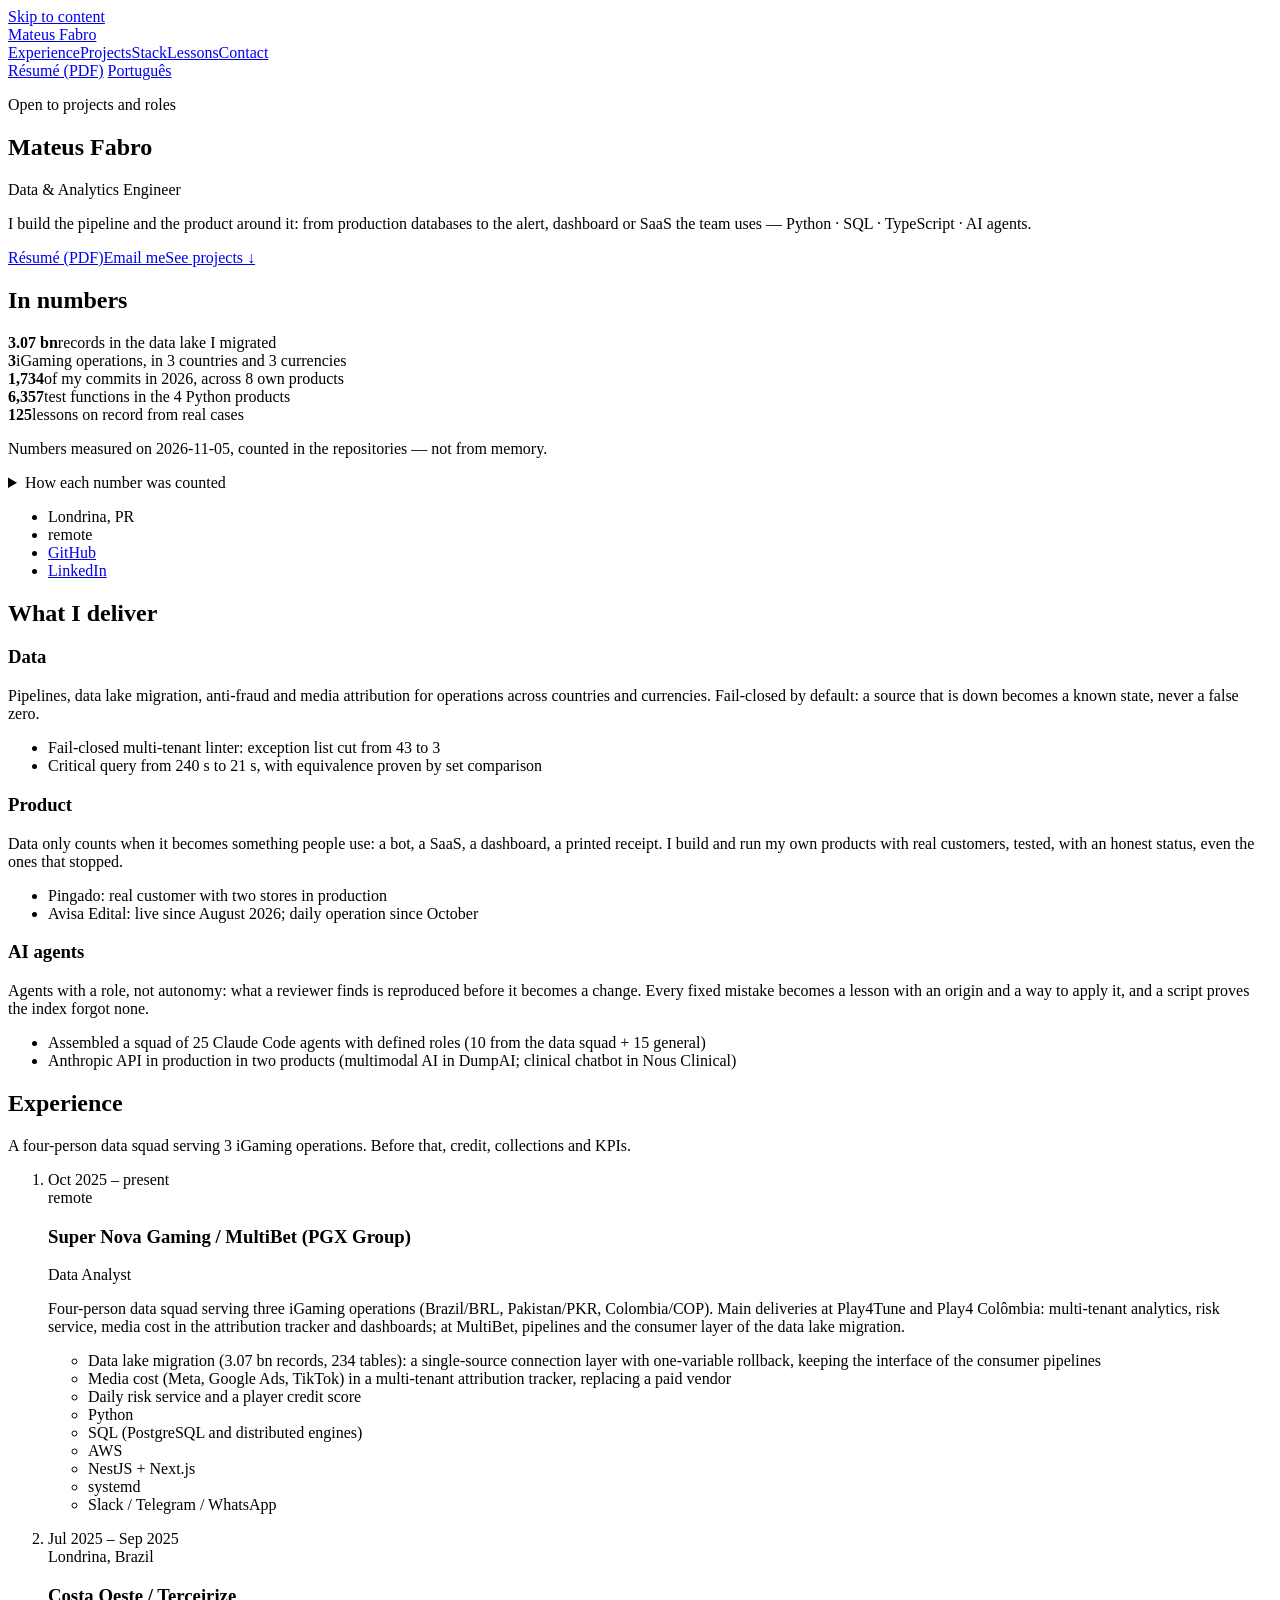
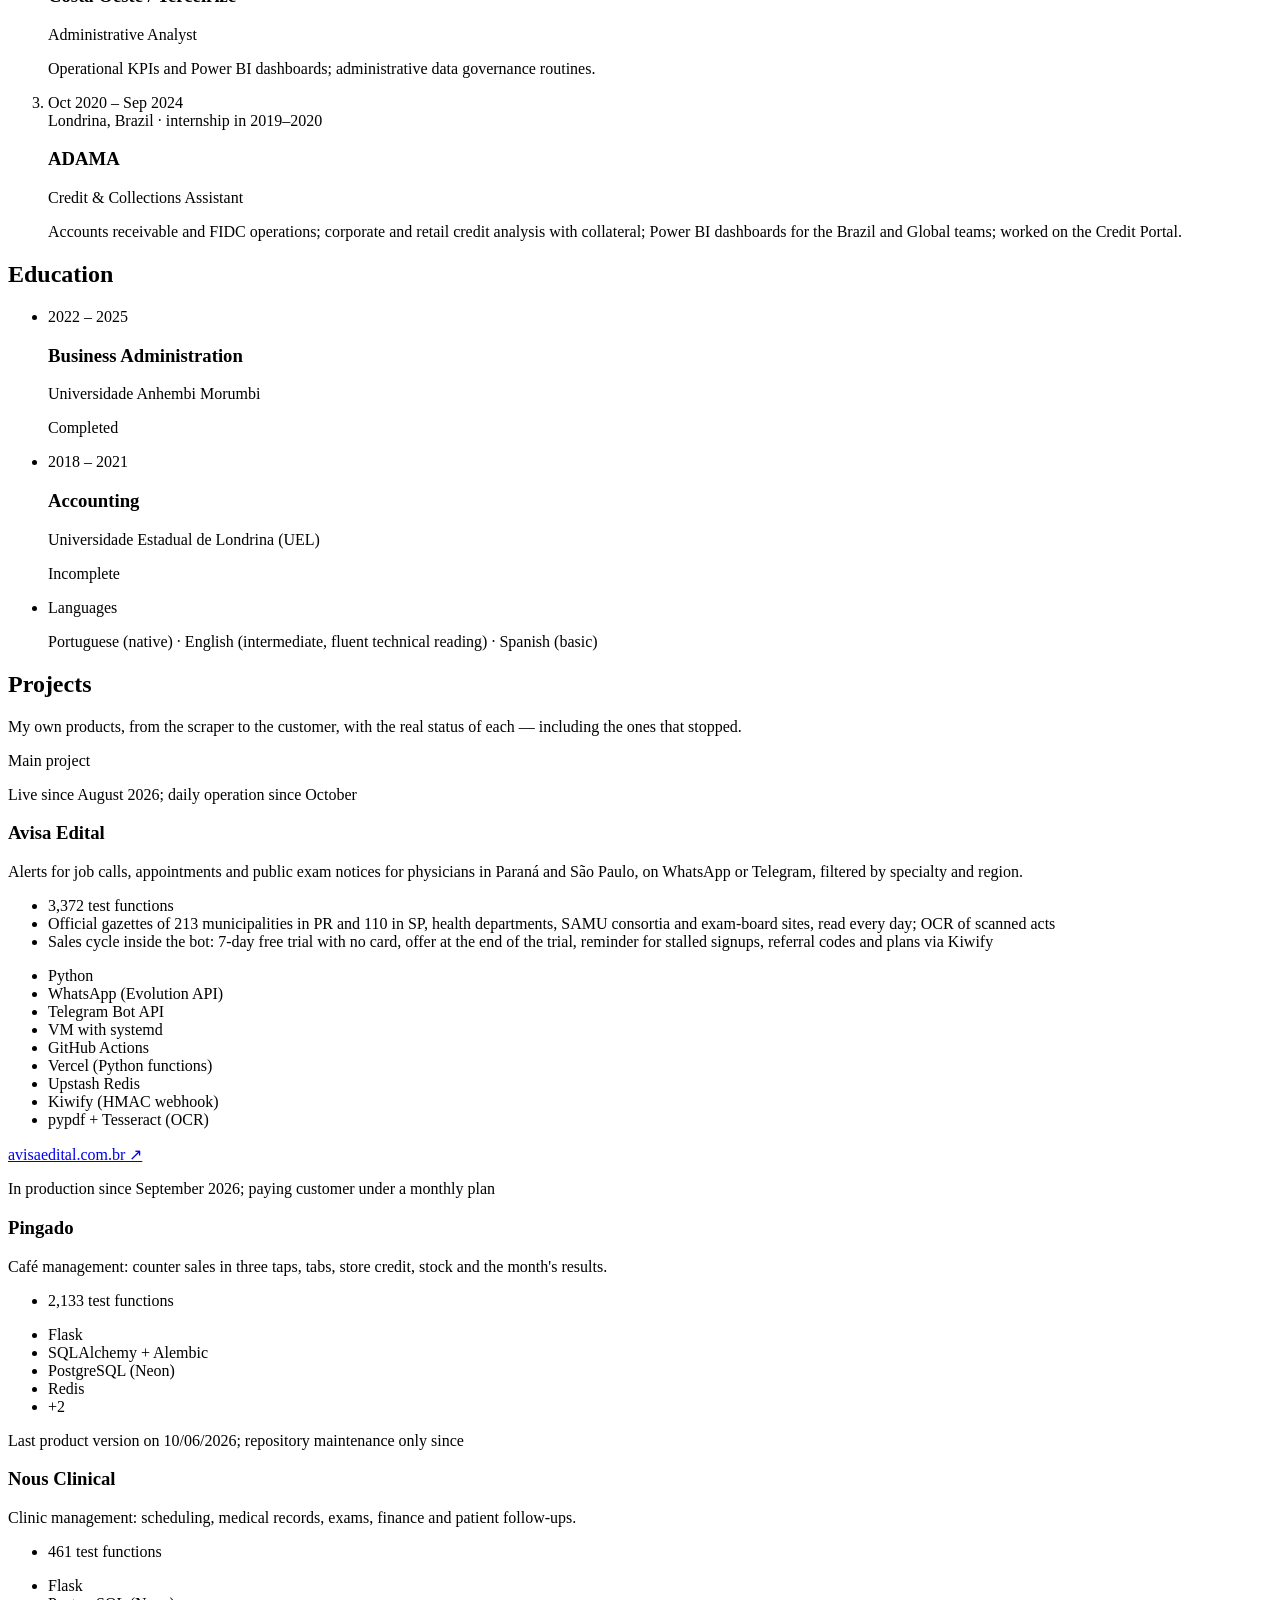
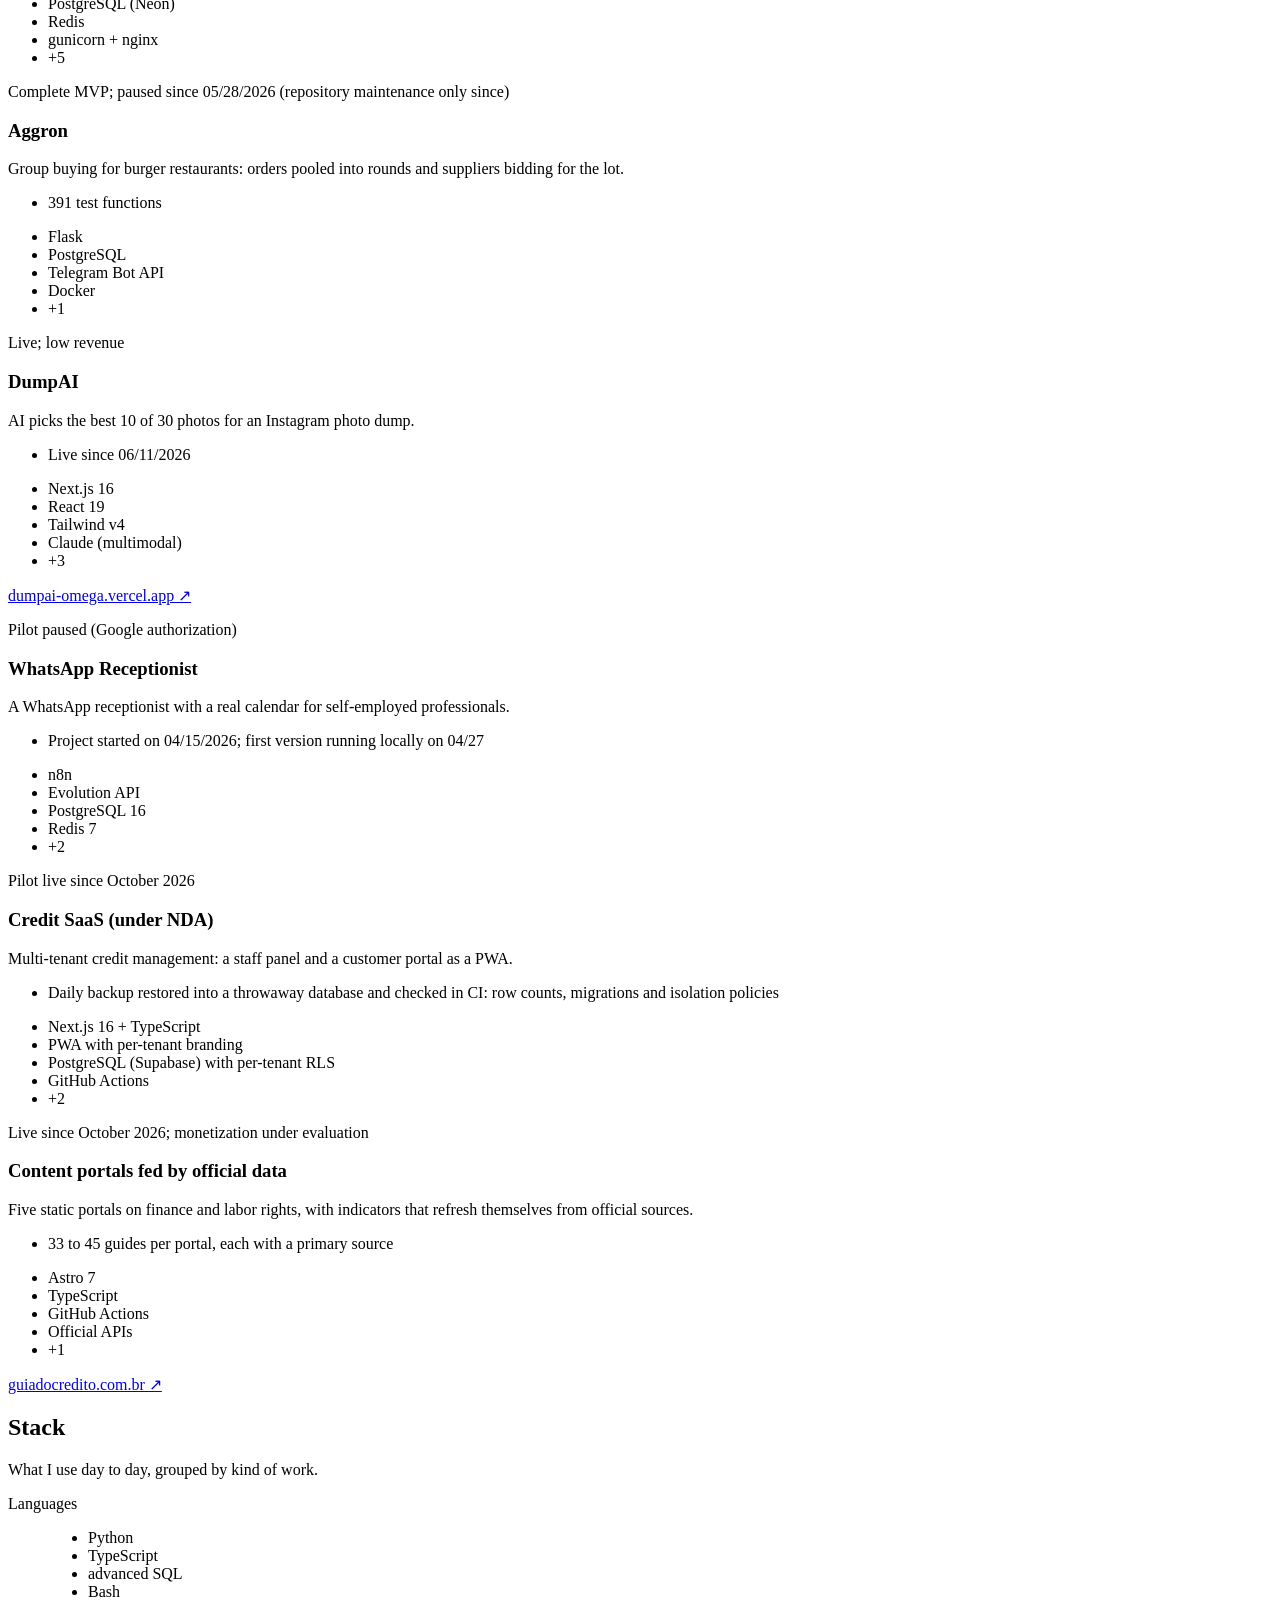
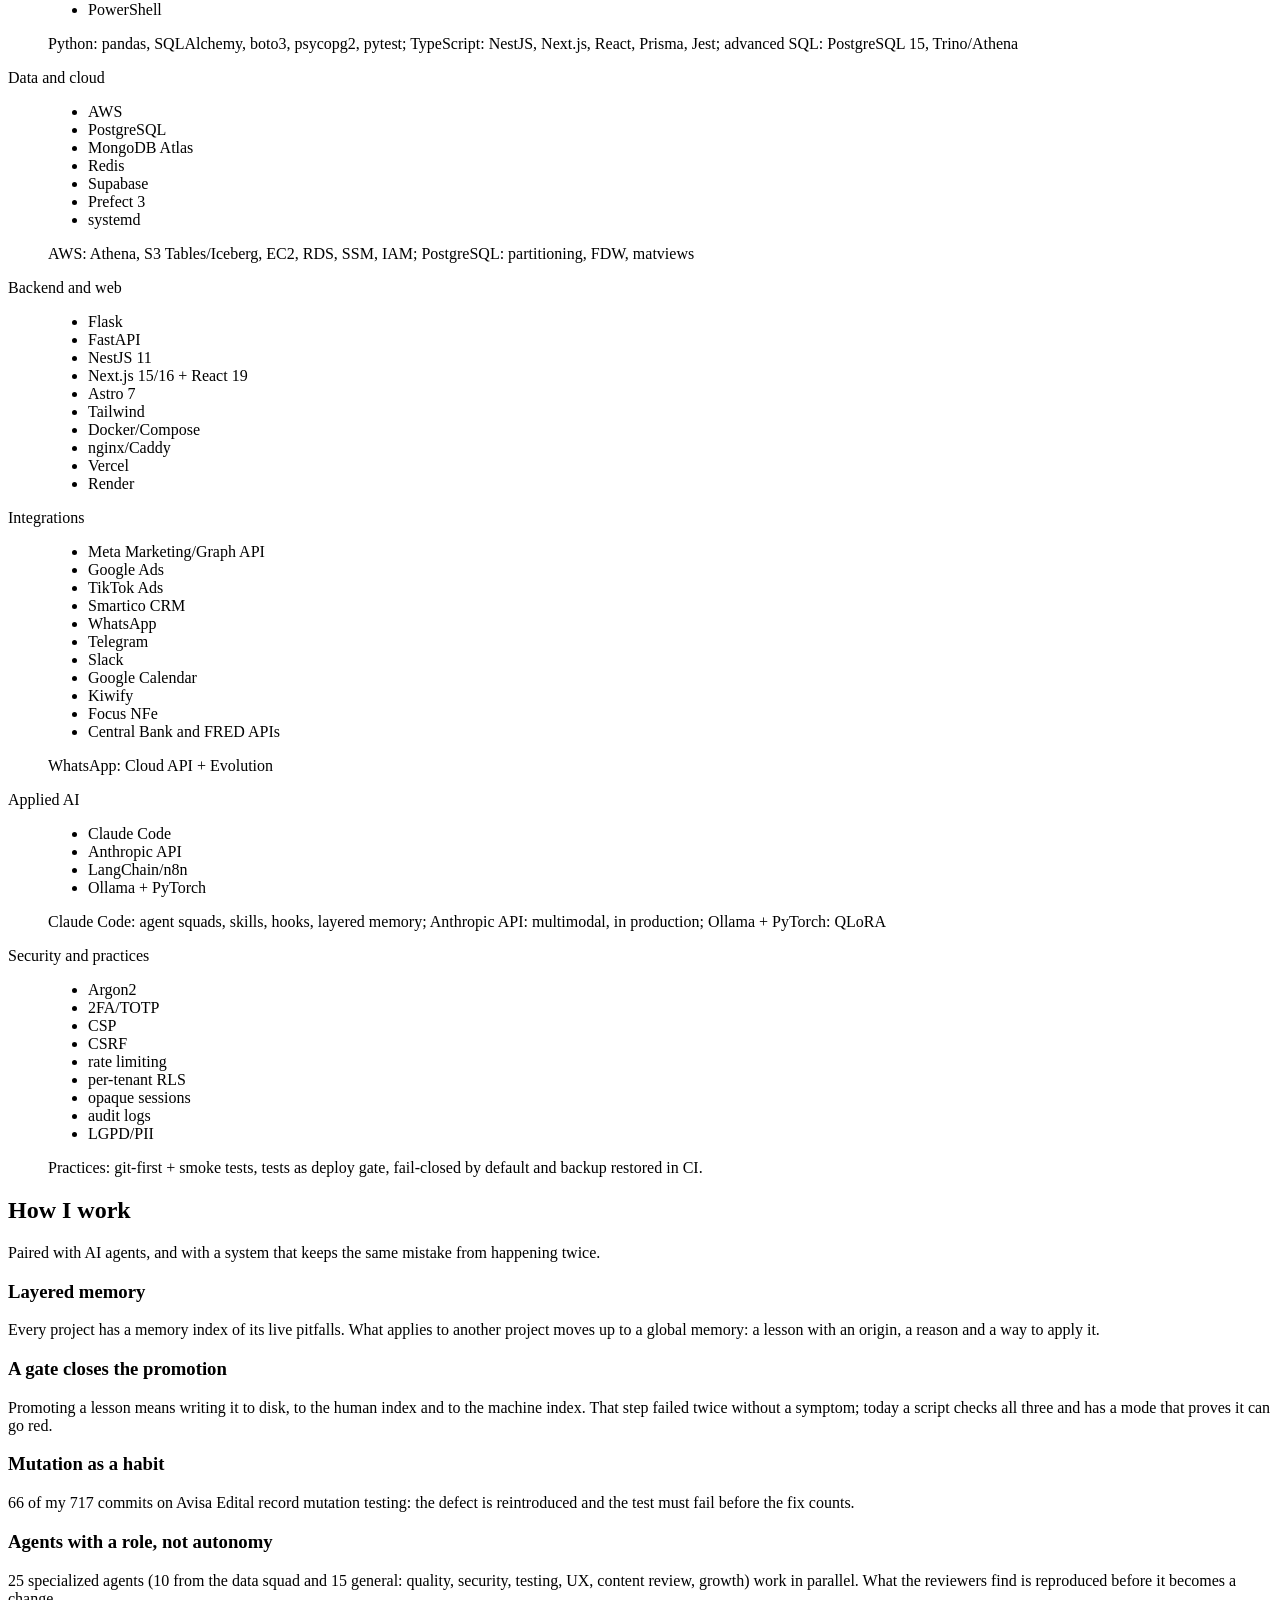
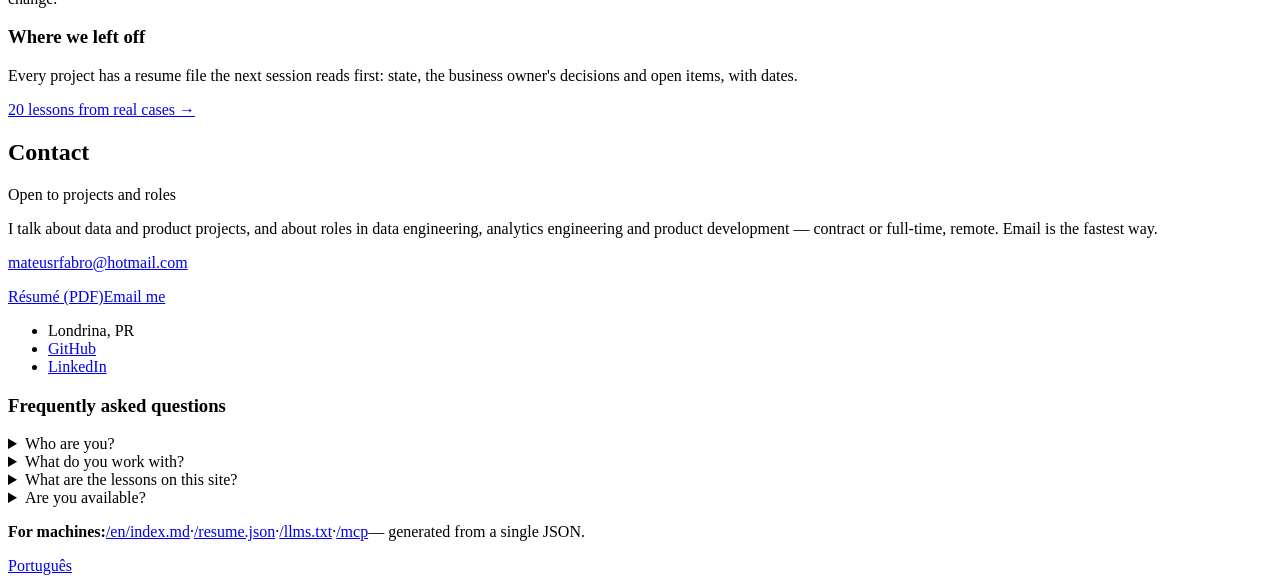
==== public/en/index.html @ 76f212fd "conteudo: sem claim de lideranca (membro do squad); Pingado com cliente pagante e NFC-e implementada" ====
<!doctype html>
<html lang="en">
<head>
<meta charset="utf-8">
<meta name="viewport" content="width=device-width, initial-scale=1">
<title>Mateus Fabro — Data &amp; Analytics Engineer</title>
<meta name="description" content="Mateus Fabro, data &amp; analytics engineer in Londrina, Brazil: pipelines, anti-fraud, media attribution and his own products in Python, SQL and TypeScript.">
<link rel="canonical" href="https://mateusfabro.vercel.app/en/">
<link rel="alternate" hreflang="pt-BR" href="https://mateusfabro.vercel.app/">
<link rel="alternate" hreflang="en" href="https://mateusfabro.vercel.app/en/">
<link rel="alternate" hreflang="x-default" href="https://mateusfabro.vercel.app/">
<link rel="alternate" type="text/markdown" href="/en/index.md" title="Markdown">
<link rel="alternate" type="application/json" href="/resume.json" title="JSON Resume">
<meta property="og:type" content="profile">
<meta property="og:title" content="Mateus Fabro — Data &amp; Analytics Engineer">
<meta property="og:description" content="Mateus Fabro, data &amp; analytics engineer in Londrina, Brazil: pipelines, anti-fraud, media attribution and his own products in Python, SQL and TypeScript.">
<meta property="og:url" content="https://mateusfabro.vercel.app/en/">
<meta property="og:locale" content="en_US">
<meta property="profile:first_name" content="Mateus">
<meta property="profile:last_name" content="Fabro">
<meta name="twitter:card" content="summary_large_image">
<meta name="twitter:title" content="Mateus Fabro — Data &amp; Analytics Engineer">
<meta name="twitter:description" content="Mateus Fabro, data &amp; analytics engineer in Londrina, Brazil: pipelines, anti-fraud, media attribution and his own products in Python, SQL and TypeScript.">
<meta name="theme-color" content="#0E5A63">
<link rel="icon" href="/favicon.svg" type="image/svg+xml">
<meta property="og:image" content="https://mateusfabro.vercel.app/og.png">
<meta property="og:image:width" content="1200">
<meta property="og:image:height" content="630">
<meta property="og:image:alt" content="Mateus Fabro — Data &amp; Analytics Engineer">
<meta name="twitter:image" content="https://mateusfabro.vercel.app/og.png">
<link rel="stylesheet" href="/estilo.css">
<script type="application/ld+json">{"@context": "https://schema.org", "@graph": [{"@type": "Person", "@id": "https://mateusfabro.vercel.app/#pessoa", "name": "Mateus Fabro", "jobTitle": "Data \u0026 Analytics Engineer", "email": "mailto:mateusrfabro@hotmail.com", "url": "https://mateusfabro.vercel.app", "sameAs": ["https://github.com/mateusrfabro", "https://www.linkedin.com/in/mateusrfabro"], "address": {"@type": "PostalAddress", "addressLocality": "Londrina", "addressRegion": "PR", "addressCountry": "BR"}, "knowsAbout": ["Engenharia de dados", "Analytics engineering", "Python", "SQL", "PostgreSQL", "AWS", "TypeScript", "Antifraude", "Agentes de IA", "Next.js", "Flask"], "description": "I build systems that read public sources and production databases and turn them into alerts people can trust. When I get something wrong, I publish the correction — and the mistake becomes a written rule and, whenever possible, a test that enforces it."}, {"@type": "WebSite", "@id": "https://mateusfabro.vercel.app/#site", "url": "https://mateusfabro.vercel.app", "name": "Mateus Fabro — Data \u0026 Analytics Engineer", "inLanguage": "en", "author": {"@id": "https://mateusfabro.vercel.app/#pessoa"}}, {"@type": "ProfilePage", "@id": "https://mateusfabro.vercel.app/en/#pagina", "url": "https://mateusfabro.vercel.app/en/", "name": "Mateus Fabro — Data \u0026 Analytics Engineer", "dateModified": "2026-11-05", "mainEntity": {"@id": "https://mateusfabro.vercel.app/#pessoa"}, "isPartOf": {"@id": "https://mateusfabro.vercel.app/#site"}}, {"@type": "ItemList", "name": "Projetos", "itemListElement": [{"@type": "ListItem", "position": 1, "item": {"@type": "CreativeWork", "name": "Avisa Edital", "description": "Alerts for job calls, appointments and public exam notices for physicians in Paraná and São Paulo, on WhatsApp or Telegram, filtered by specialty and region.", "url": "https://avisaedital.com.br"}}, {"@type": "ListItem", "position": 2, "item": {"@type": "CreativeWork", "name": "Pingado", "description": "Café management: counter sales in three taps, tabs, store credit, stock and the month's results."}}, {"@type": "ListItem", "position": 3, "item": {"@type": "CreativeWork", "name": "Nous Clinical", "description": "Clinic management: scheduling, medical records, exams, finance and patient follow-ups."}}, {"@type": "ListItem", "position": 4, "item": {"@type": "CreativeWork", "name": "Aggron", "description": "Group buying for burger restaurants: orders pooled into rounds and suppliers bidding for the lot."}}, {"@type": "ListItem", "position": 5, "item": {"@type": "CreativeWork", "name": "DumpAI", "description": "AI picks the best 10 of 30 photos for an Instagram photo dump.", "url": "https://dumpai-omega.vercel.app"}}, {"@type": "ListItem", "position": 6, "item": {"@type": "CreativeWork", "name": "WhatsApp Receptionist", "description": "A WhatsApp receptionist with a real calendar for self-employed professionals."}}, {"@type": "ListItem", "position": 7, "item": {"@type": "CreativeWork", "name": "Credit SaaS (under NDA)", "description": "Multi-tenant credit management: a staff panel and a customer portal as a PWA."}}, {"@type": "ListItem", "position": 8, "item": {"@type": "CreativeWork", "name": "Content portals fed by official data", "description": "Five static portals on finance and labor rights, with indicators that refresh themselves from official sources.", "url": "https://guiadocredito.com.br"}}, {"@type": "ListItem", "position": 9, "item": {"@type": "CreativeWork", "name": "Super Nova Gaming / MultiBet (PGX Group)", "description": "Pipelines, data lake migration, anti-fraud, media attribution and dashboards for three operations in three countries."}}]}, {"@type": "FAQPage", "mainEntity": [{"@type": "Question", "name": "Who are you?", "acceptedAnswer": {"@type": "Answer", "text": "A data and analytics engineer in Londrina, Brazil. I work with data for three iGaming operations and I build my own products: Avisa Edital, Pingado, Nous Clinical, Aggron, DumpAI, WhatsApp Receptionist, five content portals and a credit SaaS under NDA."}}, {"@type": "Question", "name": "What do you work with?", "acceptedAnswer": {"@type": "Answer", "text": "I work with Python, SQL and TypeScript: pipelines, data lake migration, anti-fraud, media attribution, Telegram bots and SaaS in Flask and Next.js, with AI agents (Claude Code) as a multiplier."}}, {"@type": "Question", "name": "What are the lessons on this site?", "acceptedAnswer": {"@type": "Answer", "text": "Mistakes I made in real cases, with dates, in the format “for … read …”, and the rule that stayed from each one."}}, {"@type": "Question", "name": "Are you available?", "acceptedAnswer": {"@type": "Answer", "text": "Yes, for projects and roles. Contact me by email: mateusrfabro@hotmail.com."}}]}]}</script>
</head>
<body>
<a class="pular" href="#conteudo">Skip to content</a>
<header class="topo"><div class="wrap topo-in">
  <a class="marca" href="/en/">Mateus Fabro</a>
  <nav aria-label="Sections"><a href="#experiencia">Experience</a><a href="#projetos">Projects</a><a href="#stack">Stack</a><a href="/en/licoes/">Lessons</a><a href="#contato">Contact</a></nav>
  <a class="btn btn-pri btn-topo" href="/curriculo/mateus-fabro-en.pdf">Résumé (PDF)</a>
  <a class="idioma" href="/" hreflang="pt" lang="pt">Português</a>
</div></header>
<main id="conteudo">
<section class="hero"><div class="wrap hero-grid">
  <div class="hero-texto">
    <p class="disp"><span class="dot vivo" aria-hidden="true"></span>Open to projects and roles</p>
    <h1>Mateus Fabro</h1>
    <p class="cargo">Data &amp; Analytics Engineer</p>
    <p class="frase">I build the pipeline and the product around it: from production databases to the alert, dashboard or SaaS the team uses — Python · SQL · TypeScript · AI agents.</p>
    <div class="ctas"><a class="btn btn-pri" href="/curriculo/mateus-fabro-en.pdf">Résumé (PDF)</a><a class="btn btn-sec" href="mailto:mateusrfabro@hotmail.com?subject=Role%20-%20via%20site">Email me</a><a class="btn-ter" href="#projetos">See projects ↓</a></div>
  </div>
  <aside class="prova" id="numeros" aria-labelledby="h-numeros">
    <h2 id="h-numeros">In numbers</h2>
    <div class="numeros"><div class="numero"><b>3.07 bn</b><span>records in the data lake I migrated</span></div><div class="numero"><b>3</b><span>iGaming operations, in 3 countries and 3 currencies</span></div><div class="numero"><b>1,734</b><span>of my commits in 2026, across 8 own products</span></div><div class="numero"><b>6,357</b><span>test functions in the 4 Python products</span></div><div class="numero"><b>125</b><span>lessons on record from real cases</span></div></div>
    <p class="medido">Numbers measured on 2026-11-05, counted in the repositories — not from memory.</p>
    <details class="fontes"><summary>How each number was counted</summary><ul><li><b>3.07 bn</b>: Iceberg catalog inventory of 07/23/2026: 234 tables</li><li><b>3</b>: Super Nova Gaming, since Oct 2025</li><li><b>1,734</b>: git log of the product repositories, my commits only, excluding automated bot commits</li><li><b>6,357</b>: count of def test_ under tests/ in the products with a pytest suite</li><li><b>125</b>: global memory, global_index.json (107 general + 18 data)</li></ul></details>
  </aside>
  <ul class="meta hero-meta"><li>Londrina, PR</li><li>remote</li><li><a href="https://github.com/mateusrfabro" rel="me noopener">GitHub</a></li><li><a href="https://www.linkedin.com/in/mateusrfabro" rel="me noopener">LinkedIn</a></li></ul>
</div></section>

<section class="secao" id="entrega"><div class="wrap">
  <header class="secao-cab"><h2>What I deliver</h2></header>
  <div class="pilares"><article class="pilar"><h3>Data</h3><p>Pipelines, data lake migration, anti-fraud and media attribution for operations across countries and currencies. Fail-closed by default: a source that is down becomes a known state, never a false zero.</p><ul class="marcas"><li>Fail-closed multi-tenant linter: exception list cut from 43 to 3</li><li>Critical query from 240 s to 21 s, with equivalence proven by set comparison</li></ul></article><article class="pilar"><h3>Product</h3><p>Data only counts when it becomes something people use: a bot, a SaaS, a dashboard, a printed receipt. I build and run my own products with real customers, tested, with an honest status, even the ones that stopped.</p><ul class="marcas"><li>Pingado: real customer with two stores in production</li><li>Avisa Edital: live since August 2026; daily operation since October</li></ul></article><article class="pilar"><h3>AI agents</h3><p>Agents with a role, not autonomy: what a reviewer finds is reproduced before it becomes a change. Every fixed mistake becomes a lesson with an origin and a way to apply it, and a script proves the index forgot none.</p><ul class="marcas"><li>Assembled a squad of 25 Claude Code agents with defined roles (10 from the data squad + 15 general)</li><li>Anthropic API in production in two products (multimodal AI in DumpAI; clinical chatbot in Nous Clinical)</li></ul></article></div>
</div></section>

<section class="secao" id="experiencia"><div class="wrap">
  <header class="secao-cab"><h2>Experience</h2><p class="lead">A four-person data squad serving 3 iGaming operations. Before that, credit, collections and KPIs.</p></header>
  <ol class="linhas"><li class="linha-item">
  <p class="quando">Oct 2025 – present<br>remote</p>
  <div><h3>Super Nova Gaming / MultiBet (PGX Group)</h3><p class="funcao">Data Analyst</p><p class="resumo">Four-person data squad serving three iGaming operations (Brazil/BRL, Pakistan/PKR, Colombia/COP). Main deliveries at Play4Tune and Play4 Colômbia: multi-tenant analytics, risk service, media cost in the attribution tracker and dashboards; at MultiBet, pipelines and the consumer layer of the data lake migration.</p><ul class="marcas"><li>Data lake migration (3.07 bn records, 234 tables): a single-source connection layer with one-variable rollback, keeping the interface of the consumer pipelines</li><li>Media cost (Meta, Google Ads, TikTok) in a multi-tenant attribution tracker, replacing a paid vendor</li><li>Daily risk service and a player credit score</li></ul><ul class="chips" aria-label="Technologies"><li>Python</li><li>SQL (PostgreSQL and distributed engines)</li><li>AWS</li><li>NestJS + Next.js</li><li>systemd</li><li>Slack / Telegram / WhatsApp</li></ul></div>
</li><li class="linha-item">
  <p class="quando">Jul 2025 – Sep 2025<br>Londrina, Brazil</p>
  <div><h3>Costa Oeste / Terceirize</h3><p class="funcao">Administrative Analyst</p><p class="resumo">Operational KPIs and Power BI dashboards; administrative data governance routines.</p></div>
</li><li class="linha-item">
  <p class="quando">Oct 2020 – Sep 2024<br>Londrina, Brazil · internship in 2019–2020</p>
  <div><h3>ADAMA</h3><p class="funcao">Credit &amp; Collections Assistant</p><p class="resumo">Accounts receivable and FIDC operations; corporate and retail credit analysis with collateral; Power BI dashboards for the Brazil and Global teams; worked on the Credit Portal.</p></div>
</li></ol>
</div></section>

<section class="secao" id="formacao"><div class="wrap">
  <header class="secao-cab"><h2>Education</h2></header>
  <ul class="linhas"><li class="linha-item">
  <p class="quando">2022 – 2025</p>
  <div><h3>Business Administration</h3><p class="funcao">Universidade Anhembi Morumbi</p><p class="resumo">Completed</p></div>
</li><li class="linha-item">
  <p class="quando">2018 – 2021</p>
  <div><h3>Accounting</h3><p class="funcao">Universidade Estadual de Londrina (UEL)</p><p class="resumo">Incomplete</p></div>
</li><li class="linha-item"><p class="quando">Languages</p><div><p class="idiomas">Portuguese (native) · English (intermediate, fluent technical reading) · Spanish (basic)</p></div></li></ul>
</div></section>

<section class="secao" id="projetos"><div class="wrap">
  <header class="secao-cab"><h2>Projects</h2><p class="lead">My own products, from the scraper to the customer, with the real status of each — including the ones that stopped.</p></header>
  <div class="cards">
<article class="card destaque" id="avisa-edital">
  <p class="rotulo-card">Main project</p>
  <p class="status"><span class="dot vivo" aria-hidden="true"></span>Live since August 2026; daily operation since October</p>
  <h3>Avisa Edital</h3>
  <p class="linha">Alerts for job calls, appointments and public exam notices for physicians in Paraná and São Paulo, on WhatsApp or Telegram, filtered by specialty and region.</p>
  <ul class="marcas"><li>3,372 test functions</li><li>Official gazettes of 213 municipalities in PR and 110 in SP, health departments, SAMU consortia and exam-board sites, read every day; OCR of scanned acts</li><li>Sales cycle inside the bot: 7-day free trial with no card, offer at the end of the trial, reminder for stalled signups, referral codes and plans via Kiwify</li></ul>
  <ul class="chips" aria-label="Technologies"><li>Python</li><li>WhatsApp (Evolution API)</li><li>Telegram Bot API</li><li>VM with systemd</li><li>GitHub Actions</li><li>Vercel (Python functions)</li><li>Upstash Redis</li><li>Kiwify (HMAC webhook)</li><li>pypdf + Tesseract (OCR)</li></ul>
  <p class="ir"><a href="https://avisaedital.com.br" rel="noopener">avisaedital.com.br ↗</a></p>
</article>
<article class="card" id="pingado">
  
  <p class="status"><span class="dot vivo" aria-hidden="true"></span>In production since September 2026; paying customer under a monthly plan</p>
  <h3>Pingado</h3>
  <p class="linha">Café management: counter sales in three taps, tabs, store credit, stock and the month&#x27;s results.</p>
  <ul class="marcas"><li>2,133 test functions</li></ul>
  <ul class="chips" aria-label="Technologies"><li>Flask</li><li>SQLAlchemy + Alembic</li><li>PostgreSQL (Neon)</li><li>Redis</li><li class="mais" title="Docker, Render">+2</li></ul>
  
</article>
<article class="card" id="nous-clinical">
  
  <p class="status"><span class="dot" aria-hidden="true"></span>Last product version on 10/06/2026; repository maintenance only since</p>
  <h3>Nous Clinical</h3>
  <p class="linha">Clinic management: scheduling, medical records, exams, finance and patient follow-ups.</p>
  <ul class="marcas"><li>461 test functions</li></ul>
  <ul class="chips" aria-label="Technologies"><li>Flask</li><li>PostgreSQL (Neon)</li><li>Redis</li><li>gunicorn + nginx</li><li class="mais" title="Docker, 2FA/TOTP, NFS-e (service invoices), Anthropic API (chatbot), encrypted backup (age → R2)">+5</li></ul>
  
</article>
<article class="card" id="aggron">
  
  <p class="status"><span class="dot" aria-hidden="true"></span>Complete MVP; paused since 05/28/2026 (repository maintenance only since)</p>
  <h3>Aggron</h3>
  <p class="linha">Group buying for burger restaurants: orders pooled into rounds and suppliers bidding for the lot.</p>
  <ul class="marcas"><li>391 test functions</li></ul>
  <ul class="chips" aria-label="Technologies"><li>Flask</li><li>PostgreSQL</li><li>Telegram Bot API</li><li>Docker</li><li class="mais" title="contract PDF">+1</li></ul>
  
</article>
<article class="card" id="dumpai">
  
  <p class="status"><span class="dot vivo" aria-hidden="true"></span>Live; low revenue</p>
  <h3>DumpAI</h3>
  <p class="linha">AI picks the best 10 of 30 photos for an Instagram photo dump.</p>
  <ul class="marcas"><li>Live since 06/11/2026</li></ul>
  <ul class="chips" aria-label="Technologies"><li>Next.js 16</li><li>React 19</li><li>Tailwind v4</li><li>Claude (multimodal)</li><li class="mais" title="Kiwify, Upstash (rate limit), Vercel">+3</li></ul>
  <p class="ir"><a href="https://dumpai-omega.vercel.app" rel="noopener">dumpai-omega.vercel.app ↗</a></p>
</article>
<article class="card" id="atendimento-whatsapp">
  
  <p class="status"><span class="dot" aria-hidden="true"></span>Pilot paused (Google authorization)</p>
  <h3>WhatsApp Receptionist</h3>
  <p class="linha">A WhatsApp receptionist with a real calendar for self-employed professionals.</p>
  <ul class="marcas"><li>Project started on 04/15/2026; first version running locally on 04/27</li></ul>
  <ul class="chips" aria-label="Technologies"><li>n8n</li><li>Evolution API</li><li>PostgreSQL 16</li><li>Redis 7</li><li class="mais" title="LangChain, Google Calendar">+2</li></ul>
  
</article>
<article class="card" id="credito-nda">
  
  <p class="status"><span class="dot vivo" aria-hidden="true"></span>Pilot live since October 2026</p>
  <h3>Credit SaaS (under NDA)</h3>
  <p class="linha">Multi-tenant credit management: a staff panel and a customer portal as a PWA.</p>
  <ul class="marcas"><li>Daily backup restored into a throwaway database and checked in CI: row counts, migrations and isolation policies</li></ul>
  <ul class="chips" aria-label="Technologies"><li>Next.js 16 + TypeScript</li><li>PWA with per-tenant branding</li><li>PostgreSQL (Supabase) with per-tenant RLS</li><li>GitHub Actions</li><li class="mais" title="Docker (e2e in a container), Vercel">+2</li></ul>
  
</article>
<article class="card" id="portais-conteudo">
  
  <p class="status"><span class="dot vivo" aria-hidden="true"></span>Live since October 2026; monetization under evaluation</p>
  <h3>Content portals fed by official data</h3>
  <p class="linha">Five static portals on finance and labor rights, with indicators that refresh themselves from official sources.</p>
  <ul class="marcas"><li>33 to 45 guides per portal, each with a primary source</li></ul>
  <ul class="chips" aria-label="Technologies"><li>Astro 7</li><li>TypeScript</li><li>GitHub Actions</li><li>Official APIs</li><li class="mais" title="Vercel">+1</li></ul>
  <p class="ir"><a href="https://guiadocredito.com.br" rel="noopener">guiadocredito.com.br ↗</a></p>
</article></div>
</div></section>

<section class="secao" id="stack"><div class="wrap">
  <header class="secao-cab"><h2>Stack</h2><p class="lead">What I use day to day, grouped by kind of work.</p></header>
  <dl class="stack"><div><dt>Languages</dt><dd><ul class="chips" aria-label="Languages"><li>Python</li><li>TypeScript</li><li>advanced SQL</li><li>Bash</li><li>PowerShell</li></ul><p class="chips-nota">Python: pandas, SQLAlchemy, boto3, psycopg2, pytest; TypeScript: NestJS, Next.js, React, Prisma, Jest; advanced SQL: PostgreSQL 15, Trino/Athena</p></dd></div><div><dt>Data and cloud</dt><dd><ul class="chips" aria-label="Data and cloud"><li>AWS</li><li>PostgreSQL</li><li>MongoDB Atlas</li><li>Redis</li><li>Supabase</li><li>Prefect 3</li><li>systemd</li></ul><p class="chips-nota">AWS: Athena, S3 Tables/Iceberg, EC2, RDS, SSM, IAM; PostgreSQL: partitioning, FDW, matviews</p></dd></div><div><dt>Backend and web</dt><dd><ul class="chips" aria-label="Backend and web"><li>Flask</li><li>FastAPI</li><li>NestJS 11</li><li>Next.js 15/16 + React 19</li><li>Astro 7</li><li>Tailwind</li><li>Docker/Compose</li><li>nginx/Caddy</li><li>Vercel</li><li>Render</li></ul></dd></div><div><dt>Integrations</dt><dd><ul class="chips" aria-label="Integrations"><li>Meta Marketing/Graph API</li><li>Google Ads</li><li>TikTok Ads</li><li>Smartico CRM</li><li>WhatsApp</li><li>Telegram</li><li>Slack</li><li>Google Calendar</li><li>Kiwify</li><li>Focus NFe</li><li>Central Bank and FRED APIs</li></ul><p class="chips-nota">WhatsApp: Cloud API + Evolution</p></dd></div><div><dt>Applied AI</dt><dd><ul class="chips" aria-label="Applied AI"><li>Claude Code</li><li>Anthropic API</li><li>LangChain/n8n</li><li>Ollama + PyTorch</li></ul><p class="chips-nota">Claude Code: agent squads, skills, hooks, layered memory; Anthropic API: multimodal, in production; Ollama + PyTorch: QLoRA</p></dd></div><div><dt>Security and practices</dt><dd><ul class="chips" aria-label="Security and practices"><li>Argon2</li><li>2FA/TOTP</li><li>CSP</li><li>CSRF</li><li>rate limiting</li><li>per-tenant RLS</li><li>opaque sessions</li><li>audit logs</li><li>LGPD/PII</li></ul><p class="chips-nota">Practices: git-first + smoke tests, tests as deploy gate, fail-closed by default and backup restored in CI.</p></dd></div></dl>
</div></section>

<section class="secao" id="metodo"><div class="wrap">
  <header class="secao-cab"><h2>How I work</h2><p class="lead">Paired with AI agents, and with a system that keeps the same mistake from happening twice.</p></header>
  <div class="metodo"><div><h3>Layered memory</h3><p>Every project has a memory index of its live pitfalls. What applies to another project moves up to a global memory: a lesson with an origin, a reason and a way to apply it.</p></div><div><h3>A gate closes the promotion</h3><p>Promoting a lesson means writing it to disk, to the human index and to the machine index. That step failed twice without a symptom; today a script checks all three and has a mode that proves it can go red.</p></div><div><h3>Mutation as a habit</h3><p>66 of my 717 commits on Avisa Edital record mutation testing: the defect is reintroduced and the test must fail before the fix counts.</p></div><div><h3>Agents with a role, not autonomy</h3><p>25 specialized agents (10 from the data squad and 15 general: quality, security, testing, UX, content review, growth) work in parallel. What the reviewers find is reproduced before it becomes a change.</p></div><div><h3>Where we left off</h3><p>Every project has a resume file the next session reads first: state, the business owner&#x27;s decisions and open items, with dates.</p></div></div>
  <p class="para-licoes"><a class="btn btn-sec" href="/en/licoes/">20 lessons from real cases →</a></p>
</div></section>

<section class="secao contato" id="contato"><div class="wrap contato-grid">
  <div>
    <header class="secao-cab"><h2>Contact</h2></header>
    <p class="disp"><span class="dot vivo" aria-hidden="true"></span>Open to projects and roles</p>
    <p class="texto">I talk about data and product projects, and about roles in data engineering, analytics engineering and product development — contract or full-time, remote. Email is the fastest way.</p>
    <p><a class="email-grande" href="mailto:mateusrfabro@hotmail.com?subject=Role%20-%20via%20site">mateusrfabro@hotmail.com</a></p>
    <div class="ctas"><a class="btn btn-pri" href="/curriculo/mateus-fabro-en.pdf">Résumé (PDF)</a><a class="btn btn-sec" href="mailto:mateusrfabro@hotmail.com?subject=Role%20-%20via%20site">Email me</a></div>
    <ul class="meta"><li>Londrina, PR</li><li><a href="https://github.com/mateusrfabro" rel="me noopener">GitHub</a></li><li><a href="https://www.linkedin.com/in/mateusrfabro" rel="me noopener">LinkedIn</a></li></ul>
  </div>
  <div class="faq"><h3>Frequently asked questions</h3><details><summary>Who are you?</summary><p>A data and analytics engineer in Londrina, Brazil. I work with data for three iGaming operations and I build my own products: Avisa Edital, Pingado, Nous Clinical, Aggron, DumpAI, WhatsApp Receptionist, five content portals and a credit SaaS under NDA.</p></details><details><summary>What do you work with?</summary><p>I work with Python, SQL and TypeScript: pipelines, data lake migration, anti-fraud, media attribution, Telegram bots and SaaS in Flask and Next.js, with AI agents (Claude Code) as a multiplier.</p></details><details><summary>What are the lessons on this site?</summary><p>Mistakes I made in real cases, with dates, in the format “for … read …”, and the rule that stayed from each one.</p></details><details><summary>Are you available?</summary><p>Yes, for projects and roles. Contact me by email: mateusrfabro@hotmail.com.</p></details></div>
</div></section>
</main>

<footer class="rodape"><div class="wrap rodape-in">
  <p class="maq"><b>For machines:</b><a href="/en/index.md">/en/index.md</a><span aria-hidden="true">·</span><a href="/resume.json">/resume.json</a><span aria-hidden="true">·</span><a href="/llms.txt">/llms.txt</a><span aria-hidden="true">·</span><a href="/mcp">/mcp</a><span class="gerado">— generated from a single JSON.</span></p>
  <a class="idioma" href="/" hreflang="pt" lang="pt">Português</a>
</div></footer>
<script type="application/json" id="dados">{"perfil": {"nome": "Mateus Fabro", "cargo": "Data \u0026 Analytics Engineer", "subtitulo": "I build the pipeline and the product around it — Python · SQL · TypeScript · AI agents", "cidade": "Londrina", "estado": "PR", "pais": "Brazil", "email": "mateusrfabro@hotmail.com", "github": "https://github.com/mateusrfabro", "linkedin": "https://www.linkedin.com/in/mateusrfabro", "tese": "I build systems that read public sources and production databases and turn them into alerts people can trust. When I get something wrong, I publish the correction — and the mistake becomes a written rule and, whenever possible, a test that enforces it.", "frase_hero": "I build the pipeline and the product around it: from production databases to the alert, dashboard or SaaS the team uses — Python · SQL · TypeScript · AI agents.", "resumo": ["I have worked with data in iGaming since October 2025 — three operations, three countries and three currencies, in a four-person squad: pipelines, the consumer layer of a data lake migration, anti-fraud, media attribution and dashboards.", "Outside work, I built my own products and run the ones that are live: an alert service for physicians' public-sector job calls (PR and SP), a café management system with a real customer in production, a clinic SaaS, a group-buying platform, an AI photo app, five content portals fed by official data and a credit SaaS under NDA.", "I work paired with AI agents (Claude Code) and with a memory system of my own: every fixed mistake that applies to another project becomes a lesson with an origin, a reason and a way to apply it — and a script proves the index forgot none."], "formacao": [{"curso": "Business Administration", "instituicao": "Universidade Anhembi Morumbi", "inicio": "2022", "fim": "2025", "status": "completed"}, {"curso": "Accounting", "instituicao": "Universidade Estadual de Londrina (UEL)", "inicio": "2018", "fim": "2021", "status": "incomplete"}], "idiomas": ["Portuguese (native)", "English (intermediate, fluent technical reading)", "Spanish (basic)"]}, "numeros": [{"valor": "125", "rotulo": "lessons on record from real cases", "fonte": "global memory, global_index.json (107 general + 18 data)"}, {"valor": "1,734", "rotulo": "of my commits in 2026, across 8 own products", "fonte": "git log of the product repositories, my commits only, excluding automated bot commits"}, {"valor": "6,357", "rotulo": "test functions in the 4 Python products", "fonte": "count of def test_ under tests/ in the products with a pytest suite"}, {"valor": "3", "rotulo": "iGaming operations, in 3 countries and 3 currencies", "fonte": "Super Nova Gaming, since Oct 2025"}, {"valor": "3.07 bn", "rotulo": "records in the data lake I migrated", "fonte": "Iceberg catalog inventory of 07/23/2026: 234 tables"}], "projetos": [{"slug": "avisa-edital", "nome": "Avisa Edital", "tipo": "produto", "linha": "Alerts for job calls, appointments and public exam notices for physicians in Paraná and São Paulo, on WhatsApp or Telegram, filtered by specialty and region.", "para_quem": "Physicians who sat a public exam or selection process and cannot miss a job-call deadline — usually 3 to 5 business days.", "papel": "Partner and developer: I built the collectors, bot, site, payments and monitoring alone. The other partner, a physician, handles sales.", "stack": ["Python", "WhatsApp (Evolution API)", "Telegram Bot API", "VM with systemd", "GitHub Actions", "Vercel (Python functions)", "Upstash Redis", "Kiwify (HMAC webhook)", "pypdf + Tesseract (OCR)"], "fatos": ["717 of my commits between 08/12 and 11/05/2026, plus 85 automated bot commits", "3,372 test functions", "Official gazettes of 213 municipalities in PR and 110 in SP, health departments, SAMU consortia and exam-board sites, read every day; OCR of scanned acts", "Sales cycle inside the bot: 7-day free trial with no card, offer at the end of the trial, reminder for stalled signups, referral codes and plans via Kiwify", "Delivered every day on WhatsApp and Telegram, with a humanized queue, anti-ban guard and a sentinel that alerts the operator"], "status": "Live since August 2026; daily operation since October", "url": "https://avisaedital.com.br", "historia": "Collecting is not publishing. When coverage grows, history enters the archive looking like news; the alert now notifies by the date of the event, silently marks the old ones and only announces what came out afterwards — otherwise a subscriber would get \"13 new call-ups\", 10 of them weeks old."}, {"slug": "pingado", "nome": "Pingado", "tipo": "produto", "linha": "Café management: counter sales in three taps, tabs, store credit, stock and the month's results.", "para_quem": "Small cafés. The first customer has been in production since September 2026, with two stores.", "papel": "Developer and product owner: meetings with the customer and each version delivered within a day of the meeting, from v0.2 on.", "stack": ["Flask", "SQLAlchemy + Alembic", "PostgreSQL (Neon)", "Redis", "Docker", "Render"], "fatos": ["486 of my commits between 07/06 and 11/05/2026", "2,133 test functions", "real customer with two stores in production", "NFC-e invoicing implemented (Focus NFe); issuing awaits the customer's tax enrollment"], "status": "In production since September 2026; paying customer under a monthly plan", "url": "", "historia": "A counter is not an office: PIN login instead of a password, a sale in a few taps and buttons sized for a finger. The printed store-credit statement is product too — printing the real paper is what surfaced \"Seu tem R$ 29,00\" (see corrections)."}, {"slug": "nous-clinical", "nome": "Nous Clinical", "tipo": "produto", "linha": "Clinic management: scheduling, medical records, exams, finance and patient follow-ups.", "para_quem": "Health clinics, with full data separation between clinics.", "papel": "Developed end to end.", "stack": ["Flask", "PostgreSQL (Neon)", "Redis", "gunicorn + nginx", "Docker", "2FA/TOTP", "NFS-e (service invoices)", "Anthropic API (chatbot)", "encrypted backup (age → R2)"], "fatos": ["197 of my commits between 06/05 and 11/05/2026, plus 7 automated bot commits", "461 test functions", "111 routes", "internal security audit (agents, bandit and pip-audit) with no critical or high finding (07/02/2026)", "backup restore not yet tested"], "status": "Last product version on 10/06/2026; repository maintenance only since", "url": "", "historia": "Anonymization under article 18 of Brazil's data protection law (LGPD) that keeps the financial history, and invoices with a generic description — never the diagnosis."}, {"slug": "aggron", "nome": "Aggron", "tipo": "produto", "linha": "Group buying for burger restaurants: orders pooled into rounds and suppliers bidding for the lot.", "para_quem": "Burger restaurants in Londrina that buy little alone and well together.", "papel": "Tech lead and developer, with a partner as product owner.", "stack": ["Flask", "PostgreSQL", "Telegram Bot API", "Docker", "contract PDF"], "fatos": ["196 of my commits between 04/14 and 11/05/2026, plus 7 automated bot commits", "391 test functions", "109 routes", "origin of the Flask platform that Nous and Pingado reuse"], "status": "Complete MVP; paused since 05/28/2026 (repository maintenance only since)", "url": "", "historia": "I fixed a cross-customer leak: the round page showed a restaurant the round's totals, and from there another restaurant's order could be deduced by subtraction. Migrations became idempotent after a clean install broke."}, {"slug": "dumpai", "nome": "DumpAI", "tipo": "produto", "linha": "AI picks the best 10 of 30 photos for an Instagram photo dump.", "para_quem": "People who post carousels and lose half an hour choosing photos.", "papel": "Live the day after the first commit; payments, rate limiting and a security audit within 12 days.", "stack": ["Next.js 16", "React 19", "Tailwind v4", "Claude (multimodal)", "Kiwify", "Upstash (rate limit)", "Vercel"], "fatos": ["23 of my commits between 06/10 and 11/05/2026", "live since 06/11/2026", "images compressed in the browser before upload"], "status": "Live; low revenue", "url": "https://dumpai-omega.vercel.app", "historia": "The product went live in two days and revenue stayed low. The lesson was about business, not engineering: the bottleneck was distribution."}, {"slug": "atendimento-whatsapp", "nome": "WhatsApp Receptionist", "tipo": "produto", "linha": "A WhatsApp receptionist with a real calendar for self-employed professionals.", "para_quem": "Psychologists, lawyers and other professionals who work alone.", "papel": "Architecture and implementation, with a squad of 5 AI agents.", "stack": ["n8n", "Evolution API", "PostgreSQL 16", "Redis 7", "LangChain", "Google Calendar"], "fatos": ["9 of my commits between 09/16 and 11/05/2026", "project started on 04/15/2026; first version running locally on 04/27", "hand-off to a human with a lock on the conversation", "per-customer configuration in YAML (multi-customer version)", "never completed an end-to-end conversation with a customer"], "status": "Pilot paused (Google authorization)", "url": "", "historia": "A customer's configuration field enters the prompt with system privilege — so it is an injection surface: enums, sanitization and explicit negation."}, {"slug": "credito-nda", "nome": "Credit SaaS (under NDA)", "tipo": "produto", "linha": "Multi-tenant credit management: a staff panel and a customer portal as a PWA.", "para_quem": "Small credit operations. Business details under a non-disclosure agreement.", "papel": "End-to-end architecture and implementation, with a partner as product owner.", "stack": ["Next.js 16 + TypeScript", "PWA with per-tenant branding", "PostgreSQL (Supabase) with per-tenant RLS", "GitHub Actions", "Docker (e2e in a container)", "Vercel"], "fatos": ["66 of my commits between 10/13 and 11/05/2026", "daily backup restored into a throwaway database and checked in CI: row counts, migrations and isolation policies", "public signup flow with validations and one-click approval"], "status": "Pilot live since October 2026", "url": "", "historia": "When the OS application control blocked the native password-hashing binary, development moved into a container — and the e2e suite with it."}, {"slug": "portais-conteudo", "nome": "Content portals fed by official data", "tipo": "produto", "linha": "Five static portals on finance and labor rights, with indicators that refresh themselves from official sources.", "para_quem": "Brazilian readers (credit, fixed income, labor rights, dollar finance) and a U.S. audience (personal finance).", "papel": "Built all five: indicator collection, build, AI-assisted editorial review with human approval, and publication on their own domains.", "stack": ["Astro 7", "TypeScript", "GitHub Actions", "Official APIs", "Vercel"], "fatos": ["40 of my commits between 10/20 and 11/03/2026", "33 to 45 guides per portal, each with a primary source", "indicators recomputed by workflow, never typed in", "sources: Central Bank/SGS, FRED, IBGE, Treasury, ANP"], "status": "Live since October 2026; monetization under evaluation", "url": "https://guiadocredito.com.br", "historia": "The first version of one of them carried the photo and credentials of an author who did not exist, generated by AI. They came out before publication: text signed by a person, or unsigned."}, {"slug": "igaming-dados", "nome": "Super Nova Gaming / MultiBet (PGX Group)", "tipo": "trabalho", "linha": "Pipelines, data lake migration, anti-fraud, media attribution and dashboards for three operations in three countries.", "para_quem": "Four-person data squad serving three iGaming operations.", "papel": "Data analyst since Oct 2025, with end-to-end engineering work.", "stack": ["Python", "SQL (PostgreSQL and distributed engines)", "AWS", "NestJS + Next.js", "systemd", "Slack / Telegram / WhatsApp"], "fatos": ["1,408 of my commits between 03/12 and 11/04/2026", "data lake migration (3.07 bn records, 234 tables): a single-source connection layer with one-variable rollback, keeping the interface of the consumer pipelines", "media cost (Meta, Google Ads, TikTok) in a multi-tenant attribution tracker, replacing a paid vendor", "daily risk service and a player credit score", "fail-closed multi-tenant linter: exception list cut from 43 to 3", "critical query from 240 s to 21 s, with equivalence proven by set comparison"], "status": "Current job", "url": "", "historia": "Most of this gazette's corrections were born here. The numbers are real; client names are left out."}], "retificacoes": [{"protocolo": "RET-2026-0728", "data": "2026-07-28", "contexto": "Checker for an automated alert", "onde_se_le": "24 green checks: fix validated.", "leia_se": "The checker let 3 of 7 reversions of the bug slip through. Since then, every important test is proven by mutation: I revert the fix in a copy and require the suite to go red.", "regra": "Mutation testing: prove the test can fail"}, {"protocolo": "RET-2026-0727", "data": "2026-07-27", "contexto": "Financial reconciliation", "onde_se_le": "0 duplicate credits.", "leia_se": "A UNIQUE constraint made the zero mandatory: the control just repeated the schema. The case that could actually happen was not being measured — and it had candidates.", "regra": "A control with a forced result is not a control"}, {"protocolo": "RET-2026-0819", "data": "2026-08-19", "contexto": "One exchange with the infrastructure team", "onde_se_le": "Six statements, each backed by a query.", "leia_se": "Six wrong statements. No query was wrong: in every one, the sentence claimed more than the predicate measured. The person on the other side was right on the detail every single time.", "regra": "The conclusion cannot be wider than the test"}, {"protocolo": "RET-2026-0716", "data": "2026-07-16", "contexto": "Pingado, printed store-credit statement", "onde_se_le": "347 green tests.", "leia_se": "The paper said \"Seu tem R$ 29,00 de crédito\" (roughly \"Mr has … in credit\"): the code cut the name at the first space, and at a Brazilian café half the regulars are \"Seu\" or \"Dona\" somebody. Only printing the real artifact caught it.", "regra": "Render the artifact the user receives"}, {"protocolo": "RET-2026-0821", "data": "2026-08-21", "contexto": "Avisa Edital, Telegram bot", "onde_se_le": "SEO redirect: just domain canonicalization.", "leia_se": "The bot's webhook started getting 308 and the bot went silent for 3h30. The API route left the redirect, a test reads the configuration and a sentinel watches for silence.", "regra": "A canonicalization redirect swallows webhooks"}, {"protocolo": "RET-2026-0824", "data": "2026-08-24", "contexto": "Avisa Edital, the bot's reply", "onde_se_le": "We don't watch your city yet.", "leia_se": "We watched 192; production saw 11. The canonical list lived in a git-ignored folder that only existed on my machine.", "regra": "Reference data lives with the code, not in the ignored folder"}, {"protocolo": "RET-2026-0824-B", "data": "2026-08-24", "contexto": "Avisa Edital, 90-day backfill", "onde_se_le": "Backfill in 7-day slices, one per night in the cloud, until complete.", "leia_se": "Slices were computed from today, so their edges moved one day per day: 0 of 13 slices in common between two consecutive days. The step timed out without ever saving progress — about 30% of the monthly CI allowance spent on work that could never finish.", "regra": "Progress only persists if its key is stable over time"}, {"protocolo": "RET-2026-0921", "data": "2026-09-21", "contexto": "Avisa Edital, per-platform alarm", "onde_se_le": "If a gazette platform goes down entirely, the dashboard names it.", "leia_se": "The adapter swallowed the failure and returned an empty list: the five cities looked alive, and the alarm would never fire in the one case it was built for. The dashboard also filtered out the platform name. Found in a review of what I myself had shipped four days earlier.", "regra": "An exception path only exists if it is exercised on purpose"}, {"protocolo": "RET-2026-0923", "data": "2026-09-23", "contexto": "This site, the day before going live", "onde_se_le": "847 commits across the four products.", "leia_se": "820 of my commits across five products. The four added up to 827 — the 847 included a fifth — and 27 came from the publishing bot. The test that sums the projects caught the first mistake; the fact-check caught the second.", "regra": "A number outside the code ages on its own"}], "disponibilidade": {"status": "open to projects and roles", "texto": "I talk about data and product projects, and about roles in data engineering, analytics engineering and product development — contract or full-time, remote. Email is the fastest way.", "canal": "mateusrfabro@hotmail.com"}}</script>
<script src="/app.js" defer></script>
</body>
</html>
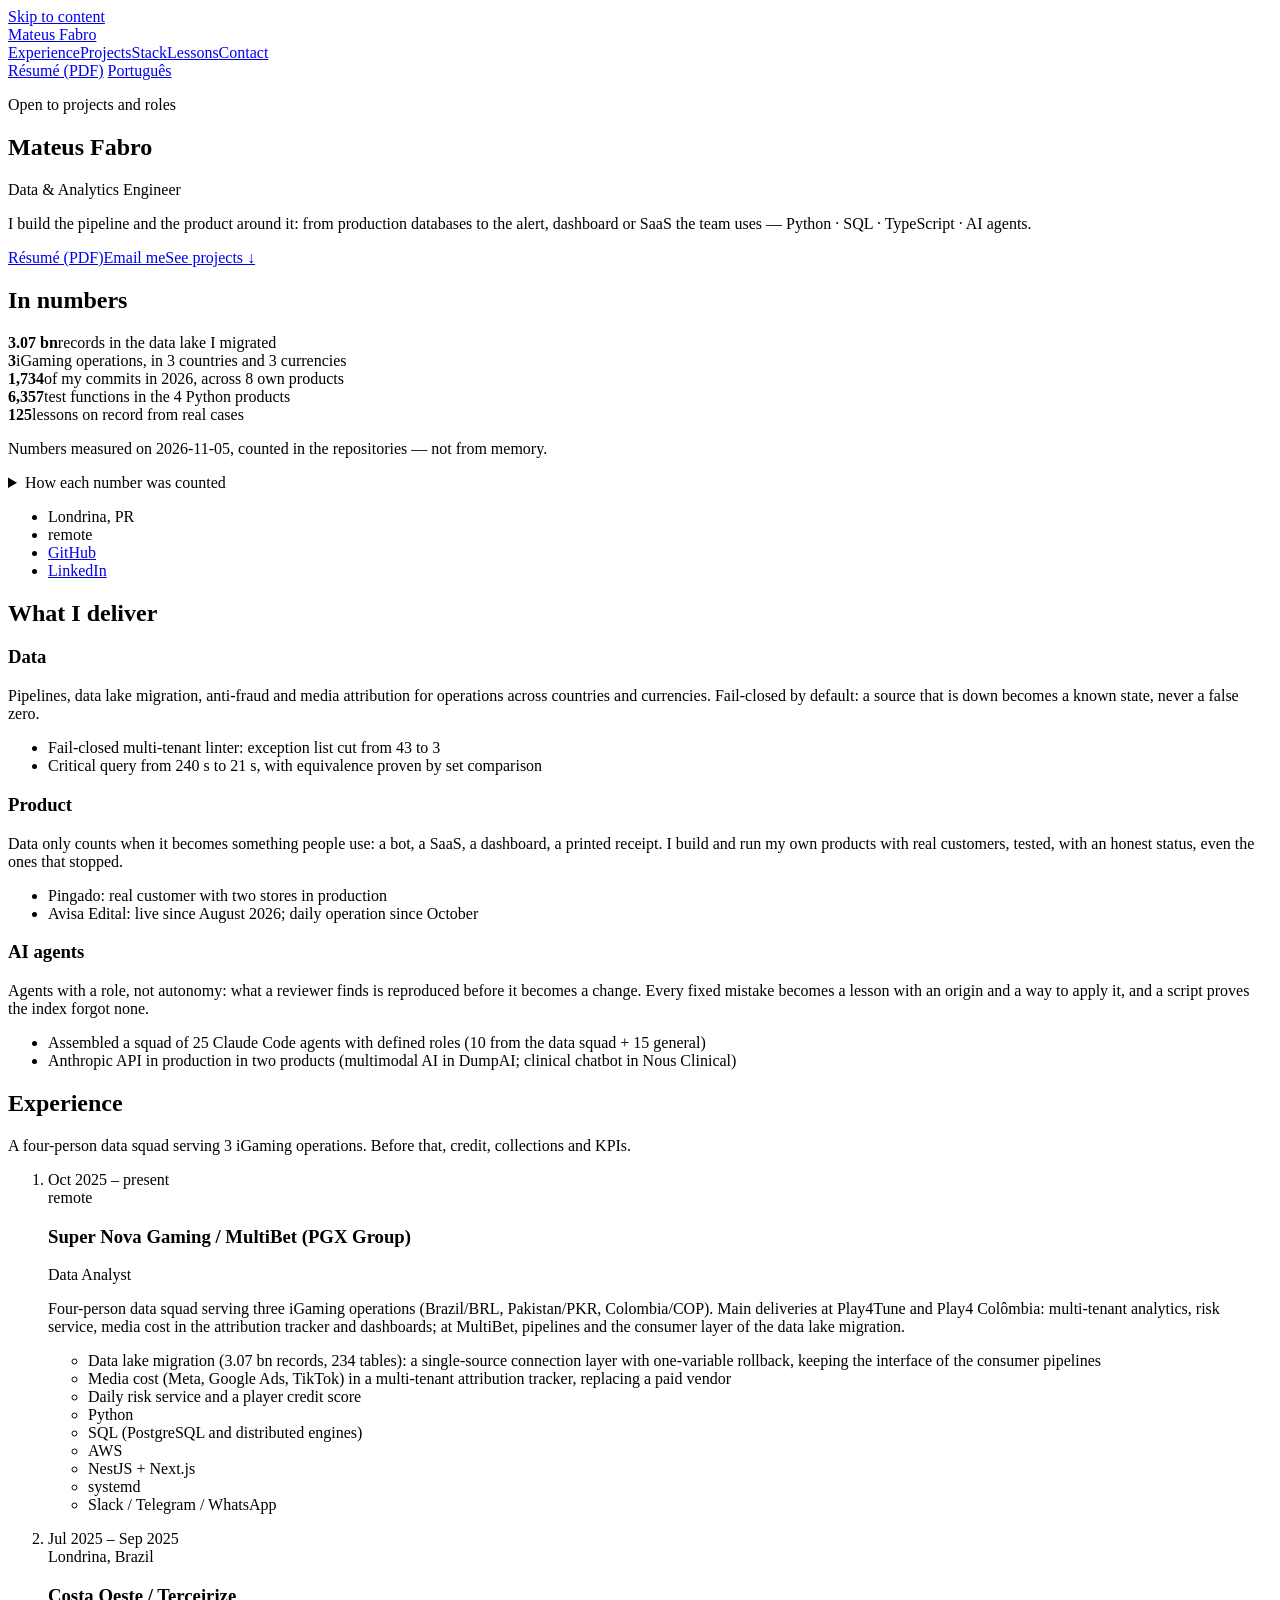
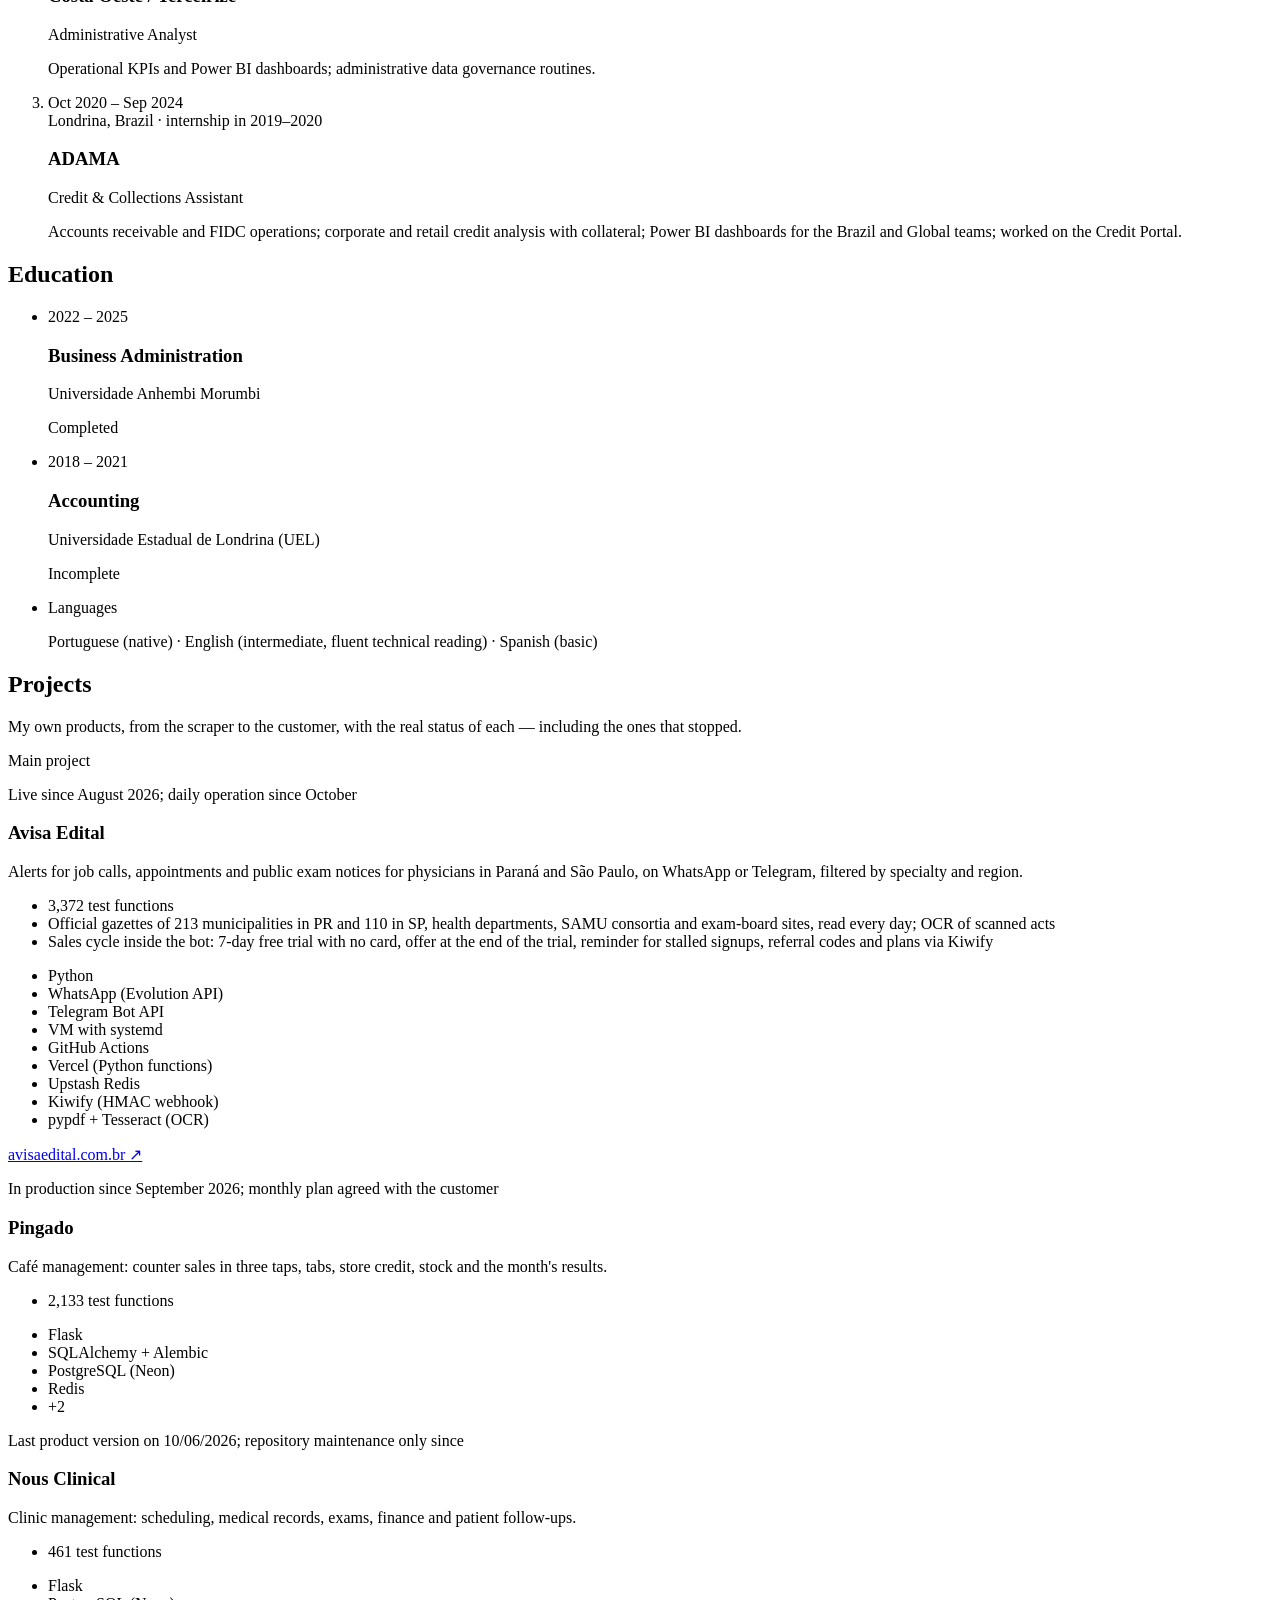
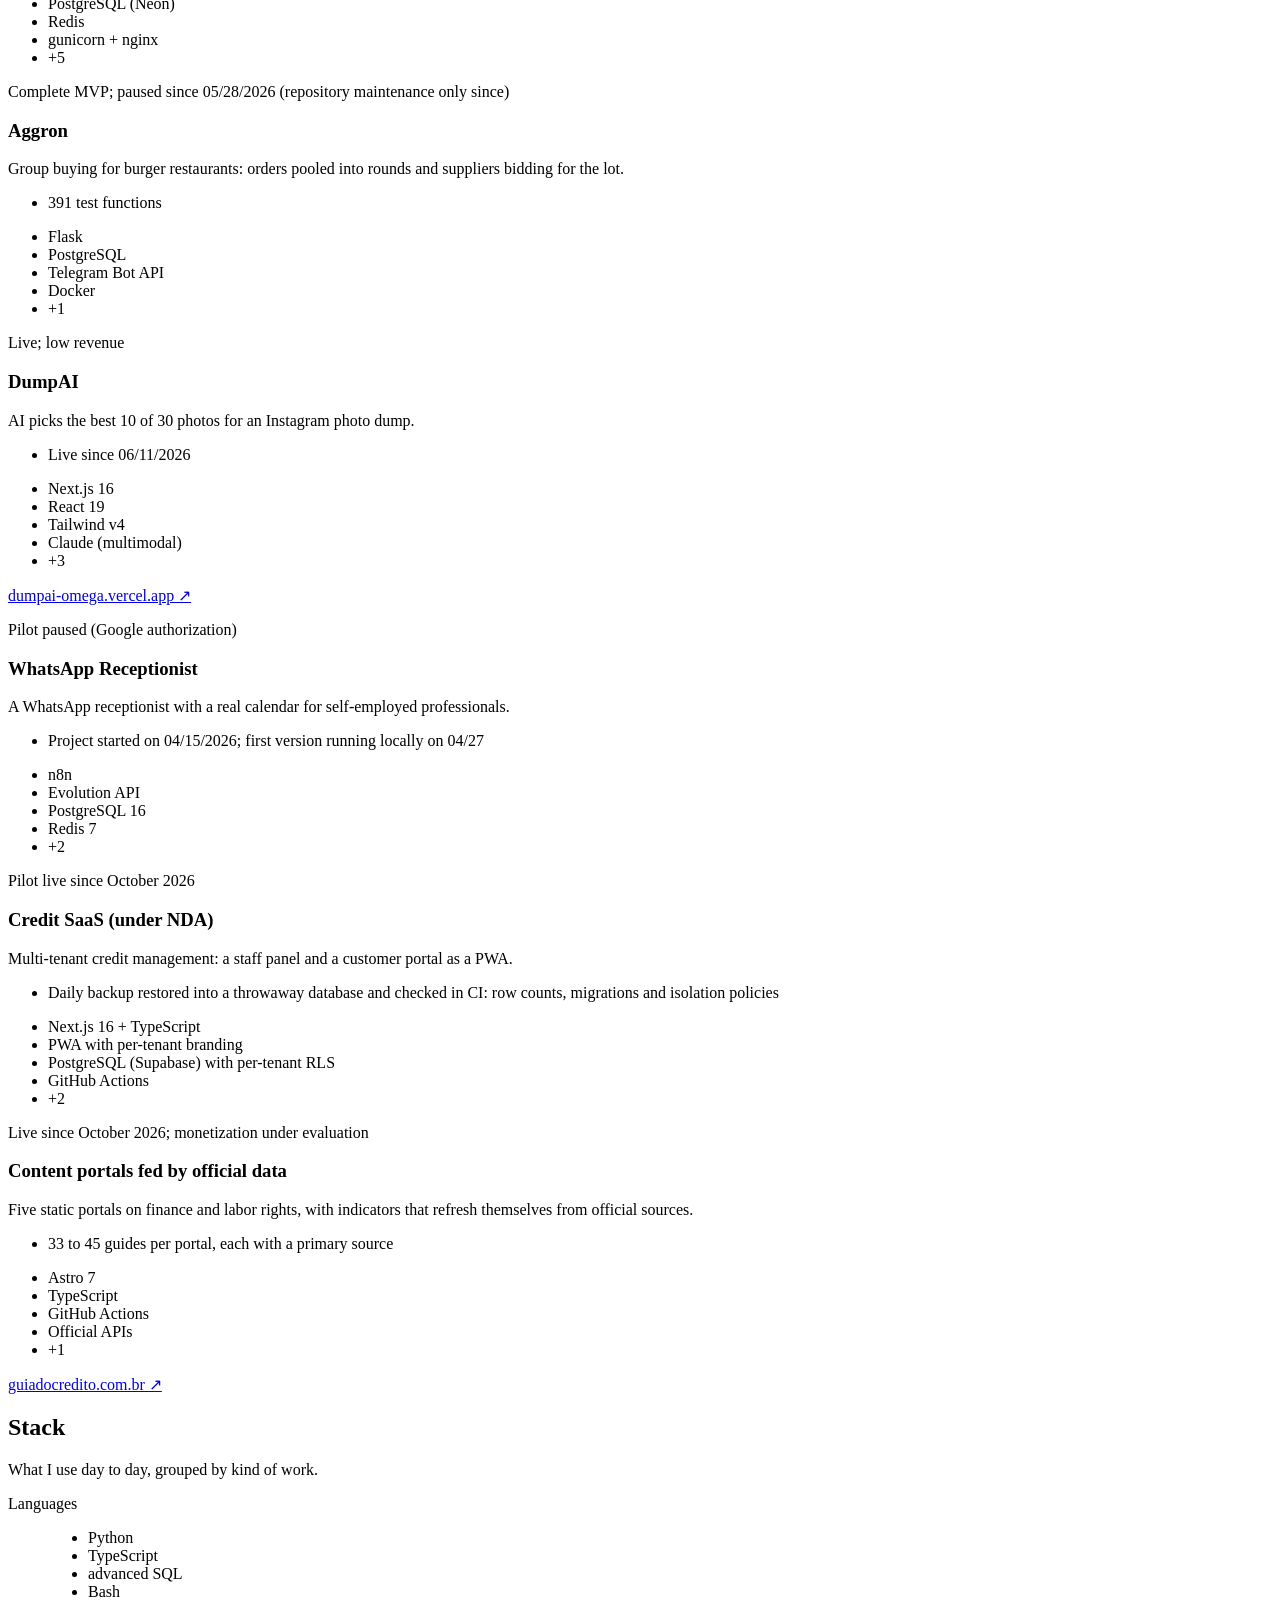
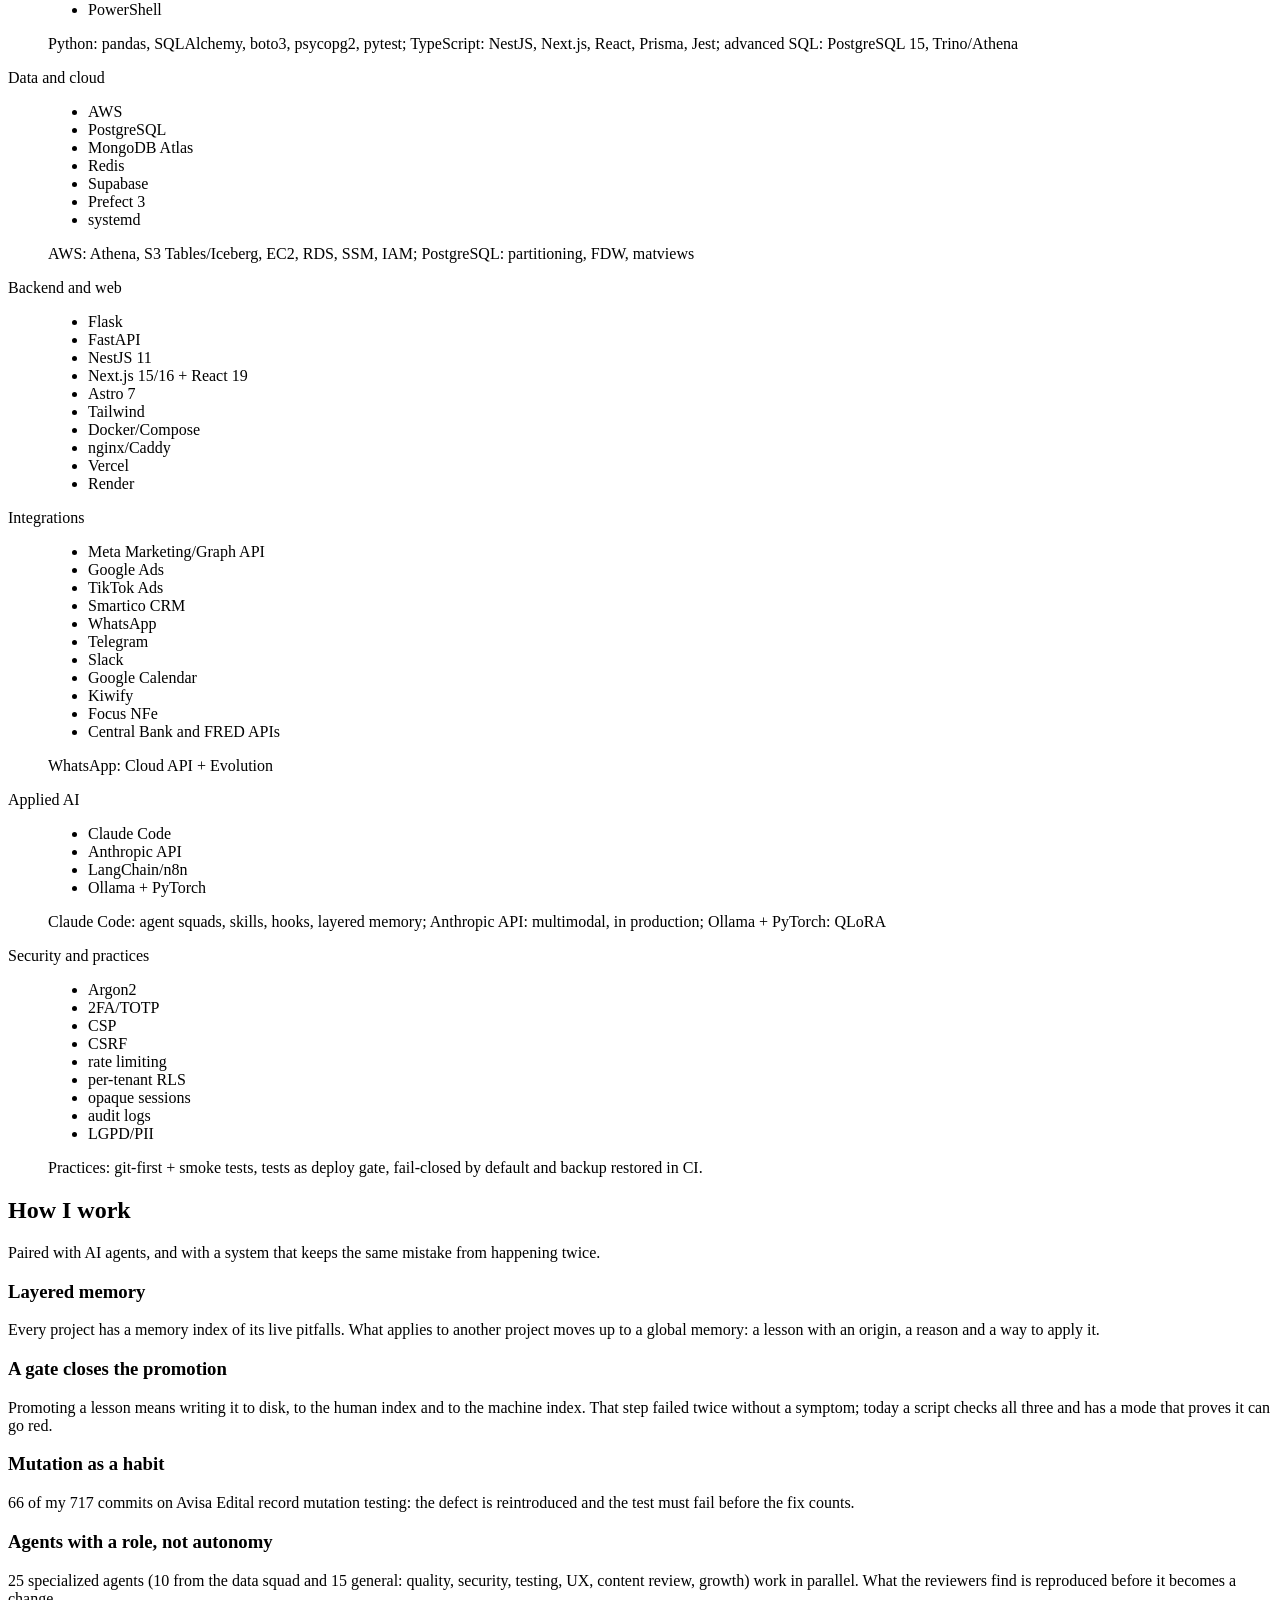
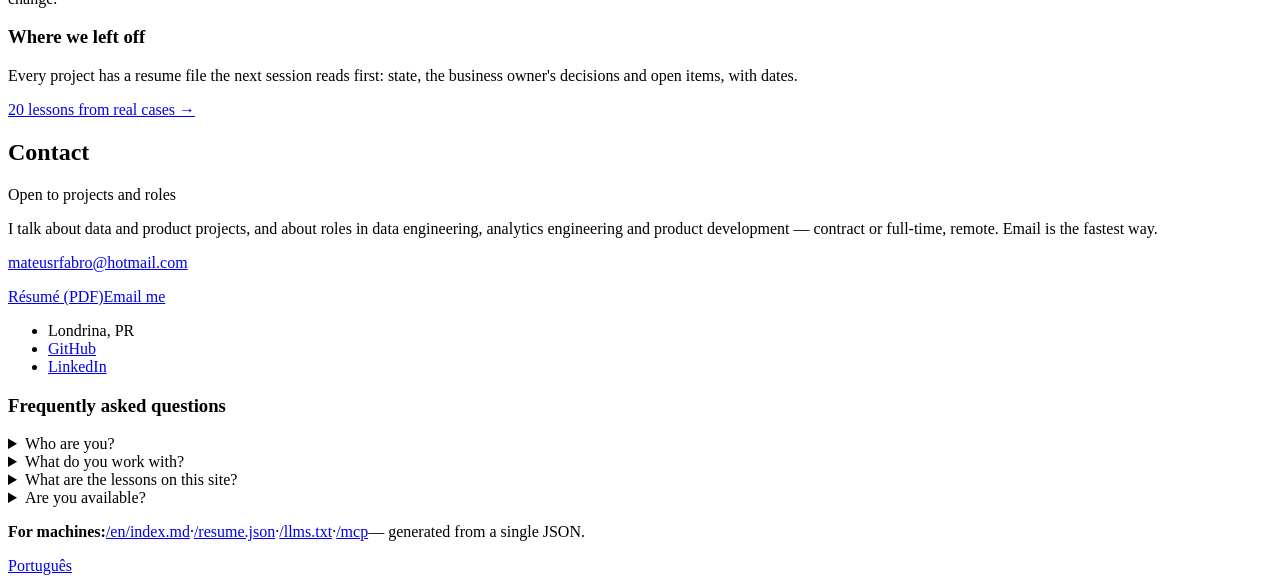
==== commit 1b49c752: "pingado: NFC-e direta na SEFAZ-PR (homologada), mensalidade acordada; docs sem restos de lideranca e" ====
--- a/public/en/index.html
+++ b/public/en/index.html
@@ -101,7 +101,7 @@
 </article>
 <article class="card" id="pingado">
   
-  <p class="status"><span class="dot vivo" aria-hidden="true"></span>In production since September 2026; paying customer under a monthly plan</p>
+  <p class="status"><span class="dot vivo" aria-hidden="true"></span>In production since September 2026; monthly plan agreed with the customer</p>
   <h3>Pingado</h3>
   <p class="linha">Café management: counter sales in three taps, tabs, store credit, stock and the month&#x27;s results.</p>
   <ul class="marcas"><li>2,133 test functions</li></ul>
@@ -192,7 +192,7 @@
   <p class="maq"><b>For machines:</b><a href="/en/index.md">/en/index.md</a><span aria-hidden="true">·</span><a href="/resume.json">/resume.json</a><span aria-hidden="true">·</span><a href="/llms.txt">/llms.txt</a><span aria-hidden="true">·</span><a href="/mcp">/mcp</a><span class="gerado">— generated from a single JSON.</span></p>
   <a class="idioma" href="/" hreflang="pt" lang="pt">Português</a>
 </div></footer>
-<script type="application/json" id="dados">{"perfil": {"nome": "Mateus Fabro", "cargo": "Data \u0026 Analytics Engineer", "subtitulo": "I build the pipeline and the product around it — Python · SQL · TypeScript · AI agents", "cidade": "Londrina", "estado": "PR", "pais": "Brazil", "email": "mateusrfabro@hotmail.com", "github": "https://github.com/mateusrfabro", "linkedin": "https://www.linkedin.com/in/mateusrfabro", "tese": "I build systems that read public sources and production databases and turn them into alerts people can trust. When I get something wrong, I publish the correction — and the mistake becomes a written rule and, whenever possible, a test that enforces it.", "frase_hero": "I build the pipeline and the product around it: from production databases to the alert, dashboard or SaaS the team uses — Python · SQL · TypeScript · AI agents.", "resumo": ["I have worked with data in iGaming since October 2025 — three operations, three countries and three currencies, in a four-person squad: pipelines, the consumer layer of a data lake migration, anti-fraud, media attribution and dashboards.", "Outside work, I built my own products and run the ones that are live: an alert service for physicians' public-sector job calls (PR and SP), a café management system with a real customer in production, a clinic SaaS, a group-buying platform, an AI photo app, five content portals fed by official data and a credit SaaS under NDA.", "I work paired with AI agents (Claude Code) and with a memory system of my own: every fixed mistake that applies to another project becomes a lesson with an origin, a reason and a way to apply it — and a script proves the index forgot none."], "formacao": [{"curso": "Business Administration", "instituicao": "Universidade Anhembi Morumbi", "inicio": "2022", "fim": "2025", "status": "completed"}, {"curso": "Accounting", "instituicao": "Universidade Estadual de Londrina (UEL)", "inicio": "2018", "fim": "2021", "status": "incomplete"}], "idiomas": ["Portuguese (native)", "English (intermediate, fluent technical reading)", "Spanish (basic)"]}, "numeros": [{"valor": "125", "rotulo": "lessons on record from real cases", "fonte": "global memory, global_index.json (107 general + 18 data)"}, {"valor": "1,734", "rotulo": "of my commits in 2026, across 8 own products", "fonte": "git log of the product repositories, my commits only, excluding automated bot commits"}, {"valor": "6,357", "rotulo": "test functions in the 4 Python products", "fonte": "count of def test_ under tests/ in the products with a pytest suite"}, {"valor": "3", "rotulo": "iGaming operations, in 3 countries and 3 currencies", "fonte": "Super Nova Gaming, since Oct 2025"}, {"valor": "3.07 bn", "rotulo": "records in the data lake I migrated", "fonte": "Iceberg catalog inventory of 07/23/2026: 234 tables"}], "projetos": [{"slug": "avisa-edital", "nome": "Avisa Edital", "tipo": "produto", "linha": "Alerts for job calls, appointments and public exam notices for physicians in Paraná and São Paulo, on WhatsApp or Telegram, filtered by specialty and region.", "para_quem": "Physicians who sat a public exam or selection process and cannot miss a job-call deadline — usually 3 to 5 business days.", "papel": "Partner and developer: I built the collectors, bot, site, payments and monitoring alone. The other partner, a physician, handles sales.", "stack": ["Python", "WhatsApp (Evolution API)", "Telegram Bot API", "VM with systemd", "GitHub Actions", "Vercel (Python functions)", "Upstash Redis", "Kiwify (HMAC webhook)", "pypdf + Tesseract (OCR)"], "fatos": ["717 of my commits between 08/12 and 11/05/2026, plus 85 automated bot commits", "3,372 test functions", "Official gazettes of 213 municipalities in PR and 110 in SP, health departments, SAMU consortia and exam-board sites, read every day; OCR of scanned acts", "Sales cycle inside the bot: 7-day free trial with no card, offer at the end of the trial, reminder for stalled signups, referral codes and plans via Kiwify", "Delivered every day on WhatsApp and Telegram, with a humanized queue, anti-ban guard and a sentinel that alerts the operator"], "status": "Live since August 2026; daily operation since October", "url": "https://avisaedital.com.br", "historia": "Collecting is not publishing. When coverage grows, history enters the archive looking like news; the alert now notifies by the date of the event, silently marks the old ones and only announces what came out afterwards — otherwise a subscriber would get \"13 new call-ups\", 10 of them weeks old."}, {"slug": "pingado", "nome": "Pingado", "tipo": "produto", "linha": "Café management: counter sales in three taps, tabs, store credit, stock and the month's results.", "para_quem": "Small cafés. The first customer has been in production since September 2026, with two stores.", "papel": "Developer and product owner: meetings with the customer and each version delivered within a day of the meeting, from v0.2 on.", "stack": ["Flask", "SQLAlchemy + Alembic", "PostgreSQL (Neon)", "Redis", "Docker", "Render"], "fatos": ["486 of my commits between 07/06 and 11/05/2026", "2,133 test functions", "real customer with two stores in production", "NFC-e invoicing implemented (Focus NFe); issuing awaits the customer's tax enrollment"], "status": "In production since September 2026; paying customer under a monthly plan", "url": "", "historia": "A counter is not an office: PIN login instead of a password, a sale in a few taps and buttons sized for a finger. The printed store-credit statement is product too — printing the real paper is what surfaced \"Seu tem R$ 29,00\" (see corrections)."}, {"slug": "nous-clinical", "nome": "Nous Clinical", "tipo": "produto", "linha": "Clinic management: scheduling, medical records, exams, finance and patient follow-ups.", "para_quem": "Health clinics, with full data separation between clinics.", "papel": "Developed end to end.", "stack": ["Flask", "PostgreSQL (Neon)", "Redis", "gunicorn + nginx", "Docker", "2FA/TOTP", "NFS-e (service invoices)", "Anthropic API (chatbot)", "encrypted backup (age → R2)"], "fatos": ["197 of my commits between 06/05 and 11/05/2026, plus 7 automated bot commits", "461 test functions", "111 routes", "internal security audit (agents, bandit and pip-audit) with no critical or high finding (07/02/2026)", "backup restore not yet tested"], "status": "Last product version on 10/06/2026; repository maintenance only since", "url": "", "historia": "Anonymization under article 18 of Brazil's data protection law (LGPD) that keeps the financial history, and invoices with a generic description — never the diagnosis."}, {"slug": "aggron", "nome": "Aggron", "tipo": "produto", "linha": "Group buying for burger restaurants: orders pooled into rounds and suppliers bidding for the lot.", "para_quem": "Burger restaurants in Londrina that buy little alone and well together.", "papel": "Tech lead and developer, with a partner as product owner.", "stack": ["Flask", "PostgreSQL", "Telegram Bot API", "Docker", "contract PDF"], "fatos": ["196 of my commits between 04/14 and 11/05/2026, plus 7 automated bot commits", "391 test functions", "109 routes", "origin of the Flask platform that Nous and Pingado reuse"], "status": "Complete MVP; paused since 05/28/2026 (repository maintenance only since)", "url": "", "historia": "I fixed a cross-customer leak: the round page showed a restaurant the round's totals, and from there another restaurant's order could be deduced by subtraction. Migrations became idempotent after a clean install broke."}, {"slug": "dumpai", "nome": "DumpAI", "tipo": "produto", "linha": "AI picks the best 10 of 30 photos for an Instagram photo dump.", "para_quem": "People who post carousels and lose half an hour choosing photos.", "papel": "Live the day after the first commit; payments, rate limiting and a security audit within 12 days.", "stack": ["Next.js 16", "React 19", "Tailwind v4", "Claude (multimodal)", "Kiwify", "Upstash (rate limit)", "Vercel"], "fatos": ["23 of my commits between 06/10 and 11/05/2026", "live since 06/11/2026", "images compressed in the browser before upload"], "status": "Live; low revenue", "url": "https://dumpai-omega.vercel.app", "historia": "The product went live in two days and revenue stayed low. The lesson was about business, not engineering: the bottleneck was distribution."}, {"slug": "atendimento-whatsapp", "nome": "WhatsApp Receptionist", "tipo": "produto", "linha": "A WhatsApp receptionist with a real calendar for self-employed professionals.", "para_quem": "Psychologists, lawyers and other professionals who work alone.", "papel": "Architecture and implementation, with a squad of 5 AI agents.", "stack": ["n8n", "Evolution API", "PostgreSQL 16", "Redis 7", "LangChain", "Google Calendar"], "fatos": ["9 of my commits between 09/16 and 11/05/2026", "project started on 04/15/2026; first version running locally on 04/27", "hand-off to a human with a lock on the conversation", "per-customer configuration in YAML (multi-customer version)", "never completed an end-to-end conversation with a customer"], "status": "Pilot paused (Google authorization)", "url": "", "historia": "A customer's configuration field enters the prompt with system privilege — so it is an injection surface: enums, sanitization and explicit negation."}, {"slug": "credito-nda", "nome": "Credit SaaS (under NDA)", "tipo": "produto", "linha": "Multi-tenant credit management: a staff panel and a customer portal as a PWA.", "para_quem": "Small credit operations. Business details under a non-disclosure agreement.", "papel": "End-to-end architecture and implementation, with a partner as product owner.", "stack": ["Next.js 16 + TypeScript", "PWA with per-tenant branding", "PostgreSQL (Supabase) with per-tenant RLS", "GitHub Actions", "Docker (e2e in a container)", "Vercel"], "fatos": ["66 of my commits between 10/13 and 11/05/2026", "daily backup restored into a throwaway database and checked in CI: row counts, migrations and isolation policies", "public signup flow with validations and one-click approval"], "status": "Pilot live since October 2026", "url": "", "historia": "When the OS application control blocked the native password-hashing binary, development moved into a container — and the e2e suite with it."}, {"slug": "portais-conteudo", "nome": "Content portals fed by official data", "tipo": "produto", "linha": "Five static portals on finance and labor rights, with indicators that refresh themselves from official sources.", "para_quem": "Brazilian readers (credit, fixed income, labor rights, dollar finance) and a U.S. audience (personal finance).", "papel": "Built all five: indicator collection, build, AI-assisted editorial review with human approval, and publication on their own domains.", "stack": ["Astro 7", "TypeScript", "GitHub Actions", "Official APIs", "Vercel"], "fatos": ["40 of my commits between 10/20 and 11/03/2026", "33 to 45 guides per portal, each with a primary source", "indicators recomputed by workflow, never typed in", "sources: Central Bank/SGS, FRED, IBGE, Treasury, ANP"], "status": "Live since October 2026; monetization under evaluation", "url": "https://guiadocredito.com.br", "historia": "The first version of one of them carried the photo and credentials of an author who did not exist, generated by AI. They came out before publication: text signed by a person, or unsigned."}, {"slug": "igaming-dados", "nome": "Super Nova Gaming / MultiBet (PGX Group)", "tipo": "trabalho", "linha": "Pipelines, data lake migration, anti-fraud, media attribution and dashboards for three operations in three countries.", "para_quem": "Four-person data squad serving three iGaming operations.", "papel": "Data analyst since Oct 2025, with end-to-end engineering work.", "stack": ["Python", "SQL (PostgreSQL and distributed engines)", "AWS", "NestJS + Next.js", "systemd", "Slack / Telegram / WhatsApp"], "fatos": ["1,408 of my commits between 03/12 and 11/04/2026", "data lake migration (3.07 bn records, 234 tables): a single-source connection layer with one-variable rollback, keeping the interface of the consumer pipelines", "media cost (Meta, Google Ads, TikTok) in a multi-tenant attribution tracker, replacing a paid vendor", "daily risk service and a player credit score", "fail-closed multi-tenant linter: exception list cut from 43 to 3", "critical query from 240 s to 21 s, with equivalence proven by set comparison"], "status": "Current job", "url": "", "historia": "Most of this gazette's corrections were born here. The numbers are real; client names are left out."}], "retificacoes": [{"protocolo": "RET-2026-0728", "data": "2026-07-28", "contexto": "Checker for an automated alert", "onde_se_le": "24 green checks: fix validated.", "leia_se": "The checker let 3 of 7 reversions of the bug slip through. Since then, every important test is proven by mutation: I revert the fix in a copy and require the suite to go red.", "regra": "Mutation testing: prove the test can fail"}, {"protocolo": "RET-2026-0727", "data": "2026-07-27", "contexto": "Financial reconciliation", "onde_se_le": "0 duplicate credits.", "leia_se": "A UNIQUE constraint made the zero mandatory: the control just repeated the schema. The case that could actually happen was not being measured — and it had candidates.", "regra": "A control with a forced result is not a control"}, {"protocolo": "RET-2026-0819", "data": "2026-08-19", "contexto": "One exchange with the infrastructure team", "onde_se_le": "Six statements, each backed by a query.", "leia_se": "Six wrong statements. No query was wrong: in every one, the sentence claimed more than the predicate measured. The person on the other side was right on the detail every single time.", "regra": "The conclusion cannot be wider than the test"}, {"protocolo": "RET-2026-0716", "data": "2026-07-16", "contexto": "Pingado, printed store-credit statement", "onde_se_le": "347 green tests.", "leia_se": "The paper said \"Seu tem R$ 29,00 de crédito\" (roughly \"Mr has … in credit\"): the code cut the name at the first space, and at a Brazilian café half the regulars are \"Seu\" or \"Dona\" somebody. Only printing the real artifact caught it.", "regra": "Render the artifact the user receives"}, {"protocolo": "RET-2026-0821", "data": "2026-08-21", "contexto": "Avisa Edital, Telegram bot", "onde_se_le": "SEO redirect: just domain canonicalization.", "leia_se": "The bot's webhook started getting 308 and the bot went silent for 3h30. The API route left the redirect, a test reads the configuration and a sentinel watches for silence.", "regra": "A canonicalization redirect swallows webhooks"}, {"protocolo": "RET-2026-0824", "data": "2026-08-24", "contexto": "Avisa Edital, the bot's reply", "onde_se_le": "We don't watch your city yet.", "leia_se": "We watched 192; production saw 11. The canonical list lived in a git-ignored folder that only existed on my machine.", "regra": "Reference data lives with the code, not in the ignored folder"}, {"protocolo": "RET-2026-0824-B", "data": "2026-08-24", "contexto": "Avisa Edital, 90-day backfill", "onde_se_le": "Backfill in 7-day slices, one per night in the cloud, until complete.", "leia_se": "Slices were computed from today, so their edges moved one day per day: 0 of 13 slices in common between two consecutive days. The step timed out without ever saving progress — about 30% of the monthly CI allowance spent on work that could never finish.", "regra": "Progress only persists if its key is stable over time"}, {"protocolo": "RET-2026-0921", "data": "2026-09-21", "contexto": "Avisa Edital, per-platform alarm", "onde_se_le": "If a gazette platform goes down entirely, the dashboard names it.", "leia_se": "The adapter swallowed the failure and returned an empty list: the five cities looked alive, and the alarm would never fire in the one case it was built for. The dashboard also filtered out the platform name. Found in a review of what I myself had shipped four days earlier.", "regra": "An exception path only exists if it is exercised on purpose"}, {"protocolo": "RET-2026-0923", "data": "2026-09-23", "contexto": "This site, the day before going live", "onde_se_le": "847 commits across the four products.", "leia_se": "820 of my commits across five products. The four added up to 827 — the 847 included a fifth — and 27 came from the publishing bot. The test that sums the projects caught the first mistake; the fact-check caught the second.", "regra": "A number outside the code ages on its own"}], "disponibilidade": {"status": "open to projects and roles", "texto": "I talk about data and product projects, and about roles in data engineering, analytics engineering and product development — contract or full-time, remote. Email is the fastest way.", "canal": "mateusrfabro@hotmail.com"}}</script>
+<script type="application/json" id="dados">{"perfil": {"nome": "Mateus Fabro", "cargo": "Data \u0026 Analytics Engineer", "subtitulo": "I build the pipeline and the product around it — Python · SQL · TypeScript · AI agents", "cidade": "Londrina", "estado": "PR", "pais": "Brazil", "email": "mateusrfabro@hotmail.com", "github": "https://github.com/mateusrfabro", "linkedin": "https://www.linkedin.com/in/mateusrfabro", "tese": "I build systems that read public sources and production databases and turn them into alerts people can trust. When I get something wrong, I publish the correction — and the mistake becomes a written rule and, whenever possible, a test that enforces it.", "frase_hero": "I build the pipeline and the product around it: from production databases to the alert, dashboard or SaaS the team uses — Python · SQL · TypeScript · AI agents.", "resumo": ["I have worked with data in iGaming since October 2025 — three operations, three countries and three currencies, in a four-person squad: pipelines, the consumer layer of a data lake migration, anti-fraud, media attribution and dashboards.", "Outside work, I built my own products and run the ones that are live: an alert service for physicians' public-sector job calls (PR and SP), a café management system with a real customer in production, a clinic SaaS, a group-buying platform, an AI photo app, five content portals fed by official data and a credit SaaS under NDA.", "I work paired with AI agents (Claude Code) and with a memory system of my own: every fixed mistake that applies to another project becomes a lesson with an origin, a reason and a way to apply it — and a script proves the index forgot none."], "formacao": [{"curso": "Business Administration", "instituicao": "Universidade Anhembi Morumbi", "inicio": "2022", "fim": "2025", "status": "completed"}, {"curso": "Accounting", "instituicao": "Universidade Estadual de Londrina (UEL)", "inicio": "2018", "fim": "2021", "status": "incomplete"}], "idiomas": ["Portuguese (native)", "English (intermediate, fluent technical reading)", "Spanish (basic)"]}, "numeros": [{"valor": "125", "rotulo": "lessons on record from real cases", "fonte": "global memory, global_index.json (107 general + 18 data)"}, {"valor": "1,734", "rotulo": "of my commits in 2026, across 8 own products", "fonte": "git log of the product repositories, my commits only, excluding automated bot commits"}, {"valor": "6,357", "rotulo": "test functions in the 4 Python products", "fonte": "count of def test_ under tests/ in the products with a pytest suite"}, {"valor": "3", "rotulo": "iGaming operations, in 3 countries and 3 currencies", "fonte": "Super Nova Gaming, since Oct 2025"}, {"valor": "3.07 bn", "rotulo": "records in the data lake I migrated", "fonte": "Iceberg catalog inventory of 07/23/2026: 234 tables"}], "projetos": [{"slug": "avisa-edital", "nome": "Avisa Edital", "tipo": "produto", "linha": "Alerts for job calls, appointments and public exam notices for physicians in Paraná and São Paulo, on WhatsApp or Telegram, filtered by specialty and region.", "para_quem": "Physicians who sat a public exam or selection process and cannot miss a job-call deadline — usually 3 to 5 business days.", "papel": "Partner and developer: I built the collectors, bot, site, payments and monitoring alone. The other partner, a physician, handles sales.", "stack": ["Python", "WhatsApp (Evolution API)", "Telegram Bot API", "VM with systemd", "GitHub Actions", "Vercel (Python functions)", "Upstash Redis", "Kiwify (HMAC webhook)", "pypdf + Tesseract (OCR)"], "fatos": ["717 of my commits between 08/12 and 11/05/2026, plus 85 automated bot commits", "3,372 test functions", "Official gazettes of 213 municipalities in PR and 110 in SP, health departments, SAMU consortia and exam-board sites, read every day; OCR of scanned acts", "Sales cycle inside the bot: 7-day free trial with no card, offer at the end of the trial, reminder for stalled signups, referral codes and plans via Kiwify", "Delivered every day on WhatsApp and Telegram, with a humanized queue, anti-ban guard and a sentinel that alerts the operator"], "status": "Live since August 2026; daily operation since October", "url": "https://avisaedital.com.br", "historia": "Collecting is not publishing. When coverage grows, history enters the archive looking like news; the alert now notifies by the date of the event, silently marks the old ones and only announces what came out afterwards — otherwise a subscriber would get \"13 new call-ups\", 10 of them weeks old."}, {"slug": "pingado", "nome": "Pingado", "tipo": "produto", "linha": "Café management: counter sales in three taps, tabs, store credit, stock and the month's results.", "para_quem": "Small cafés. The first customer has been in production since September 2026, with two stores.", "papel": "Developer and product owner: meetings with the customer and each version delivered within a day of the meeting, from v0.2 on.", "stack": ["Flask", "SQLAlchemy + Alembic", "PostgreSQL (Neon)", "Redis", "Docker", "Render"], "fatos": ["486 of my commits between 07/06 and 11/05/2026", "2,133 test functions", "real customer with two stores in production", "NFC-e invoicing implemented with direct issuance to SEFAZ-PR and validated in the sandbox; production issuance awaits the system's enrollment at SEFA-PR"], "status": "In production since September 2026; monthly plan agreed with the customer", "url": "", "historia": "A counter is not an office: PIN login instead of a password, a sale in a few taps and buttons sized for a finger. The printed store-credit statement is product too — printing the real paper is what surfaced \"Seu tem R$ 29,00\" (see corrections)."}, {"slug": "nous-clinical", "nome": "Nous Clinical", "tipo": "produto", "linha": "Clinic management: scheduling, medical records, exams, finance and patient follow-ups.", "para_quem": "Health clinics, with full data separation between clinics.", "papel": "Developed end to end.", "stack": ["Flask", "PostgreSQL (Neon)", "Redis", "gunicorn + nginx", "Docker", "2FA/TOTP", "NFS-e (service invoices)", "Anthropic API (chatbot)", "encrypted backup (age → R2)"], "fatos": ["197 of my commits between 06/05 and 11/05/2026, plus 7 automated bot commits", "461 test functions", "111 routes", "internal security audit (agents, bandit and pip-audit) with no critical or high finding (07/02/2026)", "backup restore not yet tested"], "status": "Last product version on 10/06/2026; repository maintenance only since", "url": "", "historia": "Anonymization under article 18 of Brazil's data protection law (LGPD) that keeps the financial history, and invoices with a generic description — never the diagnosis."}, {"slug": "aggron", "nome": "Aggron", "tipo": "produto", "linha": "Group buying for burger restaurants: orders pooled into rounds and suppliers bidding for the lot.", "para_quem": "Burger restaurants in Londrina that buy little alone and well together.", "papel": "Tech lead and developer, with a partner as product owner.", "stack": ["Flask", "PostgreSQL", "Telegram Bot API", "Docker", "contract PDF"], "fatos": ["196 of my commits between 04/14 and 11/05/2026, plus 7 automated bot commits", "391 test functions", "109 routes", "origin of the Flask platform that Nous and Pingado reuse"], "status": "Complete MVP; paused since 05/28/2026 (repository maintenance only since)", "url": "", "historia": "I fixed a cross-customer leak: the round page showed a restaurant the round's totals, and from there another restaurant's order could be deduced by subtraction. Migrations became idempotent after a clean install broke."}, {"slug": "dumpai", "nome": "DumpAI", "tipo": "produto", "linha": "AI picks the best 10 of 30 photos for an Instagram photo dump.", "para_quem": "People who post carousels and lose half an hour choosing photos.", "papel": "Live the day after the first commit; payments, rate limiting and a security audit within 12 days.", "stack": ["Next.js 16", "React 19", "Tailwind v4", "Claude (multimodal)", "Kiwify", "Upstash (rate limit)", "Vercel"], "fatos": ["23 of my commits between 06/10 and 11/05/2026", "live since 06/11/2026", "images compressed in the browser before upload"], "status": "Live; low revenue", "url": "https://dumpai-omega.vercel.app", "historia": "The product went live in two days and revenue stayed low. The lesson was about business, not engineering: the bottleneck was distribution."}, {"slug": "atendimento-whatsapp", "nome": "WhatsApp Receptionist", "tipo": "produto", "linha": "A WhatsApp receptionist with a real calendar for self-employed professionals.", "para_quem": "Psychologists, lawyers and other professionals who work alone.", "papel": "Architecture and implementation, with a squad of 5 AI agents.", "stack": ["n8n", "Evolution API", "PostgreSQL 16", "Redis 7", "LangChain", "Google Calendar"], "fatos": ["9 of my commits between 09/16 and 11/05/2026", "project started on 04/15/2026; first version running locally on 04/27", "hand-off to a human with a lock on the conversation", "per-customer configuration in YAML (multi-customer version)", "never completed an end-to-end conversation with a customer"], "status": "Pilot paused (Google authorization)", "url": "", "historia": "A customer's configuration field enters the prompt with system privilege — so it is an injection surface: enums, sanitization and explicit negation."}, {"slug": "credito-nda", "nome": "Credit SaaS (under NDA)", "tipo": "produto", "linha": "Multi-tenant credit management: a staff panel and a customer portal as a PWA.", "para_quem": "Small credit operations. Business details under a non-disclosure agreement.", "papel": "End-to-end architecture and implementation, with a partner as product owner.", "stack": ["Next.js 16 + TypeScript", "PWA with per-tenant branding", "PostgreSQL (Supabase) with per-tenant RLS", "GitHub Actions", "Docker (e2e in a container)", "Vercel"], "fatos": ["66 of my commits between 10/13 and 11/05/2026", "daily backup restored into a throwaway database and checked in CI: row counts, migrations and isolation policies", "public signup flow with validations and one-click approval"], "status": "Pilot live since October 2026", "url": "", "historia": "When the OS application control blocked the native password-hashing binary, development moved into a container — and the e2e suite with it."}, {"slug": "portais-conteudo", "nome": "Content portals fed by official data", "tipo": "produto", "linha": "Five static portals on finance and labor rights, with indicators that refresh themselves from official sources.", "para_quem": "Brazilian readers (credit, fixed income, labor rights, dollar finance) and a U.S. audience (personal finance).", "papel": "Built all five: indicator collection, build, AI-assisted editorial review with human approval, and publication on their own domains.", "stack": ["Astro 7", "TypeScript", "GitHub Actions", "Official APIs", "Vercel"], "fatos": ["40 of my commits between 10/20 and 11/03/2026", "33 to 45 guides per portal, each with a primary source", "indicators recomputed by workflow, never typed in", "sources: Central Bank/SGS, FRED, IBGE, Treasury, ANP"], "status": "Live since October 2026; monetization under evaluation", "url": "https://guiadocredito.com.br", "historia": "The first version of one of them carried the photo and credentials of an author who did not exist, generated by AI. They came out before publication: text signed by a person, or unsigned."}, {"slug": "igaming-dados", "nome": "Super Nova Gaming / MultiBet (PGX Group)", "tipo": "trabalho", "linha": "Pipelines, data lake migration, anti-fraud, media attribution and dashboards for three operations in three countries.", "para_quem": "Four-person data squad serving three iGaming operations.", "papel": "Data analyst since Oct 2025, with end-to-end engineering work.", "stack": ["Python", "SQL (PostgreSQL and distributed engines)", "AWS", "NestJS + Next.js", "systemd", "Slack / Telegram / WhatsApp"], "fatos": ["1,408 of my commits between 03/12 and 11/04/2026", "data lake migration (3.07 bn records, 234 tables): a single-source connection layer with one-variable rollback, keeping the interface of the consumer pipelines", "media cost (Meta, Google Ads, TikTok) in a multi-tenant attribution tracker, replacing a paid vendor", "daily risk service and a player credit score", "fail-closed multi-tenant linter: exception list cut from 43 to 3", "critical query from 240 s to 21 s, with equivalence proven by set comparison"], "status": "Current job", "url": "", "historia": "Most of this gazette's corrections were born here. The numbers are real; client names are left out."}], "retificacoes": [{"protocolo": "RET-2026-0728", "data": "2026-07-28", "contexto": "Checker for an automated alert", "onde_se_le": "24 green checks: fix validated.", "leia_se": "The checker let 3 of 7 reversions of the bug slip through. Since then, every important test is proven by mutation: I revert the fix in a copy and require the suite to go red.", "regra": "Mutation testing: prove the test can fail"}, {"protocolo": "RET-2026-0727", "data": "2026-07-27", "contexto": "Financial reconciliation", "onde_se_le": "0 duplicate credits.", "leia_se": "A UNIQUE constraint made the zero mandatory: the control just repeated the schema. The case that could actually happen was not being measured — and it had candidates.", "regra": "A control with a forced result is not a control"}, {"protocolo": "RET-2026-0819", "data": "2026-08-19", "contexto": "One exchange with the infrastructure team", "onde_se_le": "Six statements, each backed by a query.", "leia_se": "Six wrong statements. No query was wrong: in every one, the sentence claimed more than the predicate measured. The person on the other side was right on the detail every single time.", "regra": "The conclusion cannot be wider than the test"}, {"protocolo": "RET-2026-0716", "data": "2026-07-16", "contexto": "Pingado, printed store-credit statement", "onde_se_le": "347 green tests.", "leia_se": "The paper said \"Seu tem R$ 29,00 de crédito\" (roughly \"Mr has … in credit\"): the code cut the name at the first space, and at a Brazilian café half the regulars are \"Seu\" or \"Dona\" somebody. Only printing the real artifact caught it.", "regra": "Render the artifact the user receives"}, {"protocolo": "RET-2026-0821", "data": "2026-08-21", "contexto": "Avisa Edital, Telegram bot", "onde_se_le": "SEO redirect: just domain canonicalization.", "leia_se": "The bot's webhook started getting 308 and the bot went silent for 3h30. The API route left the redirect, a test reads the configuration and a sentinel watches for silence.", "regra": "A canonicalization redirect swallows webhooks"}, {"protocolo": "RET-2026-0824", "data": "2026-08-24", "contexto": "Avisa Edital, the bot's reply", "onde_se_le": "We don't watch your city yet.", "leia_se": "We watched 192; production saw 11. The canonical list lived in a git-ignored folder that only existed on my machine.", "regra": "Reference data lives with the code, not in the ignored folder"}, {"protocolo": "RET-2026-0824-B", "data": "2026-08-24", "contexto": "Avisa Edital, 90-day backfill", "onde_se_le": "Backfill in 7-day slices, one per night in the cloud, until complete.", "leia_se": "Slices were computed from today, so their edges moved one day per day: 0 of 13 slices in common between two consecutive days. The step timed out without ever saving progress — about 30% of the monthly CI allowance spent on work that could never finish.", "regra": "Progress only persists if its key is stable over time"}, {"protocolo": "RET-2026-0921", "data": "2026-09-21", "contexto": "Avisa Edital, per-platform alarm", "onde_se_le": "If a gazette platform goes down entirely, the dashboard names it.", "leia_se": "The adapter swallowed the failure and returned an empty list: the five cities looked alive, and the alarm would never fire in the one case it was built for. The dashboard also filtered out the platform name. Found in a review of what I myself had shipped four days earlier.", "regra": "An exception path only exists if it is exercised on purpose"}, {"protocolo": "RET-2026-0923", "data": "2026-09-23", "contexto": "This site, the day before going live", "onde_se_le": "847 commits across the four products.", "leia_se": "820 of my commits across five products. The four added up to 827 — the 847 included a fifth — and 27 came from the publishing bot. The test that sums the projects caught the first mistake; the fact-check caught the second.", "regra": "A number outside the code ages on its own"}], "disponibilidade": {"status": "open to projects and roles", "texto": "I talk about data and product projects, and about roles in data engineering, analytics engineering and product development — contract or full-time, remote. Email is the fastest way.", "canal": "mateusrfabro@hotmail.com"}}</script>
 <script src="/app.js" defer></script>
 </body>
 </html>
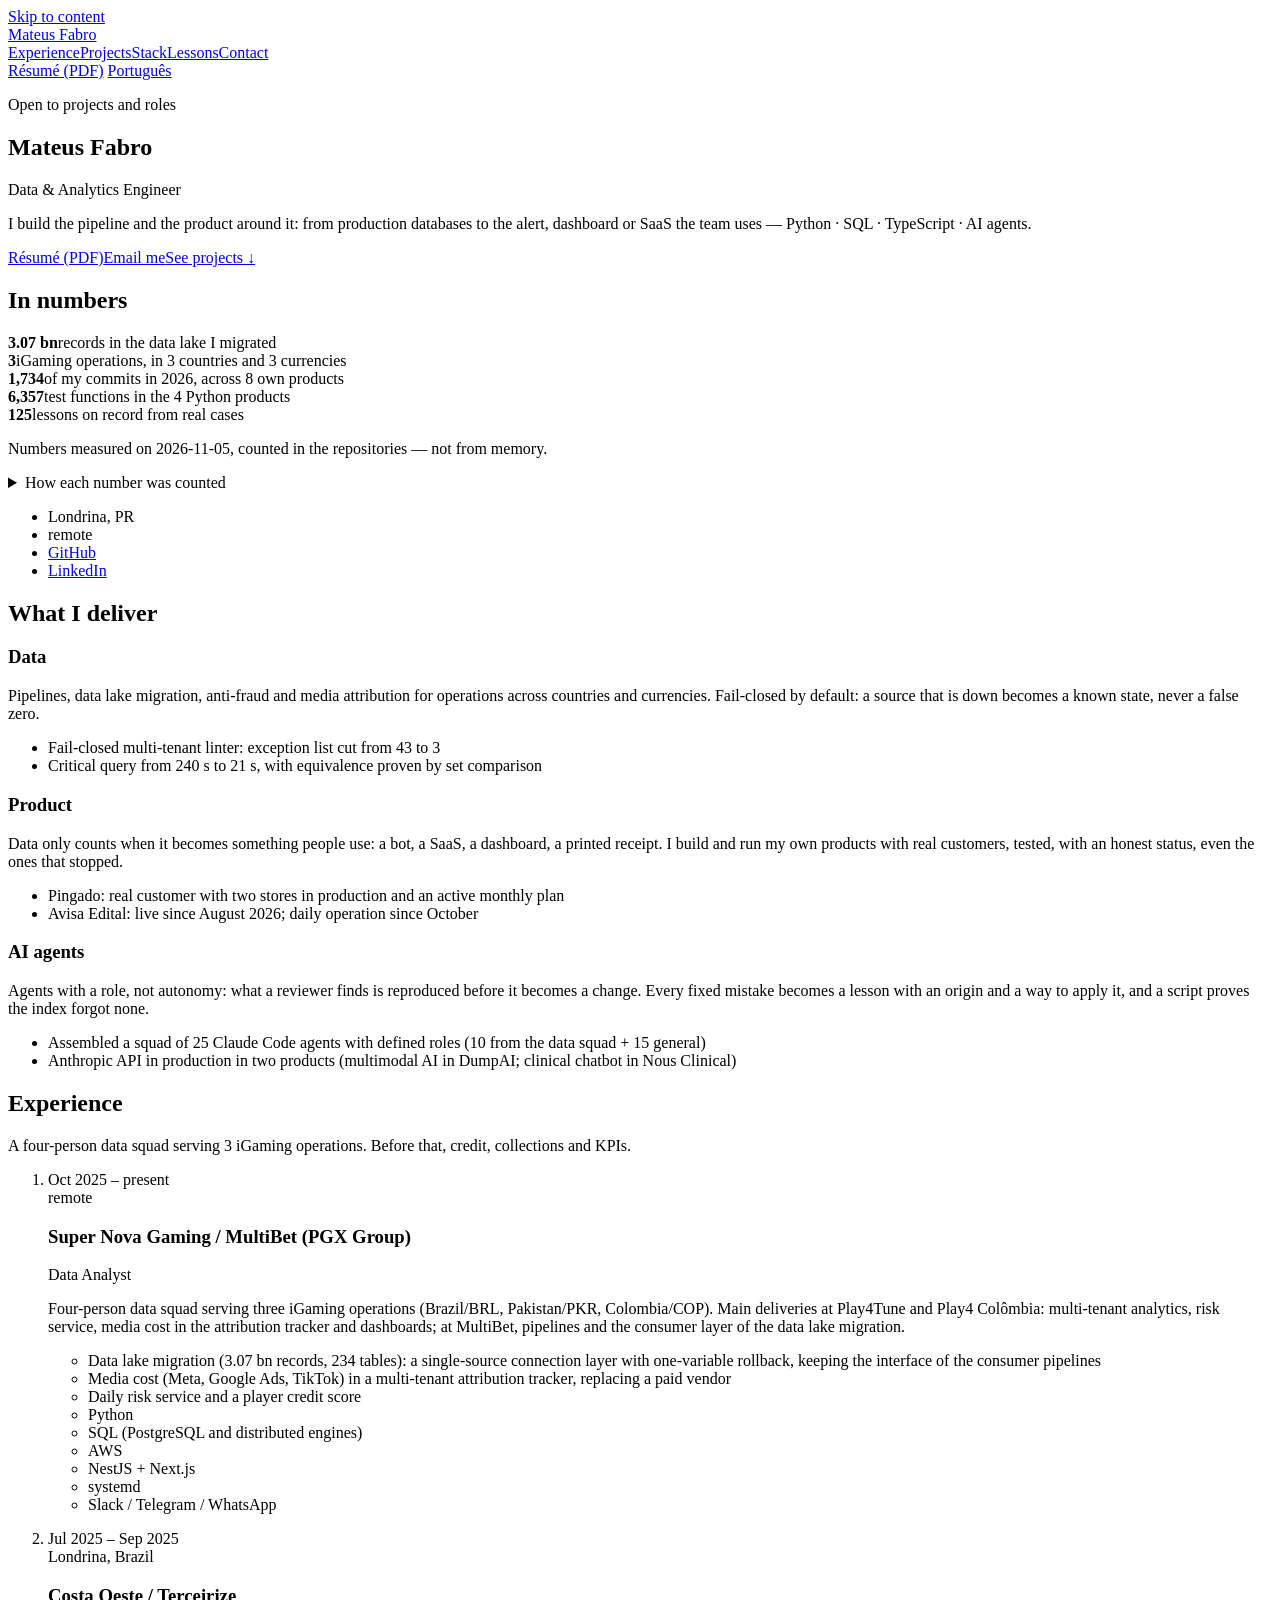
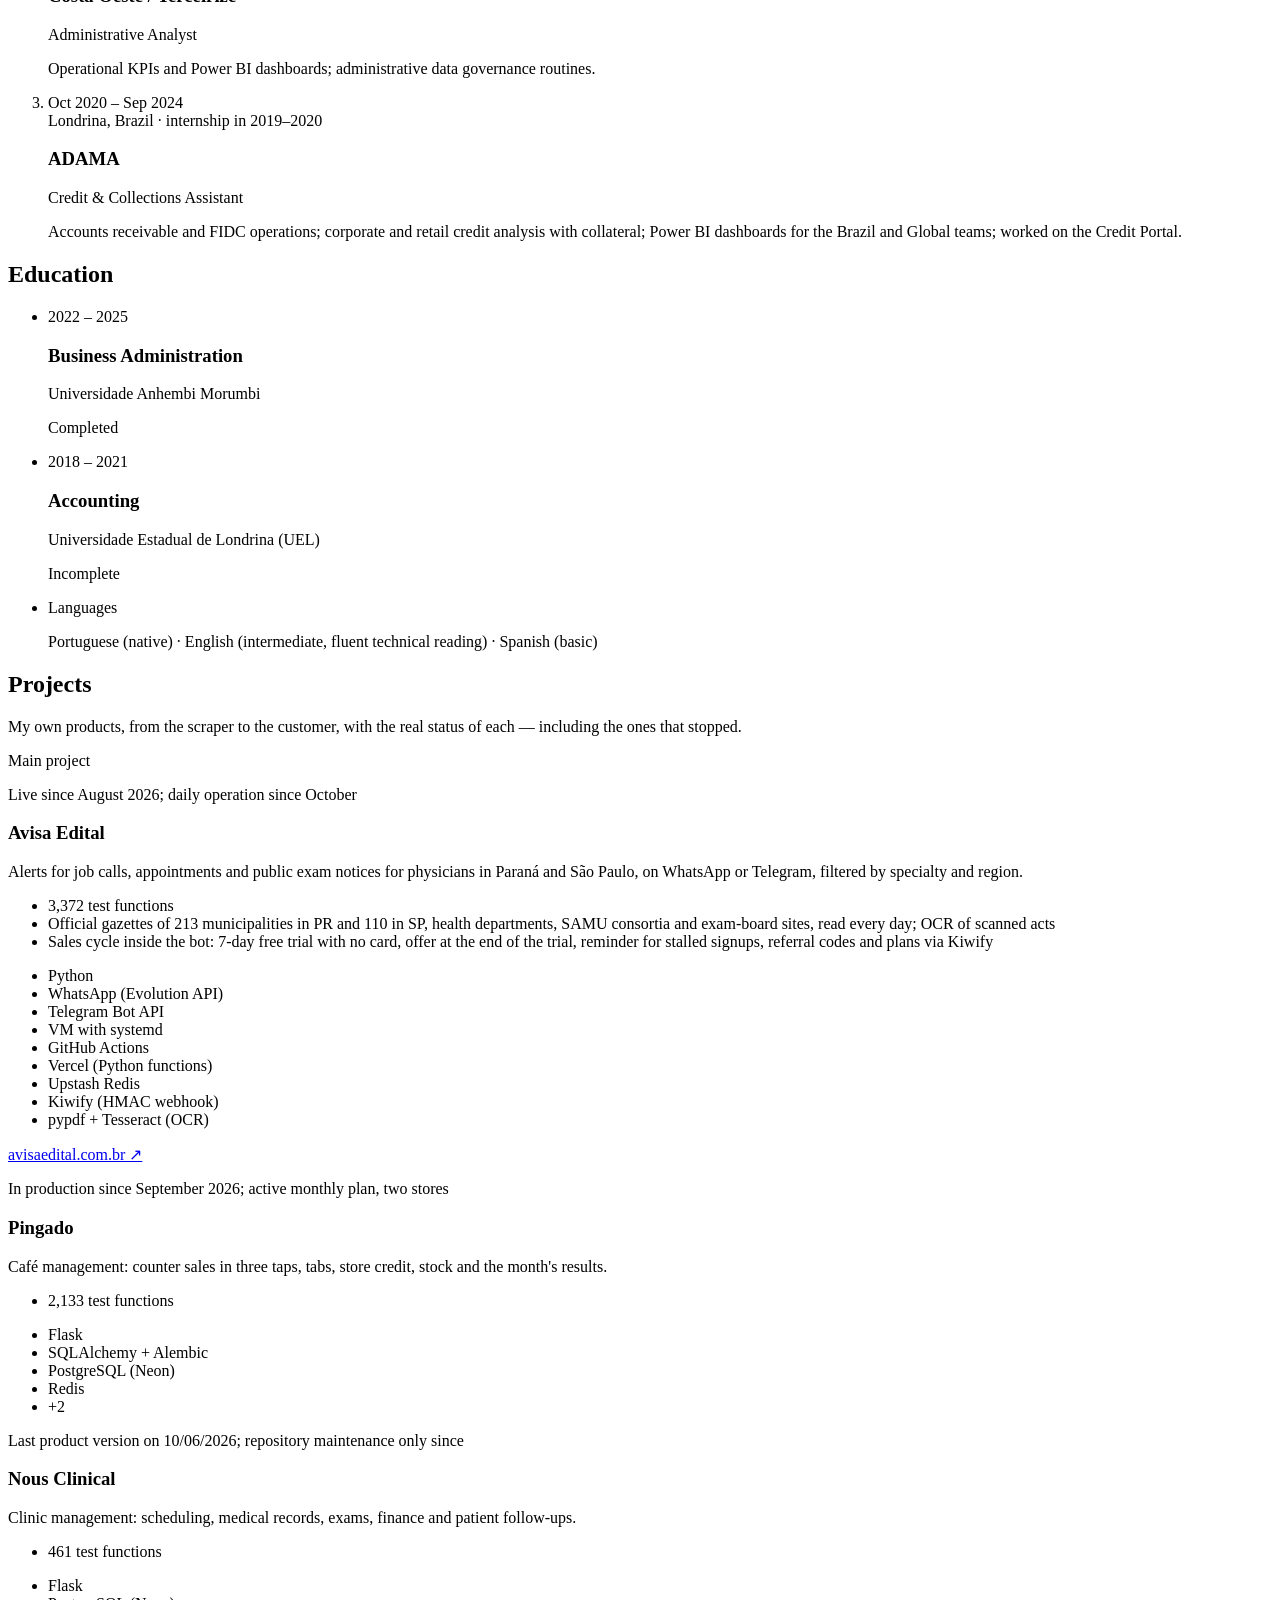
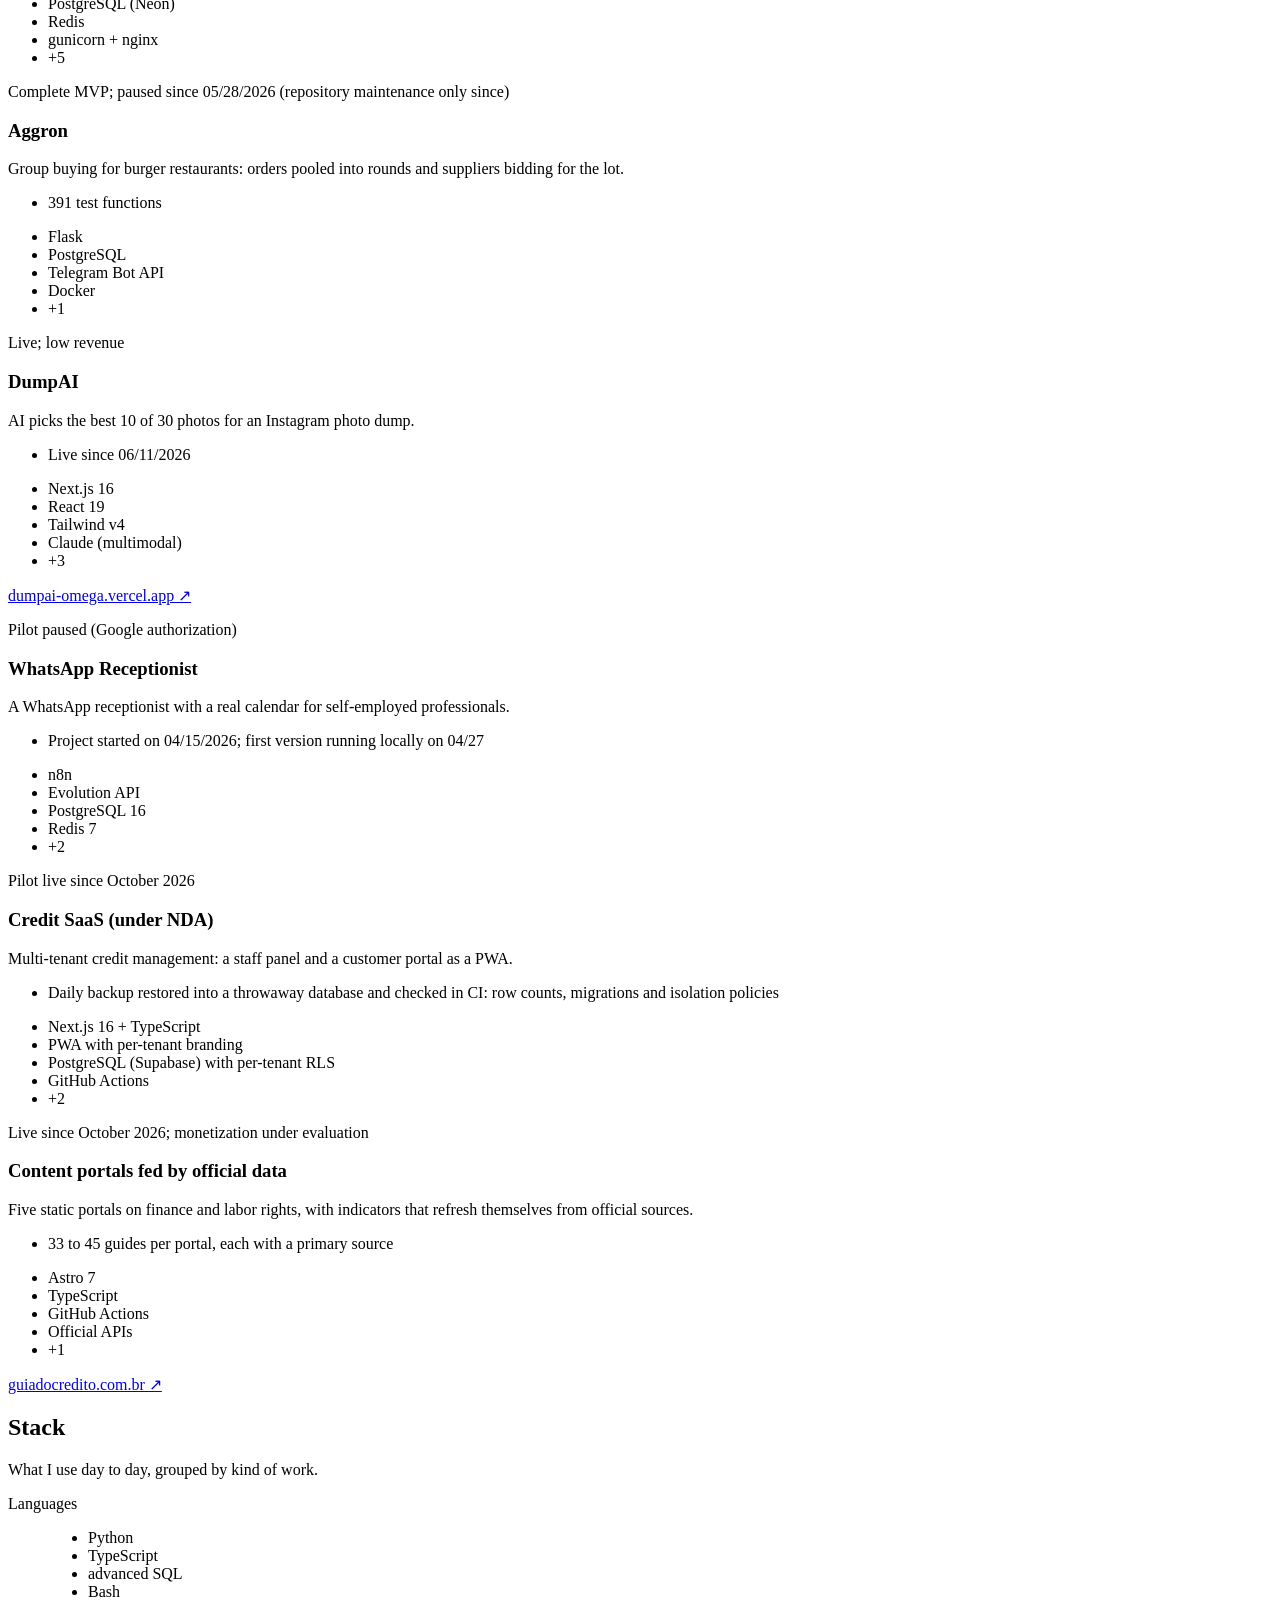
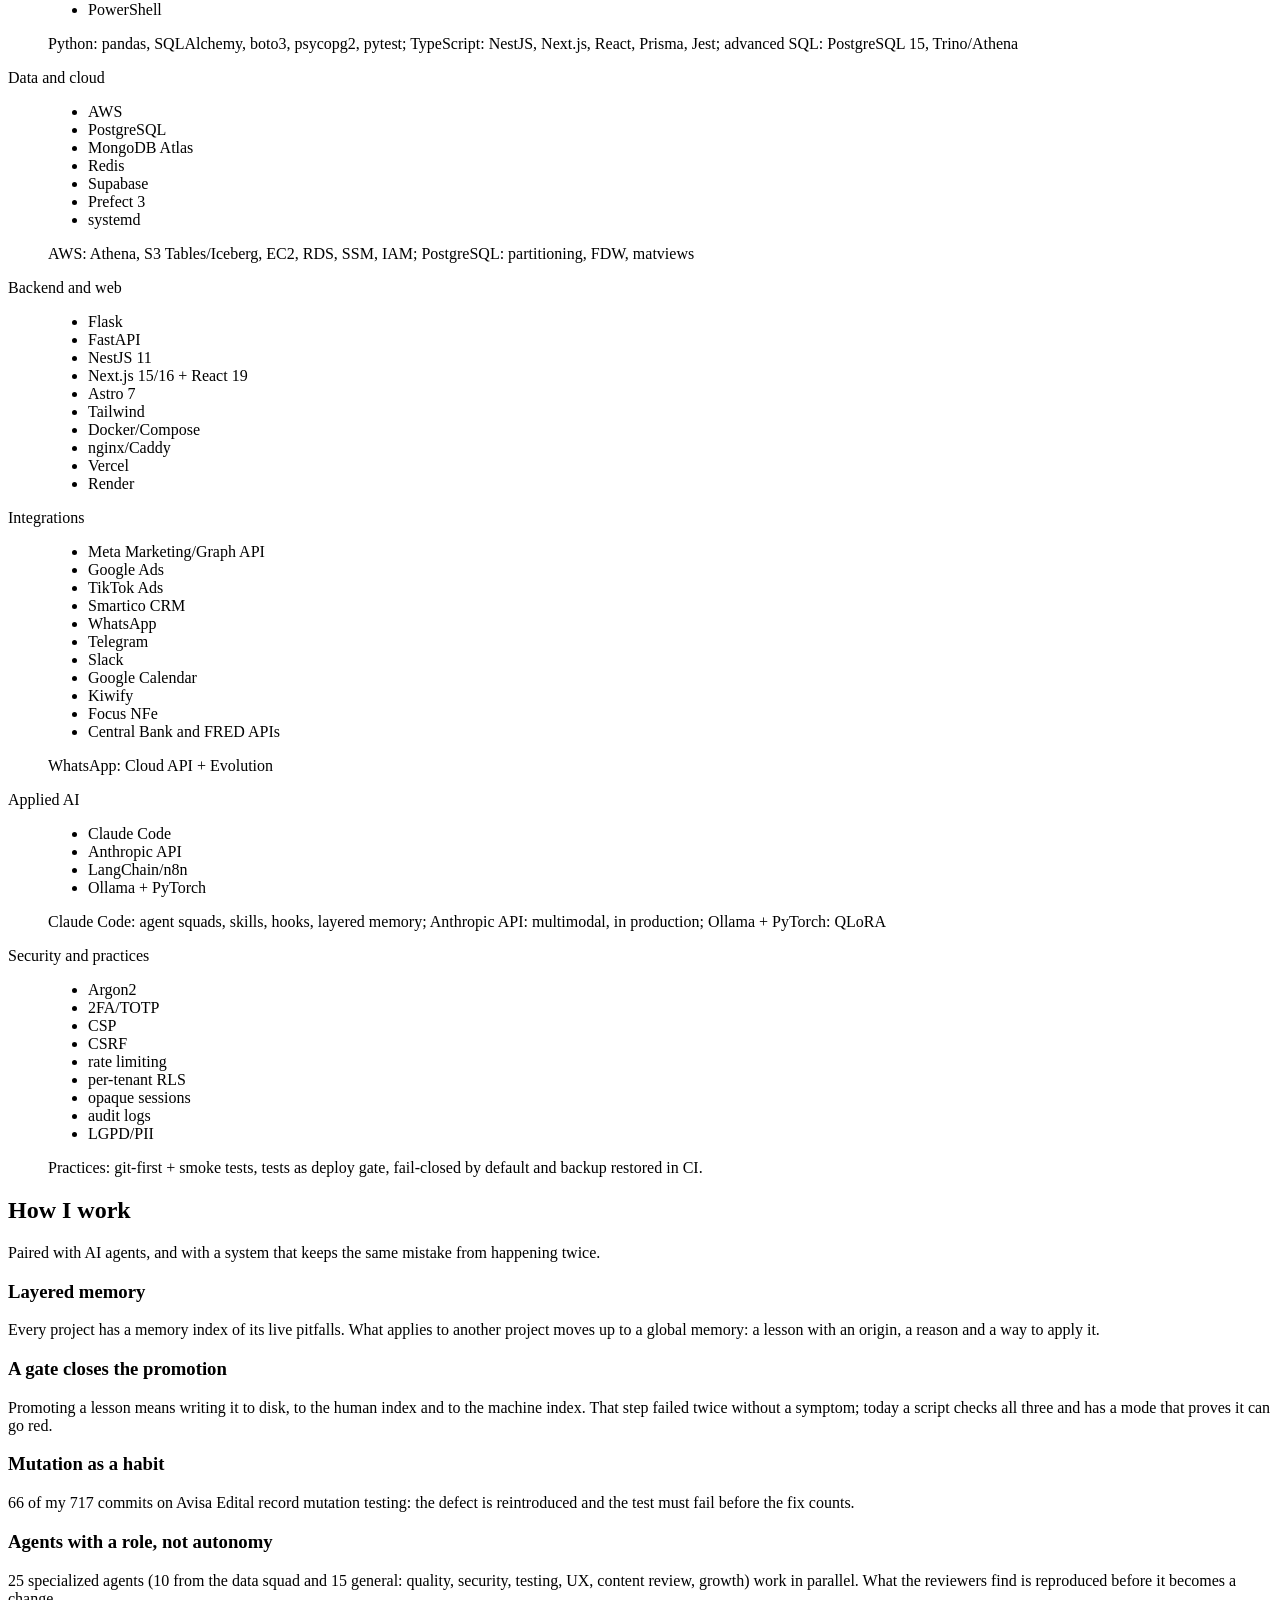
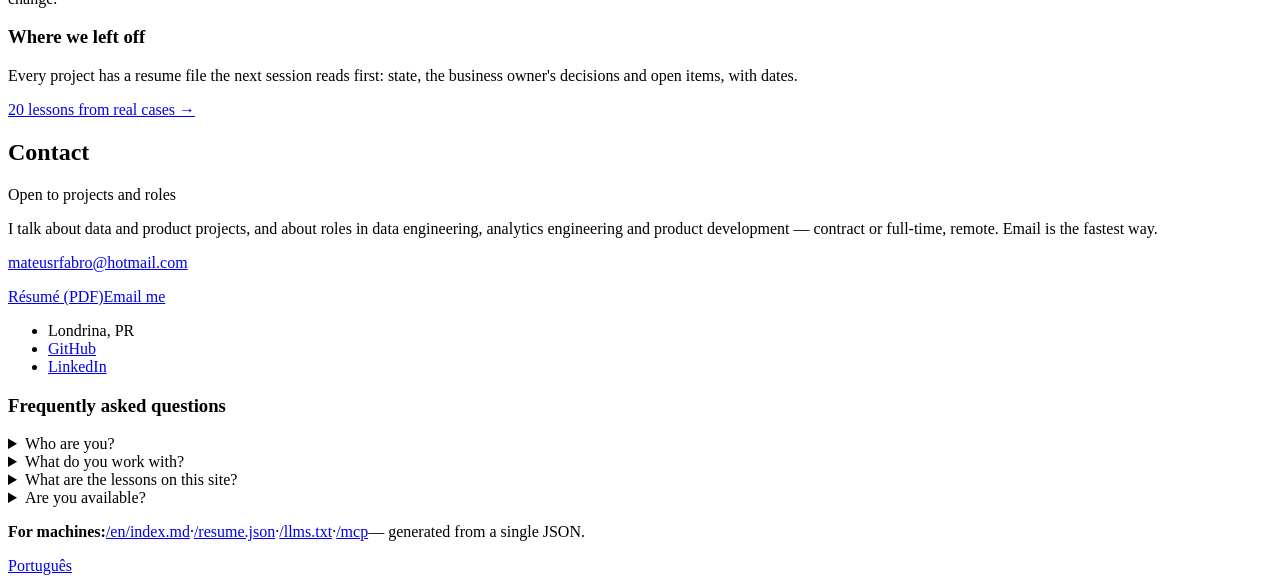
==== commit 962b2d5b: "pingado: mensalidade ativa, duas lojas; sobre do kit dentro do limite" ====
--- a/public/en/index.html
+++ b/public/en/index.html
@@ -59,7 +59,7 @@
 
 <section class="secao" id="entrega"><div class="wrap">
   <header class="secao-cab"><h2>What I deliver</h2></header>
-  <div class="pilares"><article class="pilar"><h3>Data</h3><p>Pipelines, data lake migration, anti-fraud and media attribution for operations across countries and currencies. Fail-closed by default: a source that is down becomes a known state, never a false zero.</p><ul class="marcas"><li>Fail-closed multi-tenant linter: exception list cut from 43 to 3</li><li>Critical query from 240 s to 21 s, with equivalence proven by set comparison</li></ul></article><article class="pilar"><h3>Product</h3><p>Data only counts when it becomes something people use: a bot, a SaaS, a dashboard, a printed receipt. I build and run my own products with real customers, tested, with an honest status, even the ones that stopped.</p><ul class="marcas"><li>Pingado: real customer with two stores in production</li><li>Avisa Edital: live since August 2026; daily operation since October</li></ul></article><article class="pilar"><h3>AI agents</h3><p>Agents with a role, not autonomy: what a reviewer finds is reproduced before it becomes a change. Every fixed mistake becomes a lesson with an origin and a way to apply it, and a script proves the index forgot none.</p><ul class="marcas"><li>Assembled a squad of 25 Claude Code agents with defined roles (10 from the data squad + 15 general)</li><li>Anthropic API in production in two products (multimodal AI in DumpAI; clinical chatbot in Nous Clinical)</li></ul></article></div>
+  <div class="pilares"><article class="pilar"><h3>Data</h3><p>Pipelines, data lake migration, anti-fraud and media attribution for operations across countries and currencies. Fail-closed by default: a source that is down becomes a known state, never a false zero.</p><ul class="marcas"><li>Fail-closed multi-tenant linter: exception list cut from 43 to 3</li><li>Critical query from 240 s to 21 s, with equivalence proven by set comparison</li></ul></article><article class="pilar"><h3>Product</h3><p>Data only counts when it becomes something people use: a bot, a SaaS, a dashboard, a printed receipt. I build and run my own products with real customers, tested, with an honest status, even the ones that stopped.</p><ul class="marcas"><li>Pingado: real customer with two stores in production and an active monthly plan</li><li>Avisa Edital: live since August 2026; daily operation since October</li></ul></article><article class="pilar"><h3>AI agents</h3><p>Agents with a role, not autonomy: what a reviewer finds is reproduced before it becomes a change. Every fixed mistake becomes a lesson with an origin and a way to apply it, and a script proves the index forgot none.</p><ul class="marcas"><li>Assembled a squad of 25 Claude Code agents with defined roles (10 from the data squad + 15 general)</li><li>Anthropic API in production in two products (multimodal AI in DumpAI; clinical chatbot in Nous Clinical)</li></ul></article></div>
 </div></section>
 
 <section class="secao" id="experiencia"><div class="wrap">
@@ -101,7 +101,7 @@
 </article>
 <article class="card" id="pingado">
   
-  <p class="status"><span class="dot vivo" aria-hidden="true"></span>In production since September 2026; monthly plan agreed with the customer</p>
+  <p class="status"><span class="dot vivo" aria-hidden="true"></span>In production since September 2026; active monthly plan, two stores</p>
   <h3>Pingado</h3>
   <p class="linha">Café management: counter sales in three taps, tabs, store credit, stock and the month&#x27;s results.</p>
   <ul class="marcas"><li>2,133 test functions</li></ul>
@@ -192,7 +192,7 @@
   <p class="maq"><b>For machines:</b><a href="/en/index.md">/en/index.md</a><span aria-hidden="true">·</span><a href="/resume.json">/resume.json</a><span aria-hidden="true">·</span><a href="/llms.txt">/llms.txt</a><span aria-hidden="true">·</span><a href="/mcp">/mcp</a><span class="gerado">— generated from a single JSON.</span></p>
   <a class="idioma" href="/" hreflang="pt" lang="pt">Português</a>
 </div></footer>
-<script type="application/json" id="dados">{"perfil": {"nome": "Mateus Fabro", "cargo": "Data \u0026 Analytics Engineer", "subtitulo": "I build the pipeline and the product around it — Python · SQL · TypeScript · AI agents", "cidade": "Londrina", "estado": "PR", "pais": "Brazil", "email": "mateusrfabro@hotmail.com", "github": "https://github.com/mateusrfabro", "linkedin": "https://www.linkedin.com/in/mateusrfabro", "tese": "I build systems that read public sources and production databases and turn them into alerts people can trust. When I get something wrong, I publish the correction — and the mistake becomes a written rule and, whenever possible, a test that enforces it.", "frase_hero": "I build the pipeline and the product around it: from production databases to the alert, dashboard or SaaS the team uses — Python · SQL · TypeScript · AI agents.", "resumo": ["I have worked with data in iGaming since October 2025 — three operations, three countries and three currencies, in a four-person squad: pipelines, the consumer layer of a data lake migration, anti-fraud, media attribution and dashboards.", "Outside work, I built my own products and run the ones that are live: an alert service for physicians' public-sector job calls (PR and SP), a café management system with a real customer in production, a clinic SaaS, a group-buying platform, an AI photo app, five content portals fed by official data and a credit SaaS under NDA.", "I work paired with AI agents (Claude Code) and with a memory system of my own: every fixed mistake that applies to another project becomes a lesson with an origin, a reason and a way to apply it — and a script proves the index forgot none."], "formacao": [{"curso": "Business Administration", "instituicao": "Universidade Anhembi Morumbi", "inicio": "2022", "fim": "2025", "status": "completed"}, {"curso": "Accounting", "instituicao": "Universidade Estadual de Londrina (UEL)", "inicio": "2018", "fim": "2021", "status": "incomplete"}], "idiomas": ["Portuguese (native)", "English (intermediate, fluent technical reading)", "Spanish (basic)"]}, "numeros": [{"valor": "125", "rotulo": "lessons on record from real cases", "fonte": "global memory, global_index.json (107 general + 18 data)"}, {"valor": "1,734", "rotulo": "of my commits in 2026, across 8 own products", "fonte": "git log of the product repositories, my commits only, excluding automated bot commits"}, {"valor": "6,357", "rotulo": "test functions in the 4 Python products", "fonte": "count of def test_ under tests/ in the products with a pytest suite"}, {"valor": "3", "rotulo": "iGaming operations, in 3 countries and 3 currencies", "fonte": "Super Nova Gaming, since Oct 2025"}, {"valor": "3.07 bn", "rotulo": "records in the data lake I migrated", "fonte": "Iceberg catalog inventory of 07/23/2026: 234 tables"}], "projetos": [{"slug": "avisa-edital", "nome": "Avisa Edital", "tipo": "produto", "linha": "Alerts for job calls, appointments and public exam notices for physicians in Paraná and São Paulo, on WhatsApp or Telegram, filtered by specialty and region.", "para_quem": "Physicians who sat a public exam or selection process and cannot miss a job-call deadline — usually 3 to 5 business days.", "papel": "Partner and developer: I built the collectors, bot, site, payments and monitoring alone. The other partner, a physician, handles sales.", "stack": ["Python", "WhatsApp (Evolution API)", "Telegram Bot API", "VM with systemd", "GitHub Actions", "Vercel (Python functions)", "Upstash Redis", "Kiwify (HMAC webhook)", "pypdf + Tesseract (OCR)"], "fatos": ["717 of my commits between 08/12 and 11/05/2026, plus 85 automated bot commits", "3,372 test functions", "Official gazettes of 213 municipalities in PR and 110 in SP, health departments, SAMU consortia and exam-board sites, read every day; OCR of scanned acts", "Sales cycle inside the bot: 7-day free trial with no card, offer at the end of the trial, reminder for stalled signups, referral codes and plans via Kiwify", "Delivered every day on WhatsApp and Telegram, with a humanized queue, anti-ban guard and a sentinel that alerts the operator"], "status": "Live since August 2026; daily operation since October", "url": "https://avisaedital.com.br", "historia": "Collecting is not publishing. When coverage grows, history enters the archive looking like news; the alert now notifies by the date of the event, silently marks the old ones and only announces what came out afterwards — otherwise a subscriber would get \"13 new call-ups\", 10 of them weeks old."}, {"slug": "pingado", "nome": "Pingado", "tipo": "produto", "linha": "Café management: counter sales in three taps, tabs, store credit, stock and the month's results.", "para_quem": "Small cafés. The first customer has been in production since September 2026, with two stores.", "papel": "Developer and product owner: meetings with the customer and each version delivered within a day of the meeting, from v0.2 on.", "stack": ["Flask", "SQLAlchemy + Alembic", "PostgreSQL (Neon)", "Redis", "Docker", "Render"], "fatos": ["486 of my commits between 07/06 and 11/05/2026", "2,133 test functions", "real customer with two stores in production", "NFC-e invoicing implemented with direct issuance to SEFAZ-PR and validated in the sandbox; production issuance awaits the system's enrollment at SEFA-PR"], "status": "In production since September 2026; monthly plan agreed with the customer", "url": "", "historia": "A counter is not an office: PIN login instead of a password, a sale in a few taps and buttons sized for a finger. The printed store-credit statement is product too — printing the real paper is what surfaced \"Seu tem R$ 29,00\" (see corrections)."}, {"slug": "nous-clinical", "nome": "Nous Clinical", "tipo": "produto", "linha": "Clinic management: scheduling, medical records, exams, finance and patient follow-ups.", "para_quem": "Health clinics, with full data separation between clinics.", "papel": "Developed end to end.", "stack": ["Flask", "PostgreSQL (Neon)", "Redis", "gunicorn + nginx", "Docker", "2FA/TOTP", "NFS-e (service invoices)", "Anthropic API (chatbot)", "encrypted backup (age → R2)"], "fatos": ["197 of my commits between 06/05 and 11/05/2026, plus 7 automated bot commits", "461 test functions", "111 routes", "internal security audit (agents, bandit and pip-audit) with no critical or high finding (07/02/2026)", "backup restore not yet tested"], "status": "Last product version on 10/06/2026; repository maintenance only since", "url": "", "historia": "Anonymization under article 18 of Brazil's data protection law (LGPD) that keeps the financial history, and invoices with a generic description — never the diagnosis."}, {"slug": "aggron", "nome": "Aggron", "tipo": "produto", "linha": "Group buying for burger restaurants: orders pooled into rounds and suppliers bidding for the lot.", "para_quem": "Burger restaurants in Londrina that buy little alone and well together.", "papel": "Tech lead and developer, with a partner as product owner.", "stack": ["Flask", "PostgreSQL", "Telegram Bot API", "Docker", "contract PDF"], "fatos": ["196 of my commits between 04/14 and 11/05/2026, plus 7 automated bot commits", "391 test functions", "109 routes", "origin of the Flask platform that Nous and Pingado reuse"], "status": "Complete MVP; paused since 05/28/2026 (repository maintenance only since)", "url": "", "historia": "I fixed a cross-customer leak: the round page showed a restaurant the round's totals, and from there another restaurant's order could be deduced by subtraction. Migrations became idempotent after a clean install broke."}, {"slug": "dumpai", "nome": "DumpAI", "tipo": "produto", "linha": "AI picks the best 10 of 30 photos for an Instagram photo dump.", "para_quem": "People who post carousels and lose half an hour choosing photos.", "papel": "Live the day after the first commit; payments, rate limiting and a security audit within 12 days.", "stack": ["Next.js 16", "React 19", "Tailwind v4", "Claude (multimodal)", "Kiwify", "Upstash (rate limit)", "Vercel"], "fatos": ["23 of my commits between 06/10 and 11/05/2026", "live since 06/11/2026", "images compressed in the browser before upload"], "status": "Live; low revenue", "url": "https://dumpai-omega.vercel.app", "historia": "The product went live in two days and revenue stayed low. The lesson was about business, not engineering: the bottleneck was distribution."}, {"slug": "atendimento-whatsapp", "nome": "WhatsApp Receptionist", "tipo": "produto", "linha": "A WhatsApp receptionist with a real calendar for self-employed professionals.", "para_quem": "Psychologists, lawyers and other professionals who work alone.", "papel": "Architecture and implementation, with a squad of 5 AI agents.", "stack": ["n8n", "Evolution API", "PostgreSQL 16", "Redis 7", "LangChain", "Google Calendar"], "fatos": ["9 of my commits between 09/16 and 11/05/2026", "project started on 04/15/2026; first version running locally on 04/27", "hand-off to a human with a lock on the conversation", "per-customer configuration in YAML (multi-customer version)", "never completed an end-to-end conversation with a customer"], "status": "Pilot paused (Google authorization)", "url": "", "historia": "A customer's configuration field enters the prompt with system privilege — so it is an injection surface: enums, sanitization and explicit negation."}, {"slug": "credito-nda", "nome": "Credit SaaS (under NDA)", "tipo": "produto", "linha": "Multi-tenant credit management: a staff panel and a customer portal as a PWA.", "para_quem": "Small credit operations. Business details under a non-disclosure agreement.", "papel": "End-to-end architecture and implementation, with a partner as product owner.", "stack": ["Next.js 16 + TypeScript", "PWA with per-tenant branding", "PostgreSQL (Supabase) with per-tenant RLS", "GitHub Actions", "Docker (e2e in a container)", "Vercel"], "fatos": ["66 of my commits between 10/13 and 11/05/2026", "daily backup restored into a throwaway database and checked in CI: row counts, migrations and isolation policies", "public signup flow with validations and one-click approval"], "status": "Pilot live since October 2026", "url": "", "historia": "When the OS application control blocked the native password-hashing binary, development moved into a container — and the e2e suite with it."}, {"slug": "portais-conteudo", "nome": "Content portals fed by official data", "tipo": "produto", "linha": "Five static portals on finance and labor rights, with indicators that refresh themselves from official sources.", "para_quem": "Brazilian readers (credit, fixed income, labor rights, dollar finance) and a U.S. audience (personal finance).", "papel": "Built all five: indicator collection, build, AI-assisted editorial review with human approval, and publication on their own domains.", "stack": ["Astro 7", "TypeScript", "GitHub Actions", "Official APIs", "Vercel"], "fatos": ["40 of my commits between 10/20 and 11/03/2026", "33 to 45 guides per portal, each with a primary source", "indicators recomputed by workflow, never typed in", "sources: Central Bank/SGS, FRED, IBGE, Treasury, ANP"], "status": "Live since October 2026; monetization under evaluation", "url": "https://guiadocredito.com.br", "historia": "The first version of one of them carried the photo and credentials of an author who did not exist, generated by AI. They came out before publication: text signed by a person, or unsigned."}, {"slug": "igaming-dados", "nome": "Super Nova Gaming / MultiBet (PGX Group)", "tipo": "trabalho", "linha": "Pipelines, data lake migration, anti-fraud, media attribution and dashboards for three operations in three countries.", "para_quem": "Four-person data squad serving three iGaming operations.", "papel": "Data analyst since Oct 2025, with end-to-end engineering work.", "stack": ["Python", "SQL (PostgreSQL and distributed engines)", "AWS", "NestJS + Next.js", "systemd", "Slack / Telegram / WhatsApp"], "fatos": ["1,408 of my commits between 03/12 and 11/04/2026", "data lake migration (3.07 bn records, 234 tables): a single-source connection layer with one-variable rollback, keeping the interface of the consumer pipelines", "media cost (Meta, Google Ads, TikTok) in a multi-tenant attribution tracker, replacing a paid vendor", "daily risk service and a player credit score", "fail-closed multi-tenant linter: exception list cut from 43 to 3", "critical query from 240 s to 21 s, with equivalence proven by set comparison"], "status": "Current job", "url": "", "historia": "Most of this gazette's corrections were born here. The numbers are real; client names are left out."}], "retificacoes": [{"protocolo": "RET-2026-0728", "data": "2026-07-28", "contexto": "Checker for an automated alert", "onde_se_le": "24 green checks: fix validated.", "leia_se": "The checker let 3 of 7 reversions of the bug slip through. Since then, every important test is proven by mutation: I revert the fix in a copy and require the suite to go red.", "regra": "Mutation testing: prove the test can fail"}, {"protocolo": "RET-2026-0727", "data": "2026-07-27", "contexto": "Financial reconciliation", "onde_se_le": "0 duplicate credits.", "leia_se": "A UNIQUE constraint made the zero mandatory: the control just repeated the schema. The case that could actually happen was not being measured — and it had candidates.", "regra": "A control with a forced result is not a control"}, {"protocolo": "RET-2026-0819", "data": "2026-08-19", "contexto": "One exchange with the infrastructure team", "onde_se_le": "Six statements, each backed by a query.", "leia_se": "Six wrong statements. No query was wrong: in every one, the sentence claimed more than the predicate measured. The person on the other side was right on the detail every single time.", "regra": "The conclusion cannot be wider than the test"}, {"protocolo": "RET-2026-0716", "data": "2026-07-16", "contexto": "Pingado, printed store-credit statement", "onde_se_le": "347 green tests.", "leia_se": "The paper said \"Seu tem R$ 29,00 de crédito\" (roughly \"Mr has … in credit\"): the code cut the name at the first space, and at a Brazilian café half the regulars are \"Seu\" or \"Dona\" somebody. Only printing the real artifact caught it.", "regra": "Render the artifact the user receives"}, {"protocolo": "RET-2026-0821", "data": "2026-08-21", "contexto": "Avisa Edital, Telegram bot", "onde_se_le": "SEO redirect: just domain canonicalization.", "leia_se": "The bot's webhook started getting 308 and the bot went silent for 3h30. The API route left the redirect, a test reads the configuration and a sentinel watches for silence.", "regra": "A canonicalization redirect swallows webhooks"}, {"protocolo": "RET-2026-0824", "data": "2026-08-24", "contexto": "Avisa Edital, the bot's reply", "onde_se_le": "We don't watch your city yet.", "leia_se": "We watched 192; production saw 11. The canonical list lived in a git-ignored folder that only existed on my machine.", "regra": "Reference data lives with the code, not in the ignored folder"}, {"protocolo": "RET-2026-0824-B", "data": "2026-08-24", "contexto": "Avisa Edital, 90-day backfill", "onde_se_le": "Backfill in 7-day slices, one per night in the cloud, until complete.", "leia_se": "Slices were computed from today, so their edges moved one day per day: 0 of 13 slices in common between two consecutive days. The step timed out without ever saving progress — about 30% of the monthly CI allowance spent on work that could never finish.", "regra": "Progress only persists if its key is stable over time"}, {"protocolo": "RET-2026-0921", "data": "2026-09-21", "contexto": "Avisa Edital, per-platform alarm", "onde_se_le": "If a gazette platform goes down entirely, the dashboard names it.", "leia_se": "The adapter swallowed the failure and returned an empty list: the five cities looked alive, and the alarm would never fire in the one case it was built for. The dashboard also filtered out the platform name. Found in a review of what I myself had shipped four days earlier.", "regra": "An exception path only exists if it is exercised on purpose"}, {"protocolo": "RET-2026-0923", "data": "2026-09-23", "contexto": "This site, the day before going live", "onde_se_le": "847 commits across the four products.", "leia_se": "820 of my commits across five products. The four added up to 827 — the 847 included a fifth — and 27 came from the publishing bot. The test that sums the projects caught the first mistake; the fact-check caught the second.", "regra": "A number outside the code ages on its own"}], "disponibilidade": {"status": "open to projects and roles", "texto": "I talk about data and product projects, and about roles in data engineering, analytics engineering and product development — contract or full-time, remote. Email is the fastest way.", "canal": "mateusrfabro@hotmail.com"}}</script>
+<script type="application/json" id="dados">{"perfil": {"nome": "Mateus Fabro", "cargo": "Data \u0026 Analytics Engineer", "subtitulo": "I build the pipeline and the product around it — Python · SQL · TypeScript · AI agents", "cidade": "Londrina", "estado": "PR", "pais": "Brazil", "email": "mateusrfabro@hotmail.com", "github": "https://github.com/mateusrfabro", "linkedin": "https://www.linkedin.com/in/mateusrfabro", "tese": "I build systems that read public sources and production databases and turn them into alerts people can trust. When I get something wrong, I publish the correction — and the mistake becomes a written rule and, whenever possible, a test that enforces it.", "frase_hero": "I build the pipeline and the product around it: from production databases to the alert, dashboard or SaaS the team uses — Python · SQL · TypeScript · AI agents.", "resumo": ["I have worked with data in iGaming since October 2025 — three operations, three countries and three currencies, in a four-person squad: pipelines, the consumer layer of a data lake migration, anti-fraud, media attribution and dashboards.", "Outside work, I built my own products and run the ones that are live: an alert service for physicians' public-sector job calls (PR and SP), a café management system with a real customer in production, a clinic SaaS, a group-buying platform, an AI photo app, five content portals fed by official data and a credit SaaS under NDA.", "I work paired with AI agents (Claude Code) and with a memory system of my own: every fixed mistake that applies to another project becomes a lesson with an origin, a reason and a way to apply it — and a script proves the index forgot none."], "formacao": [{"curso": "Business Administration", "instituicao": "Universidade Anhembi Morumbi", "inicio": "2022", "fim": "2025", "status": "completed"}, {"curso": "Accounting", "instituicao": "Universidade Estadual de Londrina (UEL)", "inicio": "2018", "fim": "2021", "status": "incomplete"}], "idiomas": ["Portuguese (native)", "English (intermediate, fluent technical reading)", "Spanish (basic)"]}, "numeros": [{"valor": "125", "rotulo": "lessons on record from real cases", "fonte": "global memory, global_index.json (107 general + 18 data)"}, {"valor": "1,734", "rotulo": "of my commits in 2026, across 8 own products", "fonte": "git log of the product repositories, my commits only, excluding automated bot commits"}, {"valor": "6,357", "rotulo": "test functions in the 4 Python products", "fonte": "count of def test_ under tests/ in the products with a pytest suite"}, {"valor": "3", "rotulo": "iGaming operations, in 3 countries and 3 currencies", "fonte": "Super Nova Gaming, since Oct 2025"}, {"valor": "3.07 bn", "rotulo": "records in the data lake I migrated", "fonte": "Iceberg catalog inventory of 07/23/2026: 234 tables"}], "projetos": [{"slug": "avisa-edital", "nome": "Avisa Edital", "tipo": "produto", "linha": "Alerts for job calls, appointments and public exam notices for physicians in Paraná and São Paulo, on WhatsApp or Telegram, filtered by specialty and region.", "para_quem": "Physicians who sat a public exam or selection process and cannot miss a job-call deadline — usually 3 to 5 business days.", "papel": "Partner and developer: I built the collectors, bot, site, payments and monitoring alone. The other partner, a physician, handles sales.", "stack": ["Python", "WhatsApp (Evolution API)", "Telegram Bot API", "VM with systemd", "GitHub Actions", "Vercel (Python functions)", "Upstash Redis", "Kiwify (HMAC webhook)", "pypdf + Tesseract (OCR)"], "fatos": ["717 of my commits between 08/12 and 11/05/2026, plus 85 automated bot commits", "3,372 test functions", "Official gazettes of 213 municipalities in PR and 110 in SP, health departments, SAMU consortia and exam-board sites, read every day; OCR of scanned acts", "Sales cycle inside the bot: 7-day free trial with no card, offer at the end of the trial, reminder for stalled signups, referral codes and plans via Kiwify", "Delivered every day on WhatsApp and Telegram, with a humanized queue, anti-ban guard and a sentinel that alerts the operator"], "status": "Live since August 2026; daily operation since October", "url": "https://avisaedital.com.br", "historia": "Collecting is not publishing. When coverage grows, history enters the archive looking like news; the alert now notifies by the date of the event, silently marks the old ones and only announces what came out afterwards — otherwise a subscriber would get \"13 new call-ups\", 10 of them weeks old."}, {"slug": "pingado", "nome": "Pingado", "tipo": "produto", "linha": "Café management: counter sales in three taps, tabs, store credit, stock and the month's results.", "para_quem": "Small cafés. The first customer has been in production since September 2026, with two stores.", "papel": "Developer and product owner: meetings with the customer and each version delivered within a day of the meeting, from v0.2 on.", "stack": ["Flask", "SQLAlchemy + Alembic", "PostgreSQL (Neon)", "Redis", "Docker", "Render"], "fatos": ["486 of my commits between 07/06 and 11/05/2026", "2,133 test functions", "real customer with two stores in production and an active monthly plan", "NFC-e invoicing implemented with direct issuance to SEFAZ-PR and validated in the sandbox; production issuance awaits the system's enrollment at SEFA-PR"], "status": "In production since September 2026; active monthly plan, two stores", "url": "", "historia": "A counter is not an office: PIN login instead of a password, a sale in a few taps and buttons sized for a finger. The printed store-credit statement is product too — printing the real paper is what surfaced \"Seu tem R$ 29,00\" (see corrections)."}, {"slug": "nous-clinical", "nome": "Nous Clinical", "tipo": "produto", "linha": "Clinic management: scheduling, medical records, exams, finance and patient follow-ups.", "para_quem": "Health clinics, with full data separation between clinics.", "papel": "Developed end to end.", "stack": ["Flask", "PostgreSQL (Neon)", "Redis", "gunicorn + nginx", "Docker", "2FA/TOTP", "NFS-e (service invoices)", "Anthropic API (chatbot)", "encrypted backup (age → R2)"], "fatos": ["197 of my commits between 06/05 and 11/05/2026, plus 7 automated bot commits", "461 test functions", "111 routes", "internal security audit (agents, bandit and pip-audit) with no critical or high finding (07/02/2026)", "backup restore not yet tested"], "status": "Last product version on 10/06/2026; repository maintenance only since", "url": "", "historia": "Anonymization under article 18 of Brazil's data protection law (LGPD) that keeps the financial history, and invoices with a generic description — never the diagnosis."}, {"slug": "aggron", "nome": "Aggron", "tipo": "produto", "linha": "Group buying for burger restaurants: orders pooled into rounds and suppliers bidding for the lot.", "para_quem": "Burger restaurants in Londrina that buy little alone and well together.", "papel": "Tech lead and developer, with a partner as product owner.", "stack": ["Flask", "PostgreSQL", "Telegram Bot API", "Docker", "contract PDF"], "fatos": ["196 of my commits between 04/14 and 11/05/2026, plus 7 automated bot commits", "391 test functions", "109 routes", "origin of the Flask platform that Nous and Pingado reuse"], "status": "Complete MVP; paused since 05/28/2026 (repository maintenance only since)", "url": "", "historia": "I fixed a cross-customer leak: the round page showed a restaurant the round's totals, and from there another restaurant's order could be deduced by subtraction. Migrations became idempotent after a clean install broke."}, {"slug": "dumpai", "nome": "DumpAI", "tipo": "produto", "linha": "AI picks the best 10 of 30 photos for an Instagram photo dump.", "para_quem": "People who post carousels and lose half an hour choosing photos.", "papel": "Live the day after the first commit; payments, rate limiting and a security audit within 12 days.", "stack": ["Next.js 16", "React 19", "Tailwind v4", "Claude (multimodal)", "Kiwify", "Upstash (rate limit)", "Vercel"], "fatos": ["23 of my commits between 06/10 and 11/05/2026", "live since 06/11/2026", "images compressed in the browser before upload"], "status": "Live; low revenue", "url": "https://dumpai-omega.vercel.app", "historia": "The product went live in two days and revenue stayed low. The lesson was about business, not engineering: the bottleneck was distribution."}, {"slug": "atendimento-whatsapp", "nome": "WhatsApp Receptionist", "tipo": "produto", "linha": "A WhatsApp receptionist with a real calendar for self-employed professionals.", "para_quem": "Psychologists, lawyers and other professionals who work alone.", "papel": "Architecture and implementation, with a squad of 5 AI agents.", "stack": ["n8n", "Evolution API", "PostgreSQL 16", "Redis 7", "LangChain", "Google Calendar"], "fatos": ["9 of my commits between 09/16 and 11/05/2026", "project started on 04/15/2026; first version running locally on 04/27", "hand-off to a human with a lock on the conversation", "per-customer configuration in YAML (multi-customer version)", "never completed an end-to-end conversation with a customer"], "status": "Pilot paused (Google authorization)", "url": "", "historia": "A customer's configuration field enters the prompt with system privilege — so it is an injection surface: enums, sanitization and explicit negation."}, {"slug": "credito-nda", "nome": "Credit SaaS (under NDA)", "tipo": "produto", "linha": "Multi-tenant credit management: a staff panel and a customer portal as a PWA.", "para_quem": "Small credit operations. Business details under a non-disclosure agreement.", "papel": "End-to-end architecture and implementation, with a partner as product owner.", "stack": ["Next.js 16 + TypeScript", "PWA with per-tenant branding", "PostgreSQL (Supabase) with per-tenant RLS", "GitHub Actions", "Docker (e2e in a container)", "Vercel"], "fatos": ["66 of my commits between 10/13 and 11/05/2026", "daily backup restored into a throwaway database and checked in CI: row counts, migrations and isolation policies", "public signup flow with validations and one-click approval"], "status": "Pilot live since October 2026", "url": "", "historia": "When the OS application control blocked the native password-hashing binary, development moved into a container — and the e2e suite with it."}, {"slug": "portais-conteudo", "nome": "Content portals fed by official data", "tipo": "produto", "linha": "Five static portals on finance and labor rights, with indicators that refresh themselves from official sources.", "para_quem": "Brazilian readers (credit, fixed income, labor rights, dollar finance) and a U.S. audience (personal finance).", "papel": "Built all five: indicator collection, build, AI-assisted editorial review with human approval, and publication on their own domains.", "stack": ["Astro 7", "TypeScript", "GitHub Actions", "Official APIs", "Vercel"], "fatos": ["40 of my commits between 10/20 and 11/03/2026", "33 to 45 guides per portal, each with a primary source", "indicators recomputed by workflow, never typed in", "sources: Central Bank/SGS, FRED, IBGE, Treasury, ANP"], "status": "Live since October 2026; monetization under evaluation", "url": "https://guiadocredito.com.br", "historia": "The first version of one of them carried the photo and credentials of an author who did not exist, generated by AI. They came out before publication: text signed by a person, or unsigned."}, {"slug": "igaming-dados", "nome": "Super Nova Gaming / MultiBet (PGX Group)", "tipo": "trabalho", "linha": "Pipelines, data lake migration, anti-fraud, media attribution and dashboards for three operations in three countries.", "para_quem": "Four-person data squad serving three iGaming operations.", "papel": "Data analyst since Oct 2025, with end-to-end engineering work.", "stack": ["Python", "SQL (PostgreSQL and distributed engines)", "AWS", "NestJS + Next.js", "systemd", "Slack / Telegram / WhatsApp"], "fatos": ["1,408 of my commits between 03/12 and 11/04/2026", "data lake migration (3.07 bn records, 234 tables): a single-source connection layer with one-variable rollback, keeping the interface of the consumer pipelines", "media cost (Meta, Google Ads, TikTok) in a multi-tenant attribution tracker, replacing a paid vendor", "daily risk service and a player credit score", "fail-closed multi-tenant linter: exception list cut from 43 to 3", "critical query from 240 s to 21 s, with equivalence proven by set comparison"], "status": "Current job", "url": "", "historia": "Most of this gazette's corrections were born here. The numbers are real; client names are left out."}], "retificacoes": [{"protocolo": "RET-2026-0728", "data": "2026-07-28", "contexto": "Checker for an automated alert", "onde_se_le": "24 green checks: fix validated.", "leia_se": "The checker let 3 of 7 reversions of the bug slip through. Since then, every important test is proven by mutation: I revert the fix in a copy and require the suite to go red.", "regra": "Mutation testing: prove the test can fail"}, {"protocolo": "RET-2026-0727", "data": "2026-07-27", "contexto": "Financial reconciliation", "onde_se_le": "0 duplicate credits.", "leia_se": "A UNIQUE constraint made the zero mandatory: the control just repeated the schema. The case that could actually happen was not being measured — and it had candidates.", "regra": "A control with a forced result is not a control"}, {"protocolo": "RET-2026-0819", "data": "2026-08-19", "contexto": "One exchange with the infrastructure team", "onde_se_le": "Six statements, each backed by a query.", "leia_se": "Six wrong statements. No query was wrong: in every one, the sentence claimed more than the predicate measured. The person on the other side was right on the detail every single time.", "regra": "The conclusion cannot be wider than the test"}, {"protocolo": "RET-2026-0716", "data": "2026-07-16", "contexto": "Pingado, printed store-credit statement", "onde_se_le": "347 green tests.", "leia_se": "The paper said \"Seu tem R$ 29,00 de crédito\" (roughly \"Mr has … in credit\"): the code cut the name at the first space, and at a Brazilian café half the regulars are \"Seu\" or \"Dona\" somebody. Only printing the real artifact caught it.", "regra": "Render the artifact the user receives"}, {"protocolo": "RET-2026-0821", "data": "2026-08-21", "contexto": "Avisa Edital, Telegram bot", "onde_se_le": "SEO redirect: just domain canonicalization.", "leia_se": "The bot's webhook started getting 308 and the bot went silent for 3h30. The API route left the redirect, a test reads the configuration and a sentinel watches for silence.", "regra": "A canonicalization redirect swallows webhooks"}, {"protocolo": "RET-2026-0824", "data": "2026-08-24", "contexto": "Avisa Edital, the bot's reply", "onde_se_le": "We don't watch your city yet.", "leia_se": "We watched 192; production saw 11. The canonical list lived in a git-ignored folder that only existed on my machine.", "regra": "Reference data lives with the code, not in the ignored folder"}, {"protocolo": "RET-2026-0824-B", "data": "2026-08-24", "contexto": "Avisa Edital, 90-day backfill", "onde_se_le": "Backfill in 7-day slices, one per night in the cloud, until complete.", "leia_se": "Slices were computed from today, so their edges moved one day per day: 0 of 13 slices in common between two consecutive days. The step timed out without ever saving progress — about 30% of the monthly CI allowance spent on work that could never finish.", "regra": "Progress only persists if its key is stable over time"}, {"protocolo": "RET-2026-0921", "data": "2026-09-21", "contexto": "Avisa Edital, per-platform alarm", "onde_se_le": "If a gazette platform goes down entirely, the dashboard names it.", "leia_se": "The adapter swallowed the failure and returned an empty list: the five cities looked alive, and the alarm would never fire in the one case it was built for. The dashboard also filtered out the platform name. Found in a review of what I myself had shipped four days earlier.", "regra": "An exception path only exists if it is exercised on purpose"}, {"protocolo": "RET-2026-0923", "data": "2026-09-23", "contexto": "This site, the day before going live", "onde_se_le": "847 commits across the four products.", "leia_se": "820 of my commits across five products. The four added up to 827 — the 847 included a fifth — and 27 came from the publishing bot. The test that sums the projects caught the first mistake; the fact-check caught the second.", "regra": "A number outside the code ages on its own"}], "disponibilidade": {"status": "open to projects and roles", "texto": "I talk about data and product projects, and about roles in data engineering, analytics engineering and product development — contract or full-time, remote. Email is the fastest way.", "canal": "mateusrfabro@hotmail.com"}}</script>
 <script src="/app.js" defer></script>
 </body>
 </html>
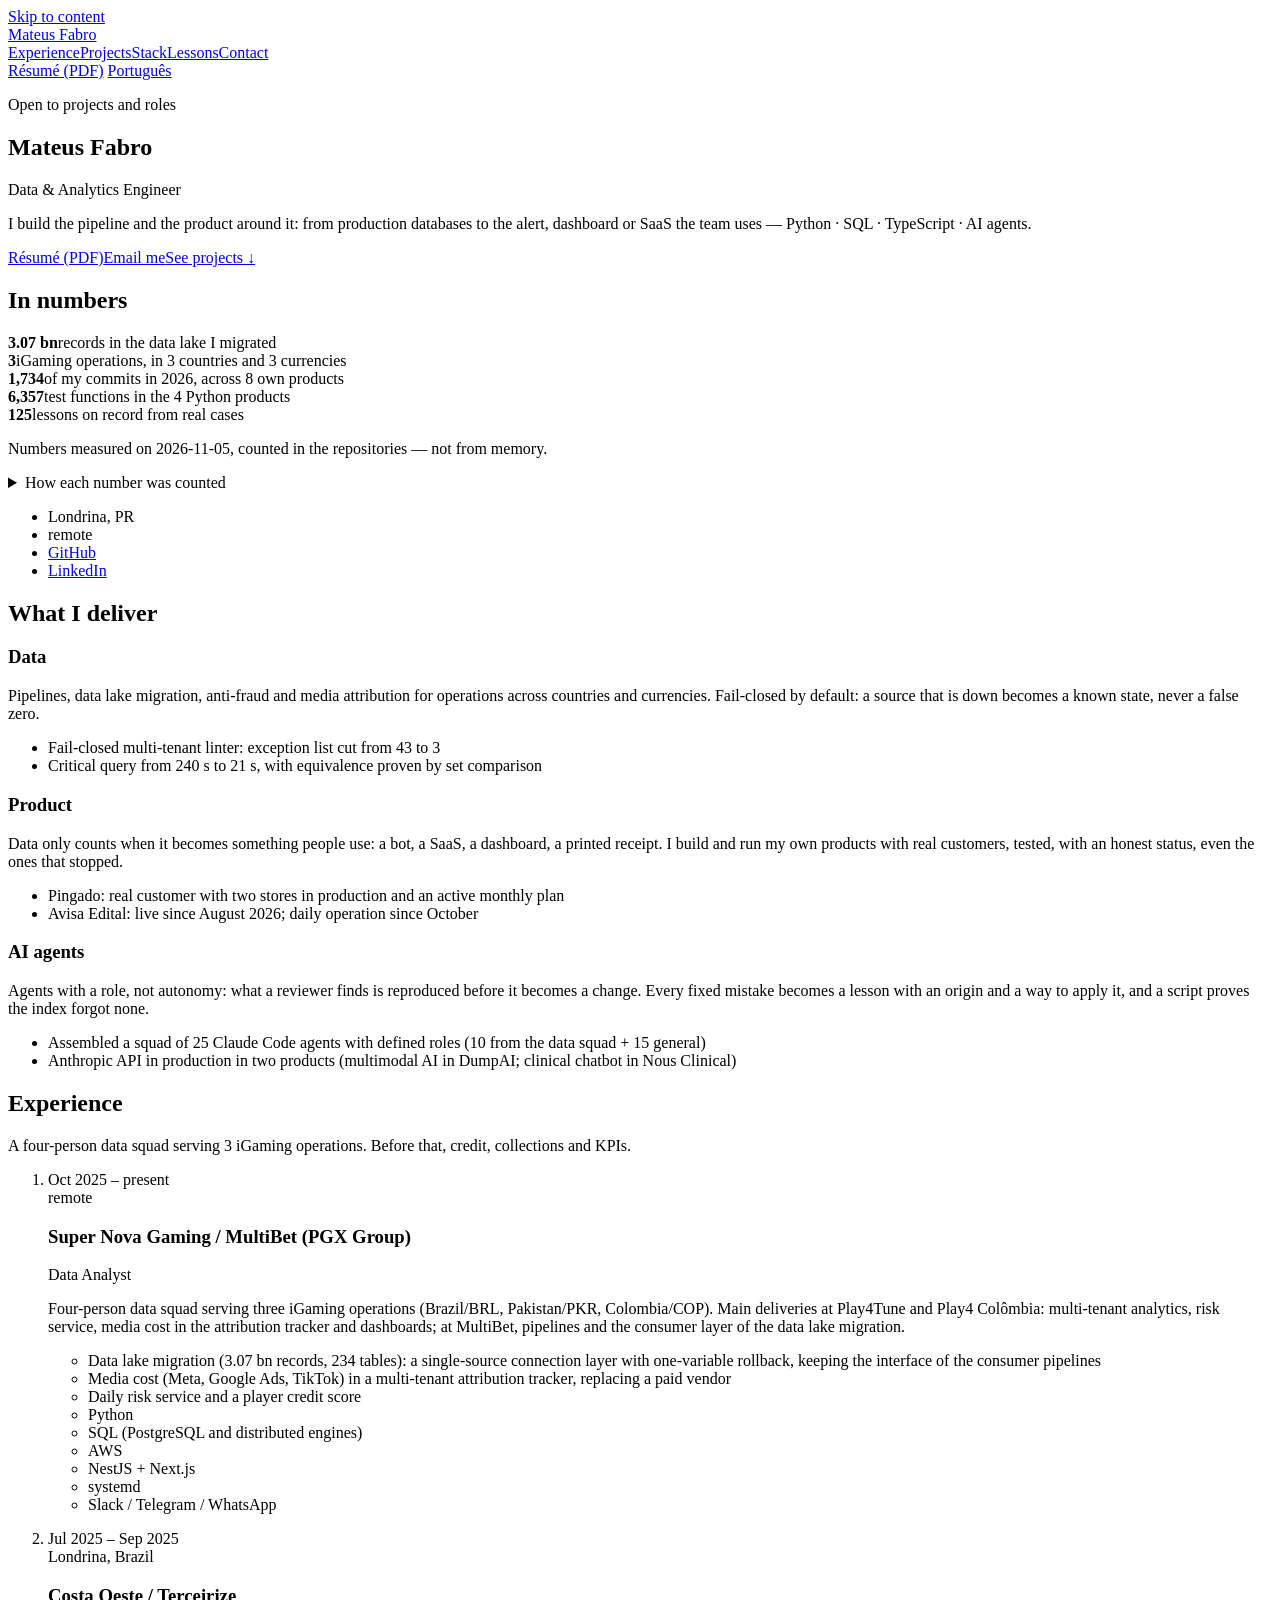
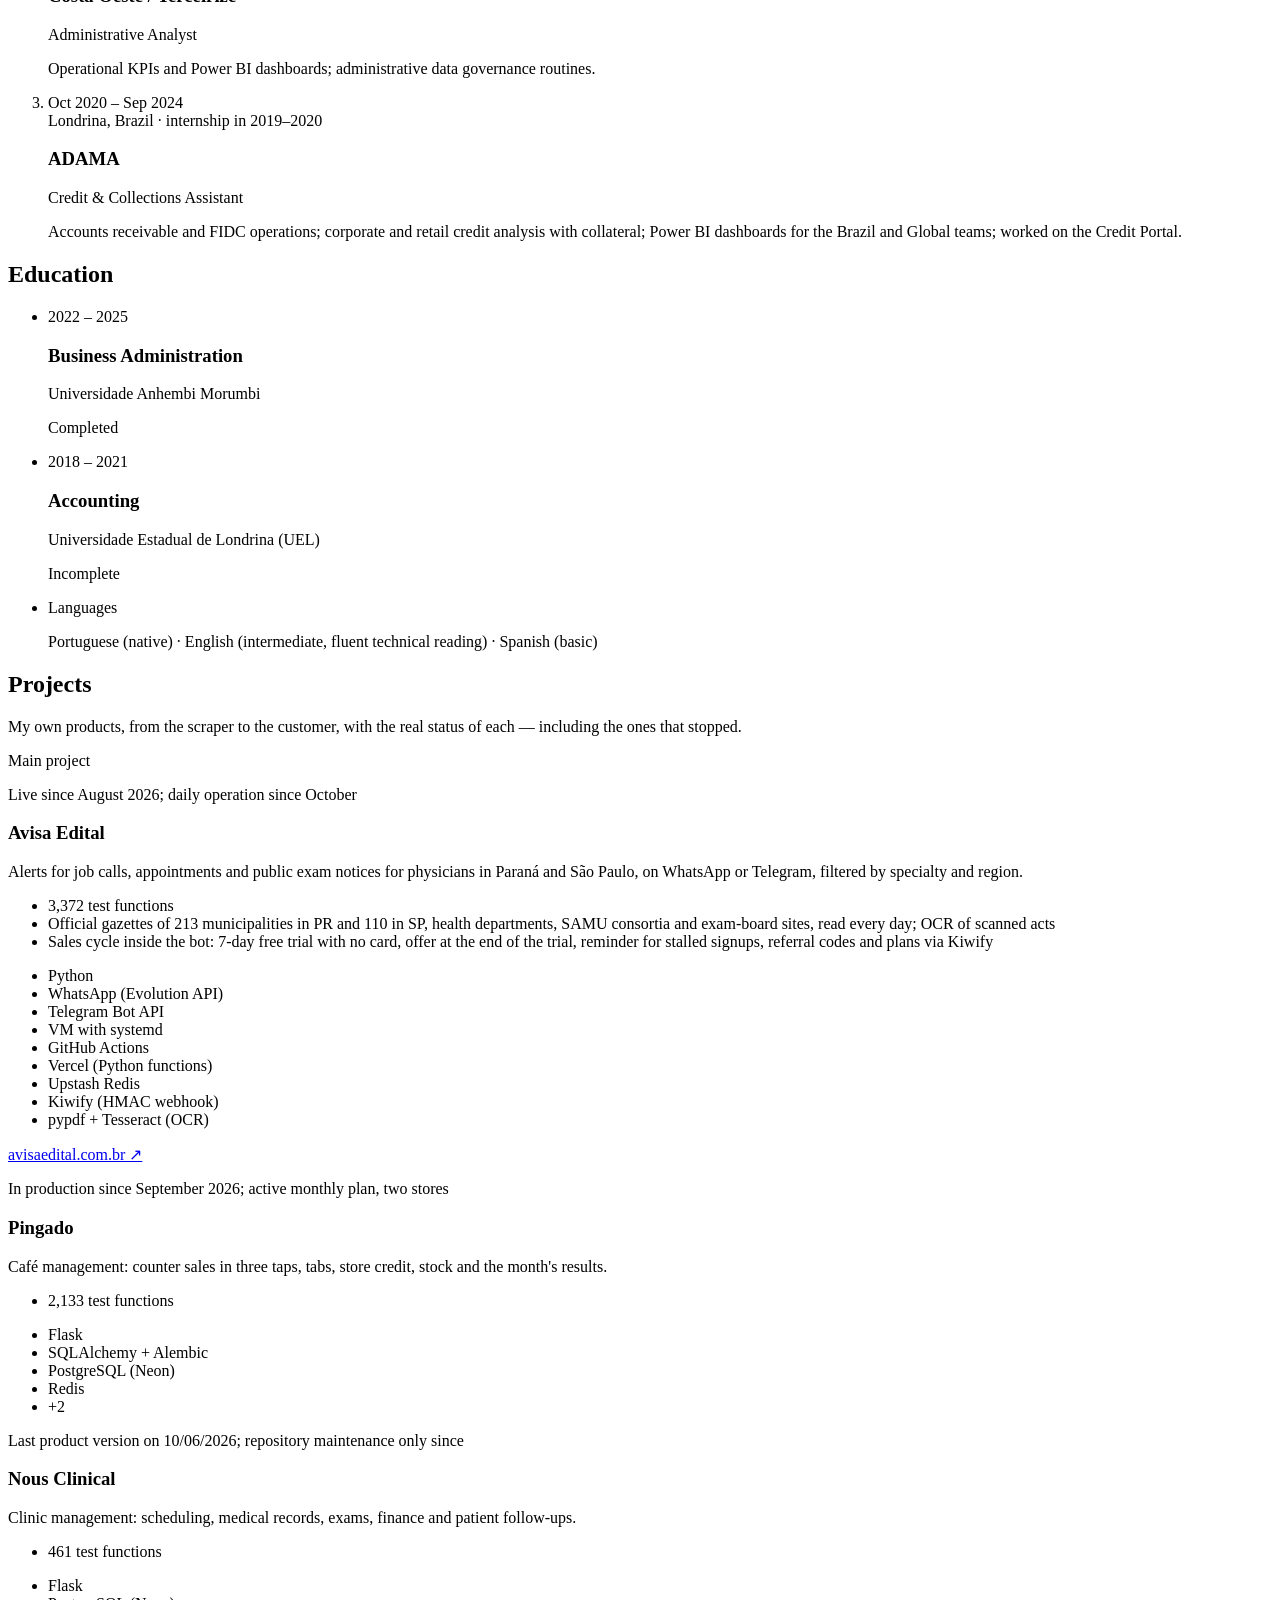
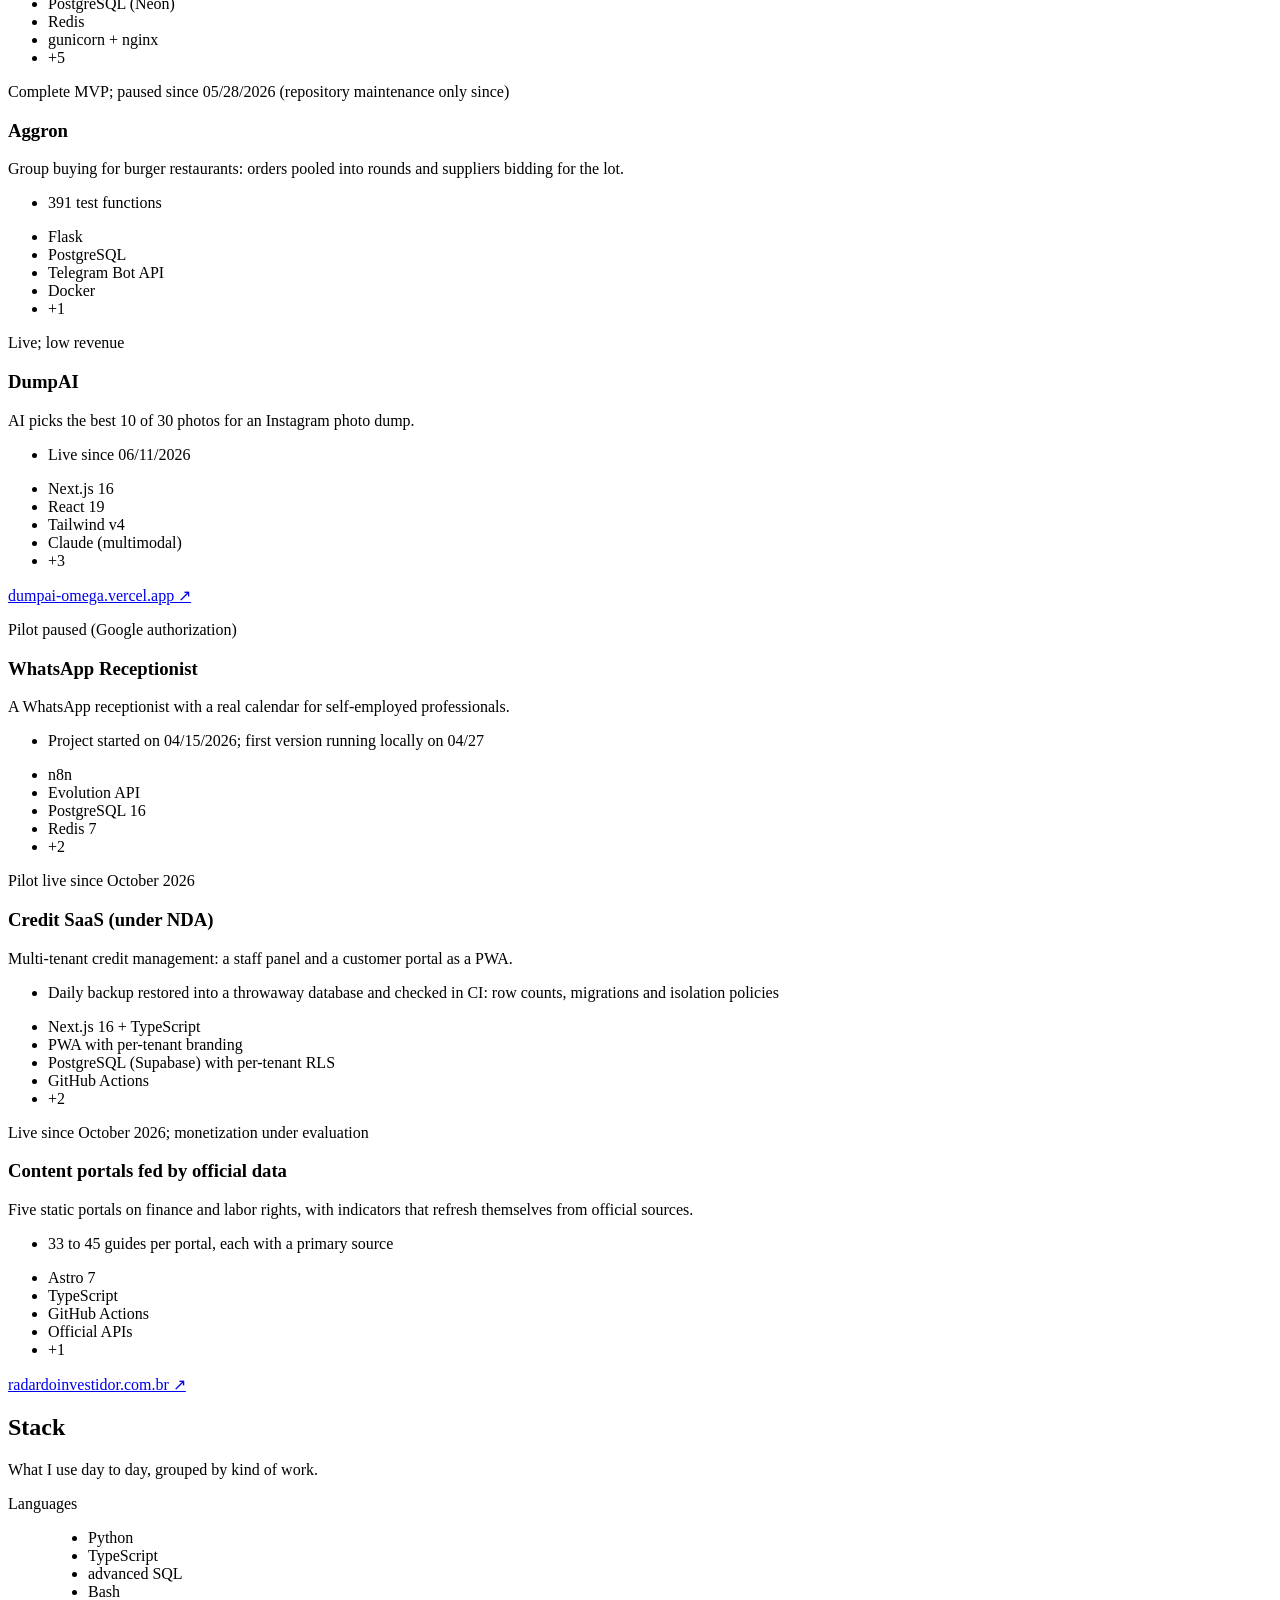
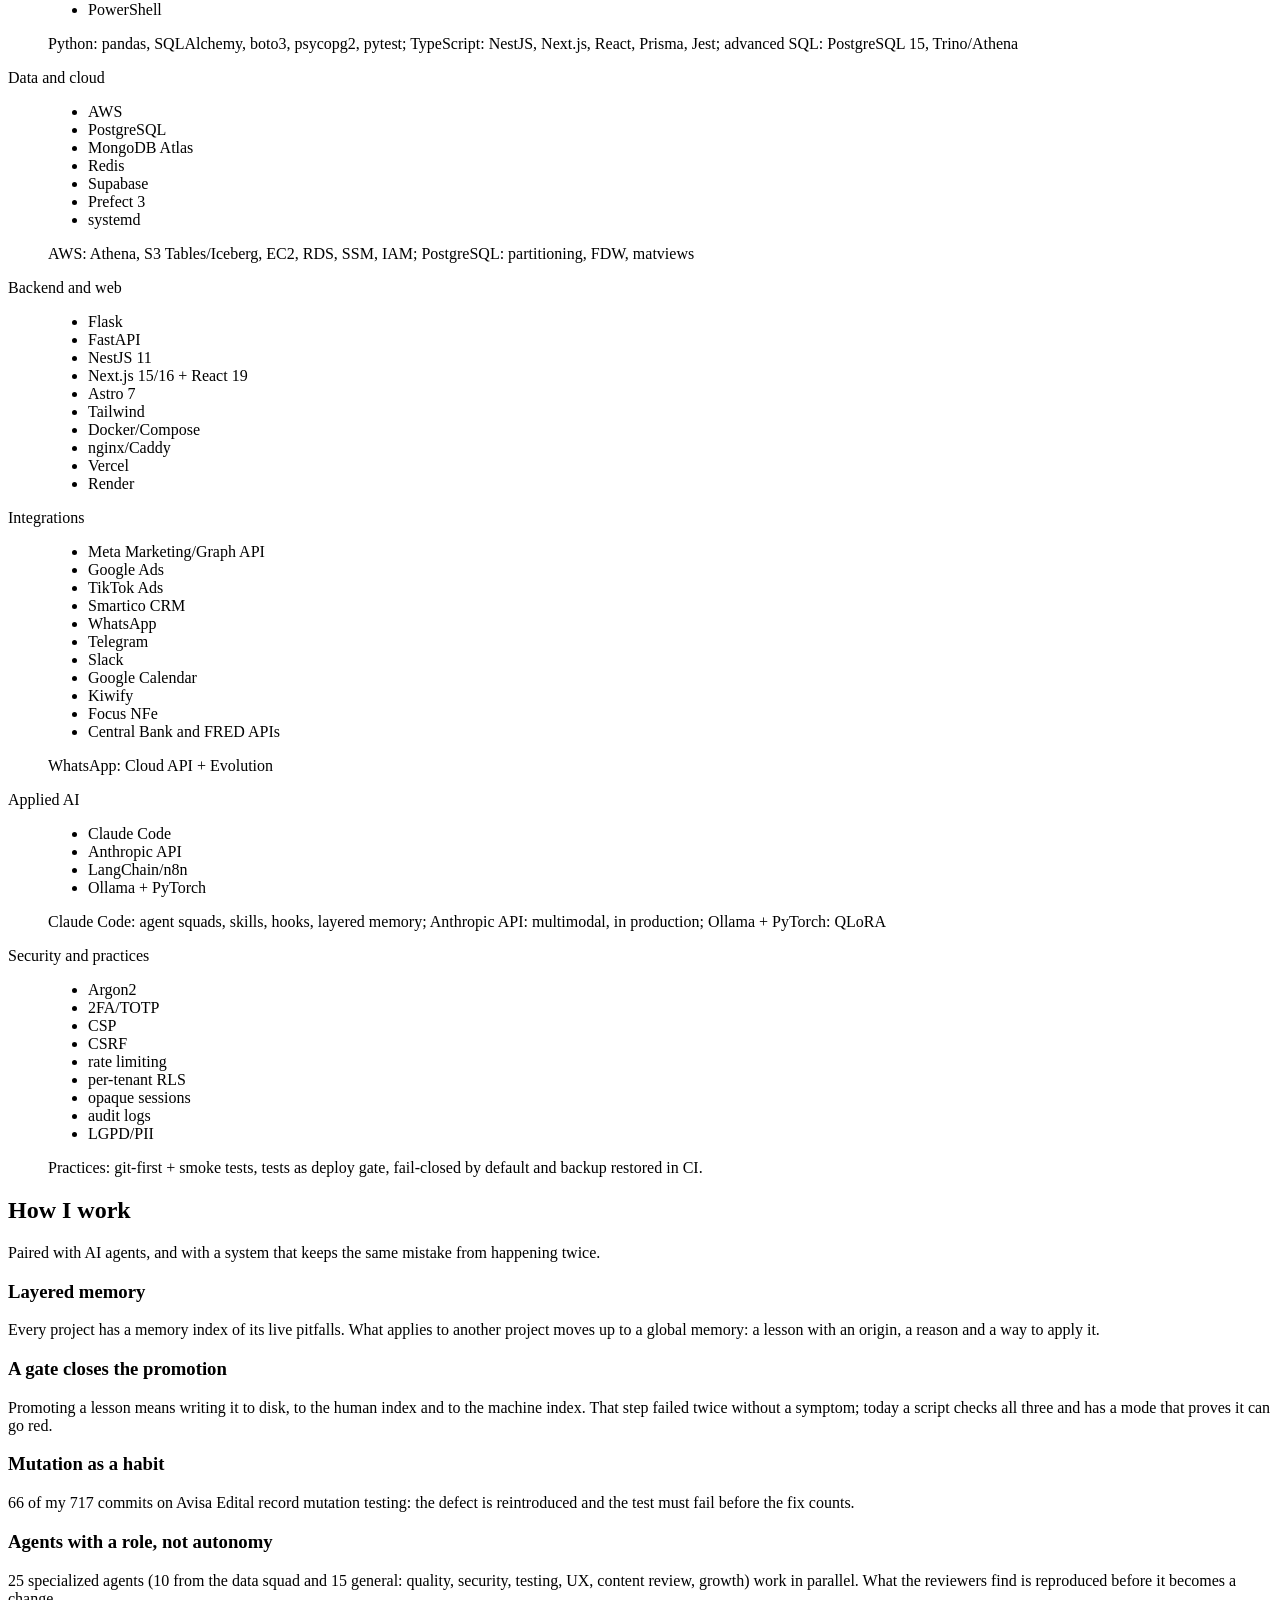
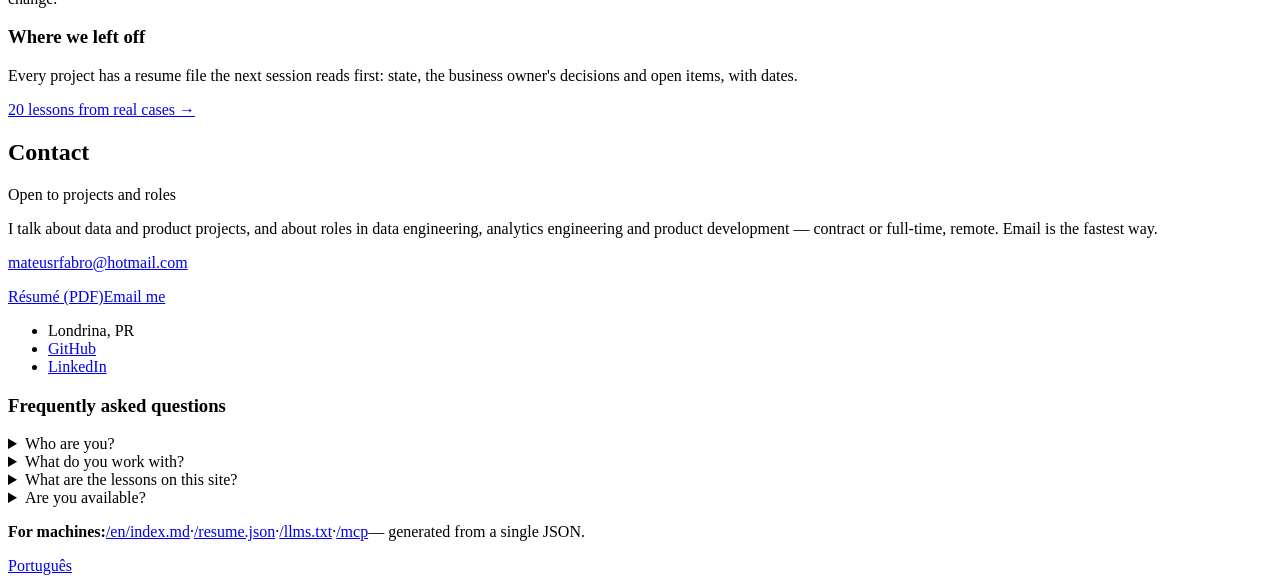
==== commit 8eca73cc: "portais: link para radardoinvestidor (guiadocredito sem DNS); kit linka projetos pela ancora do site" ====
--- a/public/en/index.html
+++ b/public/en/index.html
@@ -29,7 +29,7 @@
 <meta property="og:image:alt" content="Mateus Fabro — Data &amp; Analytics Engineer">
 <meta name="twitter:image" content="https://mateusfabro.vercel.app/og.png">
 <link rel="stylesheet" href="/estilo.css">
-<script type="application/ld+json">{"@context": "https://schema.org", "@graph": [{"@type": "Person", "@id": "https://mateusfabro.vercel.app/#pessoa", "name": "Mateus Fabro", "jobTitle": "Data \u0026 Analytics Engineer", "email": "mailto:mateusrfabro@hotmail.com", "url": "https://mateusfabro.vercel.app", "sameAs": ["https://github.com/mateusrfabro", "https://www.linkedin.com/in/mateusrfabro"], "address": {"@type": "PostalAddress", "addressLocality": "Londrina", "addressRegion": "PR", "addressCountry": "BR"}, "knowsAbout": ["Engenharia de dados", "Analytics engineering", "Python", "SQL", "PostgreSQL", "AWS", "TypeScript", "Antifraude", "Agentes de IA", "Next.js", "Flask"], "description": "I build systems that read public sources and production databases and turn them into alerts people can trust. When I get something wrong, I publish the correction — and the mistake becomes a written rule and, whenever possible, a test that enforces it."}, {"@type": "WebSite", "@id": "https://mateusfabro.vercel.app/#site", "url": "https://mateusfabro.vercel.app", "name": "Mateus Fabro — Data \u0026 Analytics Engineer", "inLanguage": "en", "author": {"@id": "https://mateusfabro.vercel.app/#pessoa"}}, {"@type": "ProfilePage", "@id": "https://mateusfabro.vercel.app/en/#pagina", "url": "https://mateusfabro.vercel.app/en/", "name": "Mateus Fabro — Data \u0026 Analytics Engineer", "dateModified": "2026-11-05", "mainEntity": {"@id": "https://mateusfabro.vercel.app/#pessoa"}, "isPartOf": {"@id": "https://mateusfabro.vercel.app/#site"}}, {"@type": "ItemList", "name": "Projetos", "itemListElement": [{"@type": "ListItem", "position": 1, "item": {"@type": "CreativeWork", "name": "Avisa Edital", "description": "Alerts for job calls, appointments and public exam notices for physicians in Paraná and São Paulo, on WhatsApp or Telegram, filtered by specialty and region.", "url": "https://avisaedital.com.br"}}, {"@type": "ListItem", "position": 2, "item": {"@type": "CreativeWork", "name": "Pingado", "description": "Café management: counter sales in three taps, tabs, store credit, stock and the month's results."}}, {"@type": "ListItem", "position": 3, "item": {"@type": "CreativeWork", "name": "Nous Clinical", "description": "Clinic management: scheduling, medical records, exams, finance and patient follow-ups."}}, {"@type": "ListItem", "position": 4, "item": {"@type": "CreativeWork", "name": "Aggron", "description": "Group buying for burger restaurants: orders pooled into rounds and suppliers bidding for the lot."}}, {"@type": "ListItem", "position": 5, "item": {"@type": "CreativeWork", "name": "DumpAI", "description": "AI picks the best 10 of 30 photos for an Instagram photo dump.", "url": "https://dumpai-omega.vercel.app"}}, {"@type": "ListItem", "position": 6, "item": {"@type": "CreativeWork", "name": "WhatsApp Receptionist", "description": "A WhatsApp receptionist with a real calendar for self-employed professionals."}}, {"@type": "ListItem", "position": 7, "item": {"@type": "CreativeWork", "name": "Credit SaaS (under NDA)", "description": "Multi-tenant credit management: a staff panel and a customer portal as a PWA."}}, {"@type": "ListItem", "position": 8, "item": {"@type": "CreativeWork", "name": "Content portals fed by official data", "description": "Five static portals on finance and labor rights, with indicators that refresh themselves from official sources.", "url": "https://guiadocredito.com.br"}}, {"@type": "ListItem", "position": 9, "item": {"@type": "CreativeWork", "name": "Super Nova Gaming / MultiBet (PGX Group)", "description": "Pipelines, data lake migration, anti-fraud, media attribution and dashboards for three operations in three countries."}}]}, {"@type": "FAQPage", "mainEntity": [{"@type": "Question", "name": "Who are you?", "acceptedAnswer": {"@type": "Answer", "text": "A data and analytics engineer in Londrina, Brazil. I work with data for three iGaming operations and I build my own products: Avisa Edital, Pingado, Nous Clinical, Aggron, DumpAI, WhatsApp Receptionist, five content portals and a credit SaaS under NDA."}}, {"@type": "Question", "name": "What do you work with?", "acceptedAnswer": {"@type": "Answer", "text": "I work with Python, SQL and TypeScript: pipelines, data lake migration, anti-fraud, media attribution, Telegram bots and SaaS in Flask and Next.js, with AI agents (Claude Code) as a multiplier."}}, {"@type": "Question", "name": "What are the lessons on this site?", "acceptedAnswer": {"@type": "Answer", "text": "Mistakes I made in real cases, with dates, in the format “for … read …”, and the rule that stayed from each one."}}, {"@type": "Question", "name": "Are you available?", "acceptedAnswer": {"@type": "Answer", "text": "Yes, for projects and roles. Contact me by email: mateusrfabro@hotmail.com."}}]}]}</script>
+<script type="application/ld+json">{"@context": "https://schema.org", "@graph": [{"@type": "Person", "@id": "https://mateusfabro.vercel.app/#pessoa", "name": "Mateus Fabro", "jobTitle": "Data \u0026 Analytics Engineer", "email": "mailto:mateusrfabro@hotmail.com", "url": "https://mateusfabro.vercel.app", "sameAs": ["https://github.com/mateusrfabro", "https://www.linkedin.com/in/mateusrfabro"], "address": {"@type": "PostalAddress", "addressLocality": "Londrina", "addressRegion": "PR", "addressCountry": "BR"}, "knowsAbout": ["Engenharia de dados", "Analytics engineering", "Python", "SQL", "PostgreSQL", "AWS", "TypeScript", "Antifraude", "Agentes de IA", "Next.js", "Flask"], "description": "I build systems that read public sources and production databases and turn them into alerts people can trust. When I get something wrong, I publish the correction — and the mistake becomes a written rule and, whenever possible, a test that enforces it."}, {"@type": "WebSite", "@id": "https://mateusfabro.vercel.app/#site", "url": "https://mateusfabro.vercel.app", "name": "Mateus Fabro — Data \u0026 Analytics Engineer", "inLanguage": "en", "author": {"@id": "https://mateusfabro.vercel.app/#pessoa"}}, {"@type": "ProfilePage", "@id": "https://mateusfabro.vercel.app/en/#pagina", "url": "https://mateusfabro.vercel.app/en/", "name": "Mateus Fabro — Data \u0026 Analytics Engineer", "dateModified": "2026-11-05", "mainEntity": {"@id": "https://mateusfabro.vercel.app/#pessoa"}, "isPartOf": {"@id": "https://mateusfabro.vercel.app/#site"}}, {"@type": "ItemList", "name": "Projetos", "itemListElement": [{"@type": "ListItem", "position": 1, "item": {"@type": "CreativeWork", "name": "Avisa Edital", "description": "Alerts for job calls, appointments and public exam notices for physicians in Paraná and São Paulo, on WhatsApp or Telegram, filtered by specialty and region.", "url": "https://avisaedital.com.br"}}, {"@type": "ListItem", "position": 2, "item": {"@type": "CreativeWork", "name": "Pingado", "description": "Café management: counter sales in three taps, tabs, store credit, stock and the month's results."}}, {"@type": "ListItem", "position": 3, "item": {"@type": "CreativeWork", "name": "Nous Clinical", "description": "Clinic management: scheduling, medical records, exams, finance and patient follow-ups."}}, {"@type": "ListItem", "position": 4, "item": {"@type": "CreativeWork", "name": "Aggron", "description": "Group buying for burger restaurants: orders pooled into rounds and suppliers bidding for the lot."}}, {"@type": "ListItem", "position": 5, "item": {"@type": "CreativeWork", "name": "DumpAI", "description": "AI picks the best 10 of 30 photos for an Instagram photo dump.", "url": "https://dumpai-omega.vercel.app"}}, {"@type": "ListItem", "position": 6, "item": {"@type": "CreativeWork", "name": "WhatsApp Receptionist", "description": "A WhatsApp receptionist with a real calendar for self-employed professionals."}}, {"@type": "ListItem", "position": 7, "item": {"@type": "CreativeWork", "name": "Credit SaaS (under NDA)", "description": "Multi-tenant credit management: a staff panel and a customer portal as a PWA."}}, {"@type": "ListItem", "position": 8, "item": {"@type": "CreativeWork", "name": "Content portals fed by official data", "description": "Five static portals on finance and labor rights, with indicators that refresh themselves from official sources.", "url": "https://radardoinvestidor.com.br"}}, {"@type": "ListItem", "position": 9, "item": {"@type": "CreativeWork", "name": "Super Nova Gaming / MultiBet (PGX Group)", "description": "Pipelines, data lake migration, anti-fraud, media attribution and dashboards for three operations in three countries."}}]}, {"@type": "FAQPage", "mainEntity": [{"@type": "Question", "name": "Who are you?", "acceptedAnswer": {"@type": "Answer", "text": "A data and analytics engineer in Londrina, Brazil. I work with data for three iGaming operations and I build my own products: Avisa Edital, Pingado, Nous Clinical, Aggron, DumpAI, WhatsApp Receptionist, five content portals and a credit SaaS under NDA."}}, {"@type": "Question", "name": "What do you work with?", "acceptedAnswer": {"@type": "Answer", "text": "I work with Python, SQL and TypeScript: pipelines, data lake migration, anti-fraud, media attribution, Telegram bots and SaaS in Flask and Next.js, with AI agents (Claude Code) as a multiplier."}}, {"@type": "Question", "name": "What are the lessons on this site?", "acceptedAnswer": {"@type": "Answer", "text": "Mistakes I made in real cases, with dates, in the format “for … read …”, and the rule that stayed from each one."}}, {"@type": "Question", "name": "Are you available?", "acceptedAnswer": {"@type": "Answer", "text": "Yes, for projects and roles. Contact me by email: mateusrfabro@hotmail.com."}}]}]}</script>
 </head>
 <body>
 <a class="pular" href="#conteudo">Skip to content</a>
@@ -160,7 +160,7 @@
   <p class="linha">Five static portals on finance and labor rights, with indicators that refresh themselves from official sources.</p>
   <ul class="marcas"><li>33 to 45 guides per portal, each with a primary source</li></ul>
   <ul class="chips" aria-label="Technologies"><li>Astro 7</li><li>TypeScript</li><li>GitHub Actions</li><li>Official APIs</li><li class="mais" title="Vercel">+1</li></ul>
-  <p class="ir"><a href="https://guiadocredito.com.br" rel="noopener">guiadocredito.com.br ↗</a></p>
+  <p class="ir"><a href="https://radardoinvestidor.com.br" rel="noopener">radardoinvestidor.com.br ↗</a></p>
 </article></div>
 </div></section>
 
@@ -192,7 +192,7 @@
   <p class="maq"><b>For machines:</b><a href="/en/index.md">/en/index.md</a><span aria-hidden="true">·</span><a href="/resume.json">/resume.json</a><span aria-hidden="true">·</span><a href="/llms.txt">/llms.txt</a><span aria-hidden="true">·</span><a href="/mcp">/mcp</a><span class="gerado">— generated from a single JSON.</span></p>
   <a class="idioma" href="/" hreflang="pt" lang="pt">Português</a>
 </div></footer>
-<script type="application/json" id="dados">{"perfil": {"nome": "Mateus Fabro", "cargo": "Data \u0026 Analytics Engineer", "subtitulo": "I build the pipeline and the product around it — Python · SQL · TypeScript · AI agents", "cidade": "Londrina", "estado": "PR", "pais": "Brazil", "email": "mateusrfabro@hotmail.com", "github": "https://github.com/mateusrfabro", "linkedin": "https://www.linkedin.com/in/mateusrfabro", "tese": "I build systems that read public sources and production databases and turn them into alerts people can trust. When I get something wrong, I publish the correction — and the mistake becomes a written rule and, whenever possible, a test that enforces it.", "frase_hero": "I build the pipeline and the product around it: from production databases to the alert, dashboard or SaaS the team uses — Python · SQL · TypeScript · AI agents.", "resumo": ["I have worked with data in iGaming since October 2025 — three operations, three countries and three currencies, in a four-person squad: pipelines, the consumer layer of a data lake migration, anti-fraud, media attribution and dashboards.", "Outside work, I built my own products and run the ones that are live: an alert service for physicians' public-sector job calls (PR and SP), a café management system with a real customer in production, a clinic SaaS, a group-buying platform, an AI photo app, five content portals fed by official data and a credit SaaS under NDA.", "I work paired with AI agents (Claude Code) and with a memory system of my own: every fixed mistake that applies to another project becomes a lesson with an origin, a reason and a way to apply it — and a script proves the index forgot none."], "formacao": [{"curso": "Business Administration", "instituicao": "Universidade Anhembi Morumbi", "inicio": "2022", "fim": "2025", "status": "completed"}, {"curso": "Accounting", "instituicao": "Universidade Estadual de Londrina (UEL)", "inicio": "2018", "fim": "2021", "status": "incomplete"}], "idiomas": ["Portuguese (native)", "English (intermediate, fluent technical reading)", "Spanish (basic)"]}, "numeros": [{"valor": "125", "rotulo": "lessons on record from real cases", "fonte": "global memory, global_index.json (107 general + 18 data)"}, {"valor": "1,734", "rotulo": "of my commits in 2026, across 8 own products", "fonte": "git log of the product repositories, my commits only, excluding automated bot commits"}, {"valor": "6,357", "rotulo": "test functions in the 4 Python products", "fonte": "count of def test_ under tests/ in the products with a pytest suite"}, {"valor": "3", "rotulo": "iGaming operations, in 3 countries and 3 currencies", "fonte": "Super Nova Gaming, since Oct 2025"}, {"valor": "3.07 bn", "rotulo": "records in the data lake I migrated", "fonte": "Iceberg catalog inventory of 07/23/2026: 234 tables"}], "projetos": [{"slug": "avisa-edital", "nome": "Avisa Edital", "tipo": "produto", "linha": "Alerts for job calls, appointments and public exam notices for physicians in Paraná and São Paulo, on WhatsApp or Telegram, filtered by specialty and region.", "para_quem": "Physicians who sat a public exam or selection process and cannot miss a job-call deadline — usually 3 to 5 business days.", "papel": "Partner and developer: I built the collectors, bot, site, payments and monitoring alone. The other partner, a physician, handles sales.", "stack": ["Python", "WhatsApp (Evolution API)", "Telegram Bot API", "VM with systemd", "GitHub Actions", "Vercel (Python functions)", "Upstash Redis", "Kiwify (HMAC webhook)", "pypdf + Tesseract (OCR)"], "fatos": ["717 of my commits between 08/12 and 11/05/2026, plus 85 automated bot commits", "3,372 test functions", "Official gazettes of 213 municipalities in PR and 110 in SP, health departments, SAMU consortia and exam-board sites, read every day; OCR of scanned acts", "Sales cycle inside the bot: 7-day free trial with no card, offer at the end of the trial, reminder for stalled signups, referral codes and plans via Kiwify", "Delivered every day on WhatsApp and Telegram, with a humanized queue, anti-ban guard and a sentinel that alerts the operator"], "status": "Live since August 2026; daily operation since October", "url": "https://avisaedital.com.br", "historia": "Collecting is not publishing. When coverage grows, history enters the archive looking like news; the alert now notifies by the date of the event, silently marks the old ones and only announces what came out afterwards — otherwise a subscriber would get \"13 new call-ups\", 10 of them weeks old."}, {"slug": "pingado", "nome": "Pingado", "tipo": "produto", "linha": "Café management: counter sales in three taps, tabs, store credit, stock and the month's results.", "para_quem": "Small cafés. The first customer has been in production since September 2026, with two stores.", "papel": "Developer and product owner: meetings with the customer and each version delivered within a day of the meeting, from v0.2 on.", "stack": ["Flask", "SQLAlchemy + Alembic", "PostgreSQL (Neon)", "Redis", "Docker", "Render"], "fatos": ["486 of my commits between 07/06 and 11/05/2026", "2,133 test functions", "real customer with two stores in production and an active monthly plan", "NFC-e invoicing implemented with direct issuance to SEFAZ-PR and validated in the sandbox; production issuance awaits the system's enrollment at SEFA-PR"], "status": "In production since September 2026; active monthly plan, two stores", "url": "", "historia": "A counter is not an office: PIN login instead of a password, a sale in a few taps and buttons sized for a finger. The printed store-credit statement is product too — printing the real paper is what surfaced \"Seu tem R$ 29,00\" (see corrections)."}, {"slug": "nous-clinical", "nome": "Nous Clinical", "tipo": "produto", "linha": "Clinic management: scheduling, medical records, exams, finance and patient follow-ups.", "para_quem": "Health clinics, with full data separation between clinics.", "papel": "Developed end to end.", "stack": ["Flask", "PostgreSQL (Neon)", "Redis", "gunicorn + nginx", "Docker", "2FA/TOTP", "NFS-e (service invoices)", "Anthropic API (chatbot)", "encrypted backup (age → R2)"], "fatos": ["197 of my commits between 06/05 and 11/05/2026, plus 7 automated bot commits", "461 test functions", "111 routes", "internal security audit (agents, bandit and pip-audit) with no critical or high finding (07/02/2026)", "backup restore not yet tested"], "status": "Last product version on 10/06/2026; repository maintenance only since", "url": "", "historia": "Anonymization under article 18 of Brazil's data protection law (LGPD) that keeps the financial history, and invoices with a generic description — never the diagnosis."}, {"slug": "aggron", "nome": "Aggron", "tipo": "produto", "linha": "Group buying for burger restaurants: orders pooled into rounds and suppliers bidding for the lot.", "para_quem": "Burger restaurants in Londrina that buy little alone and well together.", "papel": "Tech lead and developer, with a partner as product owner.", "stack": ["Flask", "PostgreSQL", "Telegram Bot API", "Docker", "contract PDF"], "fatos": ["196 of my commits between 04/14 and 11/05/2026, plus 7 automated bot commits", "391 test functions", "109 routes", "origin of the Flask platform that Nous and Pingado reuse"], "status": "Complete MVP; paused since 05/28/2026 (repository maintenance only since)", "url": "", "historia": "I fixed a cross-customer leak: the round page showed a restaurant the round's totals, and from there another restaurant's order could be deduced by subtraction. Migrations became idempotent after a clean install broke."}, {"slug": "dumpai", "nome": "DumpAI", "tipo": "produto", "linha": "AI picks the best 10 of 30 photos for an Instagram photo dump.", "para_quem": "People who post carousels and lose half an hour choosing photos.", "papel": "Live the day after the first commit; payments, rate limiting and a security audit within 12 days.", "stack": ["Next.js 16", "React 19", "Tailwind v4", "Claude (multimodal)", "Kiwify", "Upstash (rate limit)", "Vercel"], "fatos": ["23 of my commits between 06/10 and 11/05/2026", "live since 06/11/2026", "images compressed in the browser before upload"], "status": "Live; low revenue", "url": "https://dumpai-omega.vercel.app", "historia": "The product went live in two days and revenue stayed low. The lesson was about business, not engineering: the bottleneck was distribution."}, {"slug": "atendimento-whatsapp", "nome": "WhatsApp Receptionist", "tipo": "produto", "linha": "A WhatsApp receptionist with a real calendar for self-employed professionals.", "para_quem": "Psychologists, lawyers and other professionals who work alone.", "papel": "Architecture and implementation, with a squad of 5 AI agents.", "stack": ["n8n", "Evolution API", "PostgreSQL 16", "Redis 7", "LangChain", "Google Calendar"], "fatos": ["9 of my commits between 09/16 and 11/05/2026", "project started on 04/15/2026; first version running locally on 04/27", "hand-off to a human with a lock on the conversation", "per-customer configuration in YAML (multi-customer version)", "never completed an end-to-end conversation with a customer"], "status": "Pilot paused (Google authorization)", "url": "", "historia": "A customer's configuration field enters the prompt with system privilege — so it is an injection surface: enums, sanitization and explicit negation."}, {"slug": "credito-nda", "nome": "Credit SaaS (under NDA)", "tipo": "produto", "linha": "Multi-tenant credit management: a staff panel and a customer portal as a PWA.", "para_quem": "Small credit operations. Business details under a non-disclosure agreement.", "papel": "End-to-end architecture and implementation, with a partner as product owner.", "stack": ["Next.js 16 + TypeScript", "PWA with per-tenant branding", "PostgreSQL (Supabase) with per-tenant RLS", "GitHub Actions", "Docker (e2e in a container)", "Vercel"], "fatos": ["66 of my commits between 10/13 and 11/05/2026", "daily backup restored into a throwaway database and checked in CI: row counts, migrations and isolation policies", "public signup flow with validations and one-click approval"], "status": "Pilot live since October 2026", "url": "", "historia": "When the OS application control blocked the native password-hashing binary, development moved into a container — and the e2e suite with it."}, {"slug": "portais-conteudo", "nome": "Content portals fed by official data", "tipo": "produto", "linha": "Five static portals on finance and labor rights, with indicators that refresh themselves from official sources.", "para_quem": "Brazilian readers (credit, fixed income, labor rights, dollar finance) and a U.S. audience (personal finance).", "papel": "Built all five: indicator collection, build, AI-assisted editorial review with human approval, and publication on their own domains.", "stack": ["Astro 7", "TypeScript", "GitHub Actions", "Official APIs", "Vercel"], "fatos": ["40 of my commits between 10/20 and 11/03/2026", "33 to 45 guides per portal, each with a primary source", "indicators recomputed by workflow, never typed in", "sources: Central Bank/SGS, FRED, IBGE, Treasury, ANP"], "status": "Live since October 2026; monetization under evaluation", "url": "https://guiadocredito.com.br", "historia": "The first version of one of them carried the photo and credentials of an author who did not exist, generated by AI. They came out before publication: text signed by a person, or unsigned."}, {"slug": "igaming-dados", "nome": "Super Nova Gaming / MultiBet (PGX Group)", "tipo": "trabalho", "linha": "Pipelines, data lake migration, anti-fraud, media attribution and dashboards for three operations in three countries.", "para_quem": "Four-person data squad serving three iGaming operations.", "papel": "Data analyst since Oct 2025, with end-to-end engineering work.", "stack": ["Python", "SQL (PostgreSQL and distributed engines)", "AWS", "NestJS + Next.js", "systemd", "Slack / Telegram / WhatsApp"], "fatos": ["1,408 of my commits between 03/12 and 11/04/2026", "data lake migration (3.07 bn records, 234 tables): a single-source connection layer with one-variable rollback, keeping the interface of the consumer pipelines", "media cost (Meta, Google Ads, TikTok) in a multi-tenant attribution tracker, replacing a paid vendor", "daily risk service and a player credit score", "fail-closed multi-tenant linter: exception list cut from 43 to 3", "critical query from 240 s to 21 s, with equivalence proven by set comparison"], "status": "Current job", "url": "", "historia": "Most of this gazette's corrections were born here. The numbers are real; client names are left out."}], "retificacoes": [{"protocolo": "RET-2026-0728", "data": "2026-07-28", "contexto": "Checker for an automated alert", "onde_se_le": "24 green checks: fix validated.", "leia_se": "The checker let 3 of 7 reversions of the bug slip through. Since then, every important test is proven by mutation: I revert the fix in a copy and require the suite to go red.", "regra": "Mutation testing: prove the test can fail"}, {"protocolo": "RET-2026-0727", "data": "2026-07-27", "contexto": "Financial reconciliation", "onde_se_le": "0 duplicate credits.", "leia_se": "A UNIQUE constraint made the zero mandatory: the control just repeated the schema. The case that could actually happen was not being measured — and it had candidates.", "regra": "A control with a forced result is not a control"}, {"protocolo": "RET-2026-0819", "data": "2026-08-19", "contexto": "One exchange with the infrastructure team", "onde_se_le": "Six statements, each backed by a query.", "leia_se": "Six wrong statements. No query was wrong: in every one, the sentence claimed more than the predicate measured. The person on the other side was right on the detail every single time.", "regra": "The conclusion cannot be wider than the test"}, {"protocolo": "RET-2026-0716", "data": "2026-07-16", "contexto": "Pingado, printed store-credit statement", "onde_se_le": "347 green tests.", "leia_se": "The paper said \"Seu tem R$ 29,00 de crédito\" (roughly \"Mr has … in credit\"): the code cut the name at the first space, and at a Brazilian café half the regulars are \"Seu\" or \"Dona\" somebody. Only printing the real artifact caught it.", "regra": "Render the artifact the user receives"}, {"protocolo": "RET-2026-0821", "data": "2026-08-21", "contexto": "Avisa Edital, Telegram bot", "onde_se_le": "SEO redirect: just domain canonicalization.", "leia_se": "The bot's webhook started getting 308 and the bot went silent for 3h30. The API route left the redirect, a test reads the configuration and a sentinel watches for silence.", "regra": "A canonicalization redirect swallows webhooks"}, {"protocolo": "RET-2026-0824", "data": "2026-08-24", "contexto": "Avisa Edital, the bot's reply", "onde_se_le": "We don't watch your city yet.", "leia_se": "We watched 192; production saw 11. The canonical list lived in a git-ignored folder that only existed on my machine.", "regra": "Reference data lives with the code, not in the ignored folder"}, {"protocolo": "RET-2026-0824-B", "data": "2026-08-24", "contexto": "Avisa Edital, 90-day backfill", "onde_se_le": "Backfill in 7-day slices, one per night in the cloud, until complete.", "leia_se": "Slices were computed from today, so their edges moved one day per day: 0 of 13 slices in common between two consecutive days. The step timed out without ever saving progress — about 30% of the monthly CI allowance spent on work that could never finish.", "regra": "Progress only persists if its key is stable over time"}, {"protocolo": "RET-2026-0921", "data": "2026-09-21", "contexto": "Avisa Edital, per-platform alarm", "onde_se_le": "If a gazette platform goes down entirely, the dashboard names it.", "leia_se": "The adapter swallowed the failure and returned an empty list: the five cities looked alive, and the alarm would never fire in the one case it was built for. The dashboard also filtered out the platform name. Found in a review of what I myself had shipped four days earlier.", "regra": "An exception path only exists if it is exercised on purpose"}, {"protocolo": "RET-2026-0923", "data": "2026-09-23", "contexto": "This site, the day before going live", "onde_se_le": "847 commits across the four products.", "leia_se": "820 of my commits across five products. The four added up to 827 — the 847 included a fifth — and 27 came from the publishing bot. The test that sums the projects caught the first mistake; the fact-check caught the second.", "regra": "A number outside the code ages on its own"}], "disponibilidade": {"status": "open to projects and roles", "texto": "I talk about data and product projects, and about roles in data engineering, analytics engineering and product development — contract or full-time, remote. Email is the fastest way.", "canal": "mateusrfabro@hotmail.com"}}</script>
+<script type="application/json" id="dados">{"perfil": {"nome": "Mateus Fabro", "cargo": "Data \u0026 Analytics Engineer", "subtitulo": "I build the pipeline and the product around it — Python · SQL · TypeScript · AI agents", "cidade": "Londrina", "estado": "PR", "pais": "Brazil", "email": "mateusrfabro@hotmail.com", "github": "https://github.com/mateusrfabro", "linkedin": "https://www.linkedin.com/in/mateusrfabro", "tese": "I build systems that read public sources and production databases and turn them into alerts people can trust. When I get something wrong, I publish the correction — and the mistake becomes a written rule and, whenever possible, a test that enforces it.", "frase_hero": "I build the pipeline and the product around it: from production databases to the alert, dashboard or SaaS the team uses — Python · SQL · TypeScript · AI agents.", "resumo": ["I have worked with data in iGaming since October 2025 — three operations, three countries and three currencies, in a four-person squad: pipelines, the consumer layer of a data lake migration, anti-fraud, media attribution and dashboards.", "Outside work, I built my own products and run the ones that are live: an alert service for physicians' public-sector job calls (PR and SP), a café management system with a real customer in production, a clinic SaaS, a group-buying platform, an AI photo app, five content portals fed by official data and a credit SaaS under NDA.", "I work paired with AI agents (Claude Code) and with a memory system of my own: every fixed mistake that applies to another project becomes a lesson with an origin, a reason and a way to apply it — and a script proves the index forgot none."], "formacao": [{"curso": "Business Administration", "instituicao": "Universidade Anhembi Morumbi", "inicio": "2022", "fim": "2025", "status": "completed"}, {"curso": "Accounting", "instituicao": "Universidade Estadual de Londrina (UEL)", "inicio": "2018", "fim": "2021", "status": "incomplete"}], "idiomas": ["Portuguese (native)", "English (intermediate, fluent technical reading)", "Spanish (basic)"]}, "numeros": [{"valor": "125", "rotulo": "lessons on record from real cases", "fonte": "global memory, global_index.json (107 general + 18 data)"}, {"valor": "1,734", "rotulo": "of my commits in 2026, across 8 own products", "fonte": "git log of the product repositories, my commits only, excluding automated bot commits"}, {"valor": "6,357", "rotulo": "test functions in the 4 Python products", "fonte": "count of def test_ under tests/ in the products with a pytest suite"}, {"valor": "3", "rotulo": "iGaming operations, in 3 countries and 3 currencies", "fonte": "Super Nova Gaming, since Oct 2025"}, {"valor": "3.07 bn", "rotulo": "records in the data lake I migrated", "fonte": "Iceberg catalog inventory of 07/23/2026: 234 tables"}], "projetos": [{"slug": "avisa-edital", "nome": "Avisa Edital", "tipo": "produto", "linha": "Alerts for job calls, appointments and public exam notices for physicians in Paraná and São Paulo, on WhatsApp or Telegram, filtered by specialty and region.", "para_quem": "Physicians who sat a public exam or selection process and cannot miss a job-call deadline — usually 3 to 5 business days.", "papel": "Partner and developer: I built the collectors, bot, site, payments and monitoring alone. The other partner, a physician, handles sales.", "stack": ["Python", "WhatsApp (Evolution API)", "Telegram Bot API", "VM with systemd", "GitHub Actions", "Vercel (Python functions)", "Upstash Redis", "Kiwify (HMAC webhook)", "pypdf + Tesseract (OCR)"], "fatos": ["717 of my commits between 08/12 and 11/05/2026, plus 85 automated bot commits", "3,372 test functions", "Official gazettes of 213 municipalities in PR and 110 in SP, health departments, SAMU consortia and exam-board sites, read every day; OCR of scanned acts", "Sales cycle inside the bot: 7-day free trial with no card, offer at the end of the trial, reminder for stalled signups, referral codes and plans via Kiwify", "Delivered every day on WhatsApp and Telegram, with a humanized queue, anti-ban guard and a sentinel that alerts the operator"], "status": "Live since August 2026; daily operation since October", "url": "https://avisaedital.com.br", "historia": "Collecting is not publishing. When coverage grows, history enters the archive looking like news; the alert now notifies by the date of the event, silently marks the old ones and only announces what came out afterwards — otherwise a subscriber would get \"13 new call-ups\", 10 of them weeks old."}, {"slug": "pingado", "nome": "Pingado", "tipo": "produto", "linha": "Café management: counter sales in three taps, tabs, store credit, stock and the month's results.", "para_quem": "Small cafés. The first customer has been in production since September 2026, with two stores.", "papel": "Developer and product owner: meetings with the customer and each version delivered within a day of the meeting, from v0.2 on.", "stack": ["Flask", "SQLAlchemy + Alembic", "PostgreSQL (Neon)", "Redis", "Docker", "Render"], "fatos": ["486 of my commits between 07/06 and 11/05/2026", "2,133 test functions", "real customer with two stores in production and an active monthly plan", "NFC-e invoicing implemented with direct issuance to SEFAZ-PR and validated in the sandbox; production issuance awaits the system's enrollment at SEFA-PR"], "status": "In production since September 2026; active monthly plan, two stores", "url": "", "historia": "A counter is not an office: PIN login instead of a password, a sale in a few taps and buttons sized for a finger. The printed store-credit statement is product too — printing the real paper is what surfaced \"Seu tem R$ 29,00\" (see corrections)."}, {"slug": "nous-clinical", "nome": "Nous Clinical", "tipo": "produto", "linha": "Clinic management: scheduling, medical records, exams, finance and patient follow-ups.", "para_quem": "Health clinics, with full data separation between clinics.", "papel": "Developed end to end.", "stack": ["Flask", "PostgreSQL (Neon)", "Redis", "gunicorn + nginx", "Docker", "2FA/TOTP", "NFS-e (service invoices)", "Anthropic API (chatbot)", "encrypted backup (age → R2)"], "fatos": ["197 of my commits between 06/05 and 11/05/2026, plus 7 automated bot commits", "461 test functions", "111 routes", "internal security audit (agents, bandit and pip-audit) with no critical or high finding (07/02/2026)", "backup restore not yet tested"], "status": "Last product version on 10/06/2026; repository maintenance only since", "url": "", "historia": "Anonymization under article 18 of Brazil's data protection law (LGPD) that keeps the financial history, and invoices with a generic description — never the diagnosis."}, {"slug": "aggron", "nome": "Aggron", "tipo": "produto", "linha": "Group buying for burger restaurants: orders pooled into rounds and suppliers bidding for the lot.", "para_quem": "Burger restaurants in Londrina that buy little alone and well together.", "papel": "Tech lead and developer, with a partner as product owner.", "stack": ["Flask", "PostgreSQL", "Telegram Bot API", "Docker", "contract PDF"], "fatos": ["196 of my commits between 04/14 and 11/05/2026, plus 7 automated bot commits", "391 test functions", "109 routes", "origin of the Flask platform that Nous and Pingado reuse"], "status": "Complete MVP; paused since 05/28/2026 (repository maintenance only since)", "url": "", "historia": "I fixed a cross-customer leak: the round page showed a restaurant the round's totals, and from there another restaurant's order could be deduced by subtraction. Migrations became idempotent after a clean install broke."}, {"slug": "dumpai", "nome": "DumpAI", "tipo": "produto", "linha": "AI picks the best 10 of 30 photos for an Instagram photo dump.", "para_quem": "People who post carousels and lose half an hour choosing photos.", "papel": "Live the day after the first commit; payments, rate limiting and a security audit within 12 days.", "stack": ["Next.js 16", "React 19", "Tailwind v4", "Claude (multimodal)", "Kiwify", "Upstash (rate limit)", "Vercel"], "fatos": ["23 of my commits between 06/10 and 11/05/2026", "live since 06/11/2026", "images compressed in the browser before upload"], "status": "Live; low revenue", "url": "https://dumpai-omega.vercel.app", "historia": "The product went live in two days and revenue stayed low. The lesson was about business, not engineering: the bottleneck was distribution."}, {"slug": "atendimento-whatsapp", "nome": "WhatsApp Receptionist", "tipo": "produto", "linha": "A WhatsApp receptionist with a real calendar for self-employed professionals.", "para_quem": "Psychologists, lawyers and other professionals who work alone.", "papel": "Architecture and implementation, with a squad of 5 AI agents.", "stack": ["n8n", "Evolution API", "PostgreSQL 16", "Redis 7", "LangChain", "Google Calendar"], "fatos": ["9 of my commits between 09/16 and 11/05/2026", "project started on 04/15/2026; first version running locally on 04/27", "hand-off to a human with a lock on the conversation", "per-customer configuration in YAML (multi-customer version)", "never completed an end-to-end conversation with a customer"], "status": "Pilot paused (Google authorization)", "url": "", "historia": "A customer's configuration field enters the prompt with system privilege — so it is an injection surface: enums, sanitization and explicit negation."}, {"slug": "credito-nda", "nome": "Credit SaaS (under NDA)", "tipo": "produto", "linha": "Multi-tenant credit management: a staff panel and a customer portal as a PWA.", "para_quem": "Small credit operations. Business details under a non-disclosure agreement.", "papel": "End-to-end architecture and implementation, with a partner as product owner.", "stack": ["Next.js 16 + TypeScript", "PWA with per-tenant branding", "PostgreSQL (Supabase) with per-tenant RLS", "GitHub Actions", "Docker (e2e in a container)", "Vercel"], "fatos": ["66 of my commits between 10/13 and 11/05/2026", "daily backup restored into a throwaway database and checked in CI: row counts, migrations and isolation policies", "public signup flow with validations and one-click approval"], "status": "Pilot live since October 2026", "url": "", "historia": "When the OS application control blocked the native password-hashing binary, development moved into a container — and the e2e suite with it."}, {"slug": "portais-conteudo", "nome": "Content portals fed by official data", "tipo": "produto", "linha": "Five static portals on finance and labor rights, with indicators that refresh themselves from official sources.", "para_quem": "Brazilian readers (credit, fixed income, labor rights, dollar finance) and a U.S. audience (personal finance).", "papel": "Built all five: indicator collection, build, AI-assisted editorial review with human approval, and publication on their own domains.", "stack": ["Astro 7", "TypeScript", "GitHub Actions", "Official APIs", "Vercel"], "fatos": ["40 of my commits between 10/20 and 11/03/2026", "33 to 45 guides per portal, each with a primary source", "indicators recomputed by workflow, never typed in", "sources: Central Bank/SGS, FRED, IBGE, Treasury, ANP"], "status": "Live since October 2026; monetization under evaluation", "url": "https://radardoinvestidor.com.br", "historia": "The first version of one of them carried the photo and credentials of an author who did not exist, generated by AI. They came out before publication: text signed by a person, or unsigned."}, {"slug": "igaming-dados", "nome": "Super Nova Gaming / MultiBet (PGX Group)", "tipo": "trabalho", "linha": "Pipelines, data lake migration, anti-fraud, media attribution and dashboards for three operations in three countries.", "para_quem": "Four-person data squad serving three iGaming operations.", "papel": "Data analyst since Oct 2025, with end-to-end engineering work.", "stack": ["Python", "SQL (PostgreSQL and distributed engines)", "AWS", "NestJS + Next.js", "systemd", "Slack / Telegram / WhatsApp"], "fatos": ["1,408 of my commits between 03/12 and 11/04/2026", "data lake migration (3.07 bn records, 234 tables): a single-source connection layer with one-variable rollback, keeping the interface of the consumer pipelines", "media cost (Meta, Google Ads, TikTok) in a multi-tenant attribution tracker, replacing a paid vendor", "daily risk service and a player credit score", "fail-closed multi-tenant linter: exception list cut from 43 to 3", "critical query from 240 s to 21 s, with equivalence proven by set comparison"], "status": "Current job", "url": "", "historia": "Most of the lessons published on this site were born here. The numbers are real; client names are left out."}], "retificacoes": [{"protocolo": "RET-2026-0728", "data": "2026-07-28", "contexto": "Checker for an automated alert", "onde_se_le": "24 green checks: fix validated.", "leia_se": "The checker let 3 of 7 reversions of the bug slip through. Since then, every important test is proven by mutation: I revert the fix in a copy and require the suite to go red.", "regra": "Mutation testing: prove the test can fail"}, {"protocolo": "RET-2026-0727", "data": "2026-07-27", "contexto": "Financial reconciliation", "onde_se_le": "0 duplicate credits.", "leia_se": "A UNIQUE constraint made the zero mandatory: the control just repeated the schema. The case that could actually happen was not being measured — and it had candidates.", "regra": "A control with a forced result is not a control"}, {"protocolo": "RET-2026-0819", "data": "2026-08-19", "contexto": "One exchange with the infrastructure team", "onde_se_le": "Six statements, each backed by a query.", "leia_se": "Six wrong statements. No query was wrong: in every one, the sentence claimed more than the predicate measured. The person on the other side was right on the detail every single time.", "regra": "The conclusion cannot be wider than the test"}, {"protocolo": "RET-2026-0716", "data": "2026-07-16", "contexto": "Pingado, printed store-credit statement", "onde_se_le": "347 green tests.", "leia_se": "The paper said \"Seu tem R$ 29,00 de crédito\" (roughly \"Mr has … in credit\"): the code cut the name at the first space, and at a Brazilian café half the regulars are \"Seu\" or \"Dona\" somebody. Only printing the real artifact caught it.", "regra": "Render the artifact the user receives"}, {"protocolo": "RET-2026-0821", "data": "2026-08-21", "contexto": "Avisa Edital, Telegram bot", "onde_se_le": "SEO redirect: just domain canonicalization.", "leia_se": "The bot's webhook started getting 308 and the bot went silent for 3h30. The API route left the redirect, a test reads the configuration and a sentinel watches for silence.", "regra": "A canonicalization redirect swallows webhooks"}, {"protocolo": "RET-2026-0824", "data": "2026-08-24", "contexto": "Avisa Edital, the bot's reply", "onde_se_le": "We don't watch your city yet.", "leia_se": "We watched 192; production saw 11. The canonical list lived in a git-ignored folder that only existed on my machine.", "regra": "Reference data lives with the code, not in the ignored folder"}, {"protocolo": "RET-2026-0824-B", "data": "2026-08-24", "contexto": "Avisa Edital, 90-day backfill", "onde_se_le": "Backfill in 7-day slices, one per night in the cloud, until complete.", "leia_se": "Slices were computed from today, so their edges moved one day per day: 0 of 13 slices in common between two consecutive days. The step timed out without ever saving progress — about 30% of the monthly CI allowance spent on work that could never finish.", "regra": "Progress only persists if its key is stable over time"}, {"protocolo": "RET-2026-0921", "data": "2026-09-21", "contexto": "Avisa Edital, per-platform alarm", "onde_se_le": "If a gazette platform goes down entirely, the dashboard names it.", "leia_se": "The adapter swallowed the failure and returned an empty list: the five cities looked alive, and the alarm would never fire in the one case it was built for. The dashboard also filtered out the platform name. Found in a review of what I myself had shipped four days earlier.", "regra": "An exception path only exists if it is exercised on purpose"}, {"protocolo": "RET-2026-0923", "data": "2026-09-23", "contexto": "This site, the day before going live", "onde_se_le": "847 commits across the four products.", "leia_se": "820 of my commits across five products. The four added up to 827 — the 847 included a fifth — and 27 came from the publishing bot. The test that sums the projects caught the first mistake; the fact-check caught the second.", "regra": "A number outside the code ages on its own"}], "disponibilidade": {"status": "open to projects and roles", "texto": "I talk about data and product projects, and about roles in data engineering, analytics engineering and product development — contract or full-time, remote. Email is the fastest way.", "canal": "mateusrfabro@hotmail.com"}}</script>
 <script src="/app.js" defer></script>
 </body>
 </html>
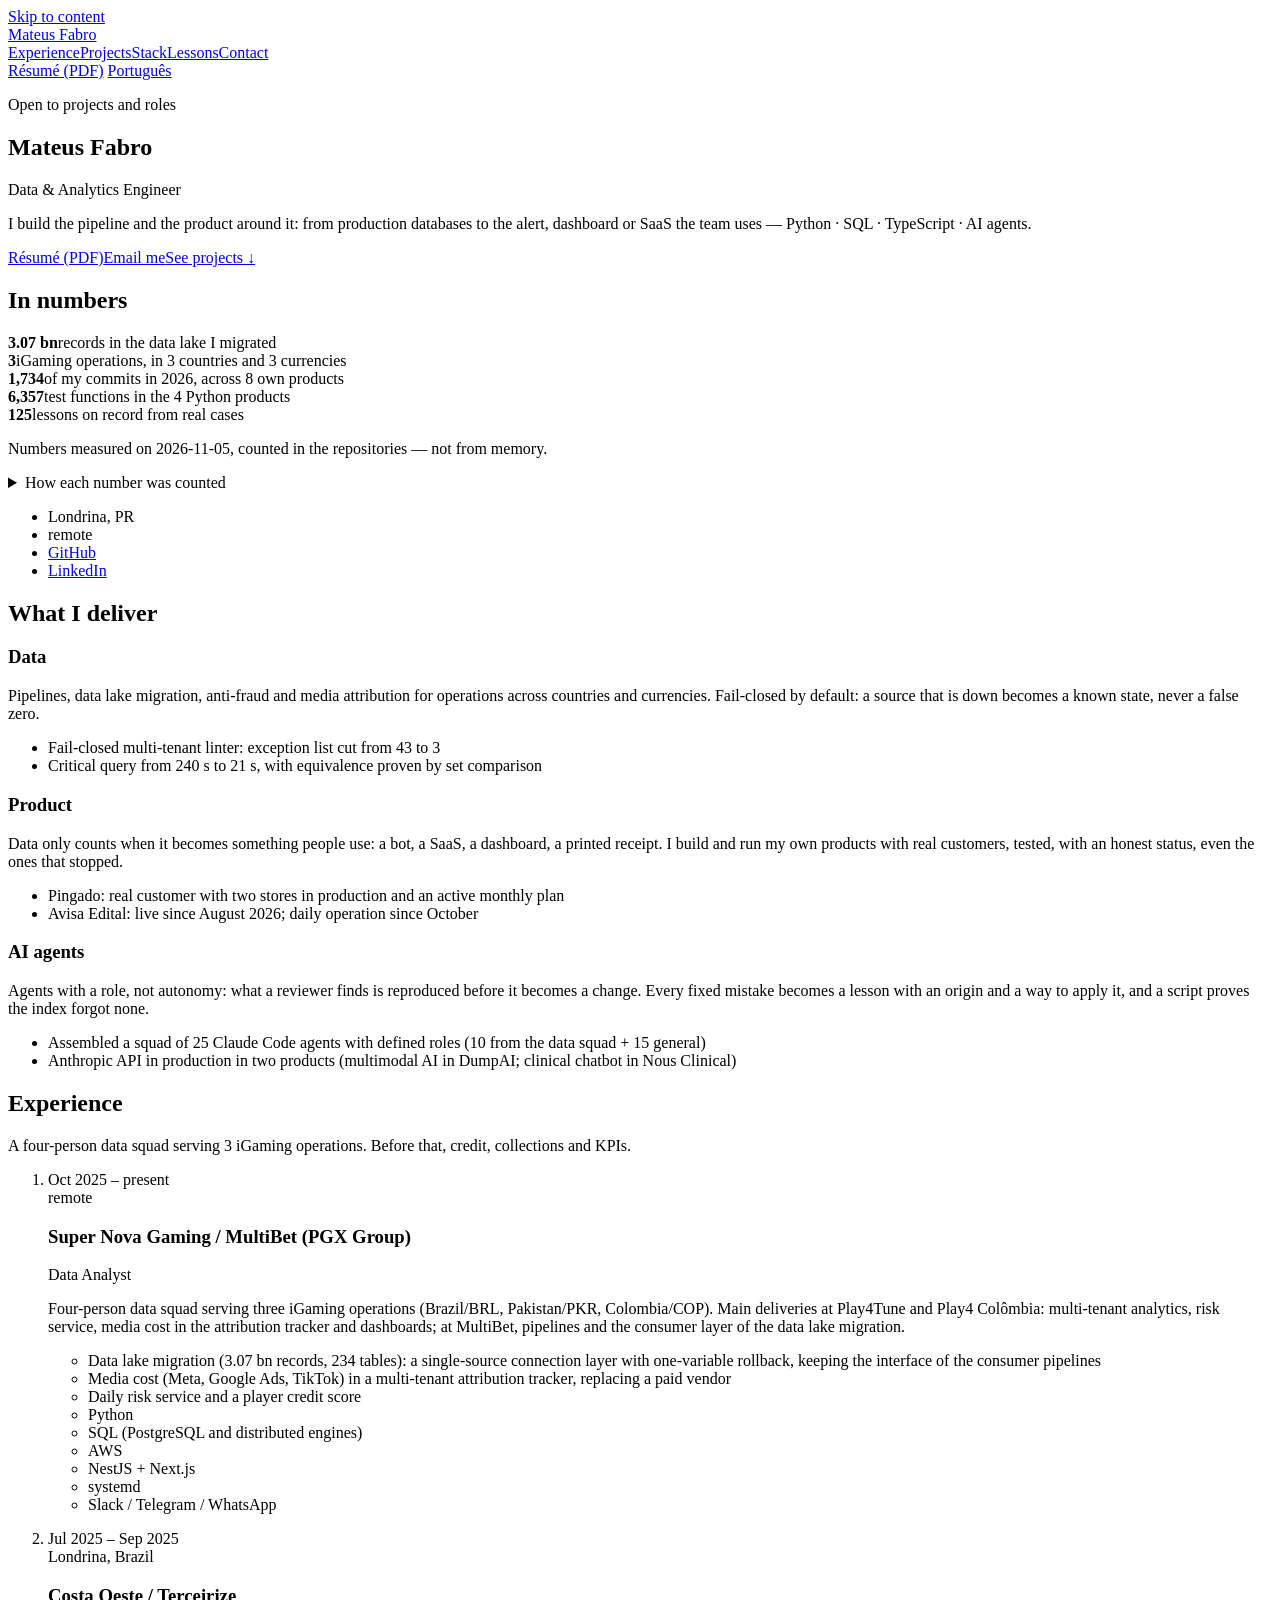
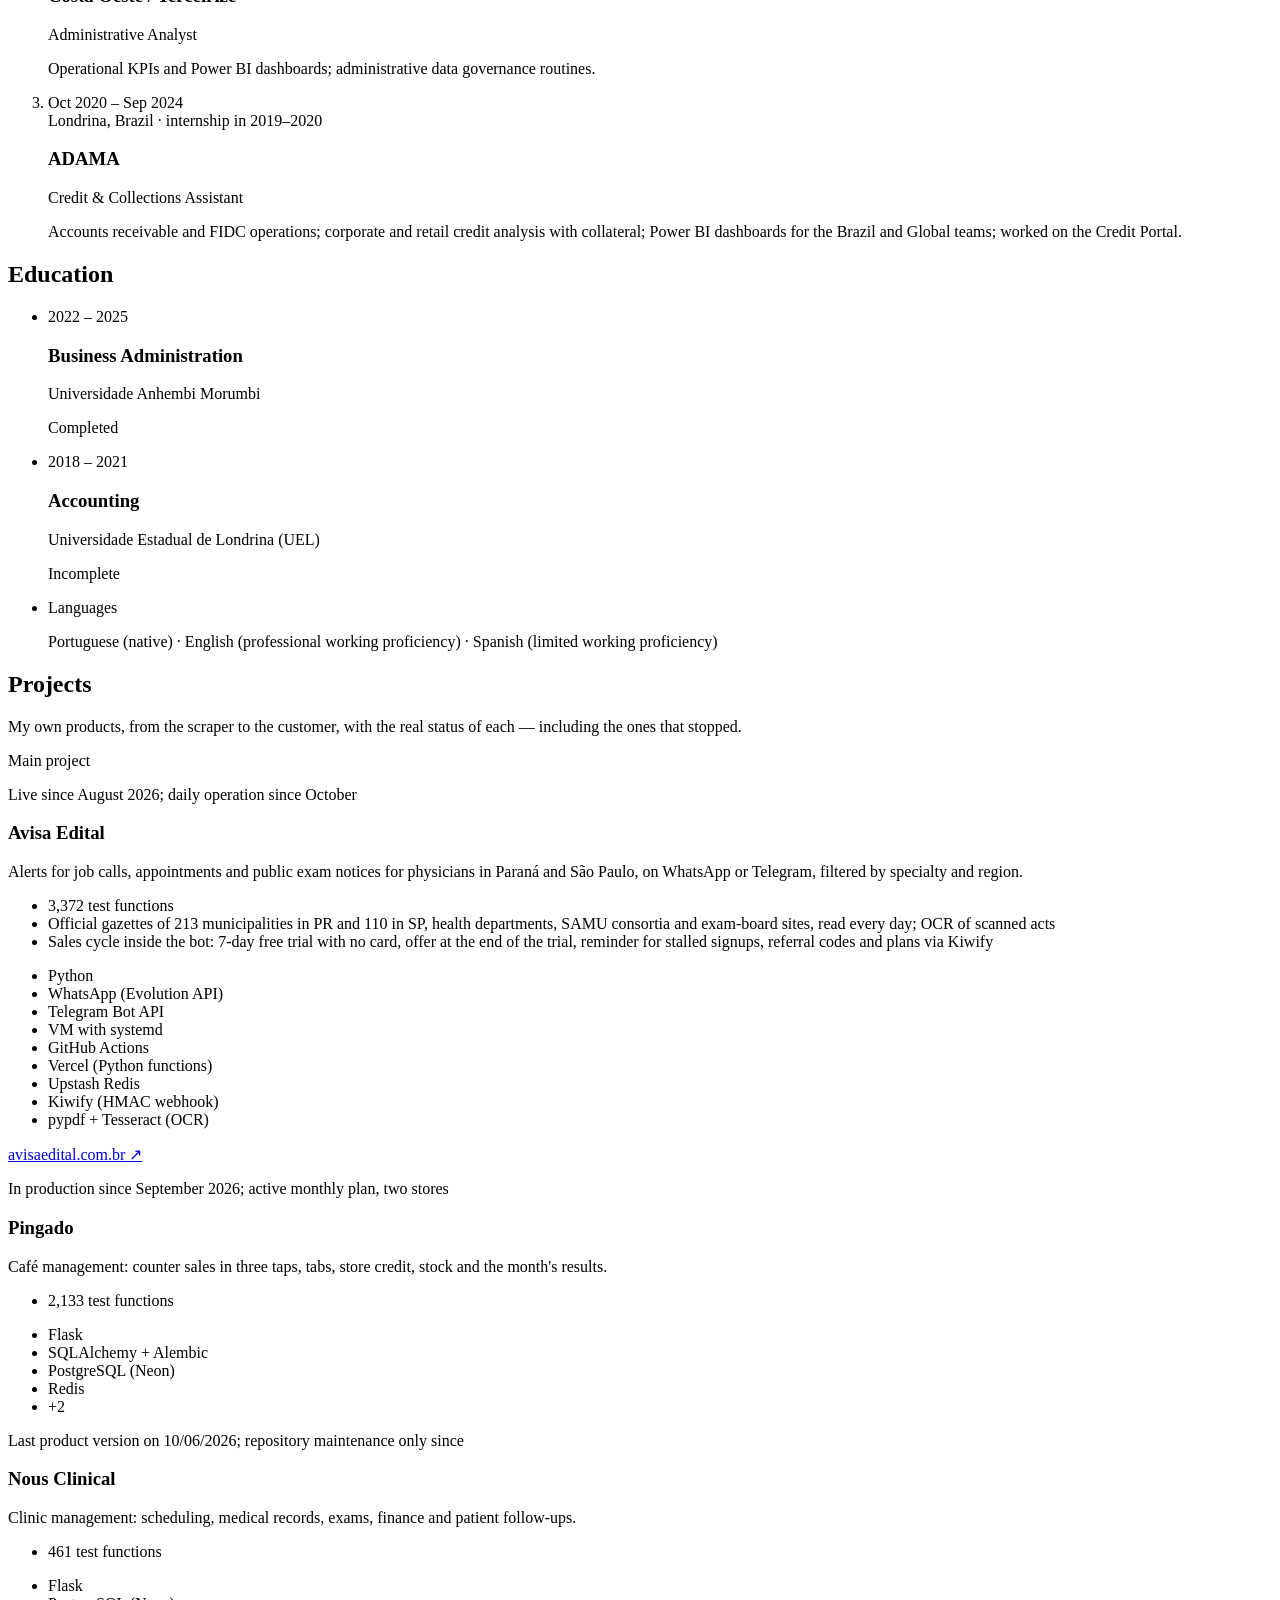
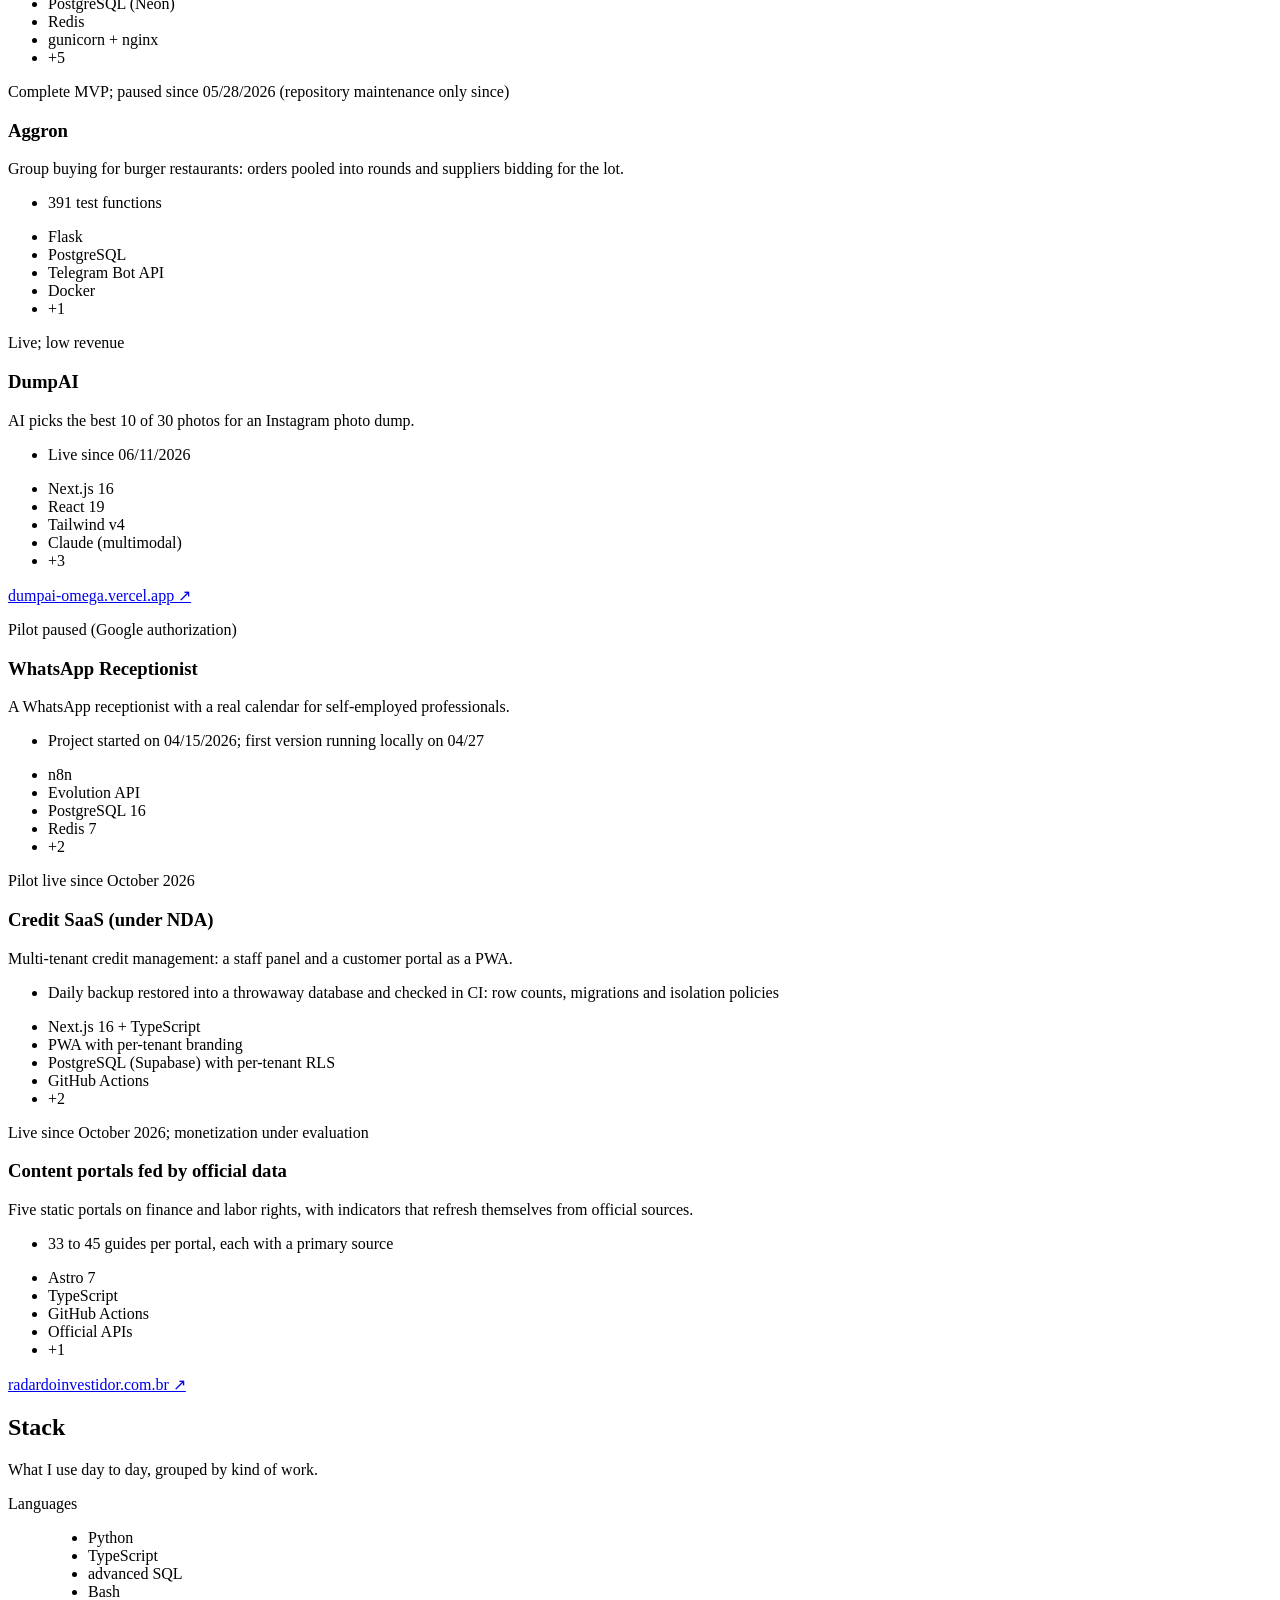
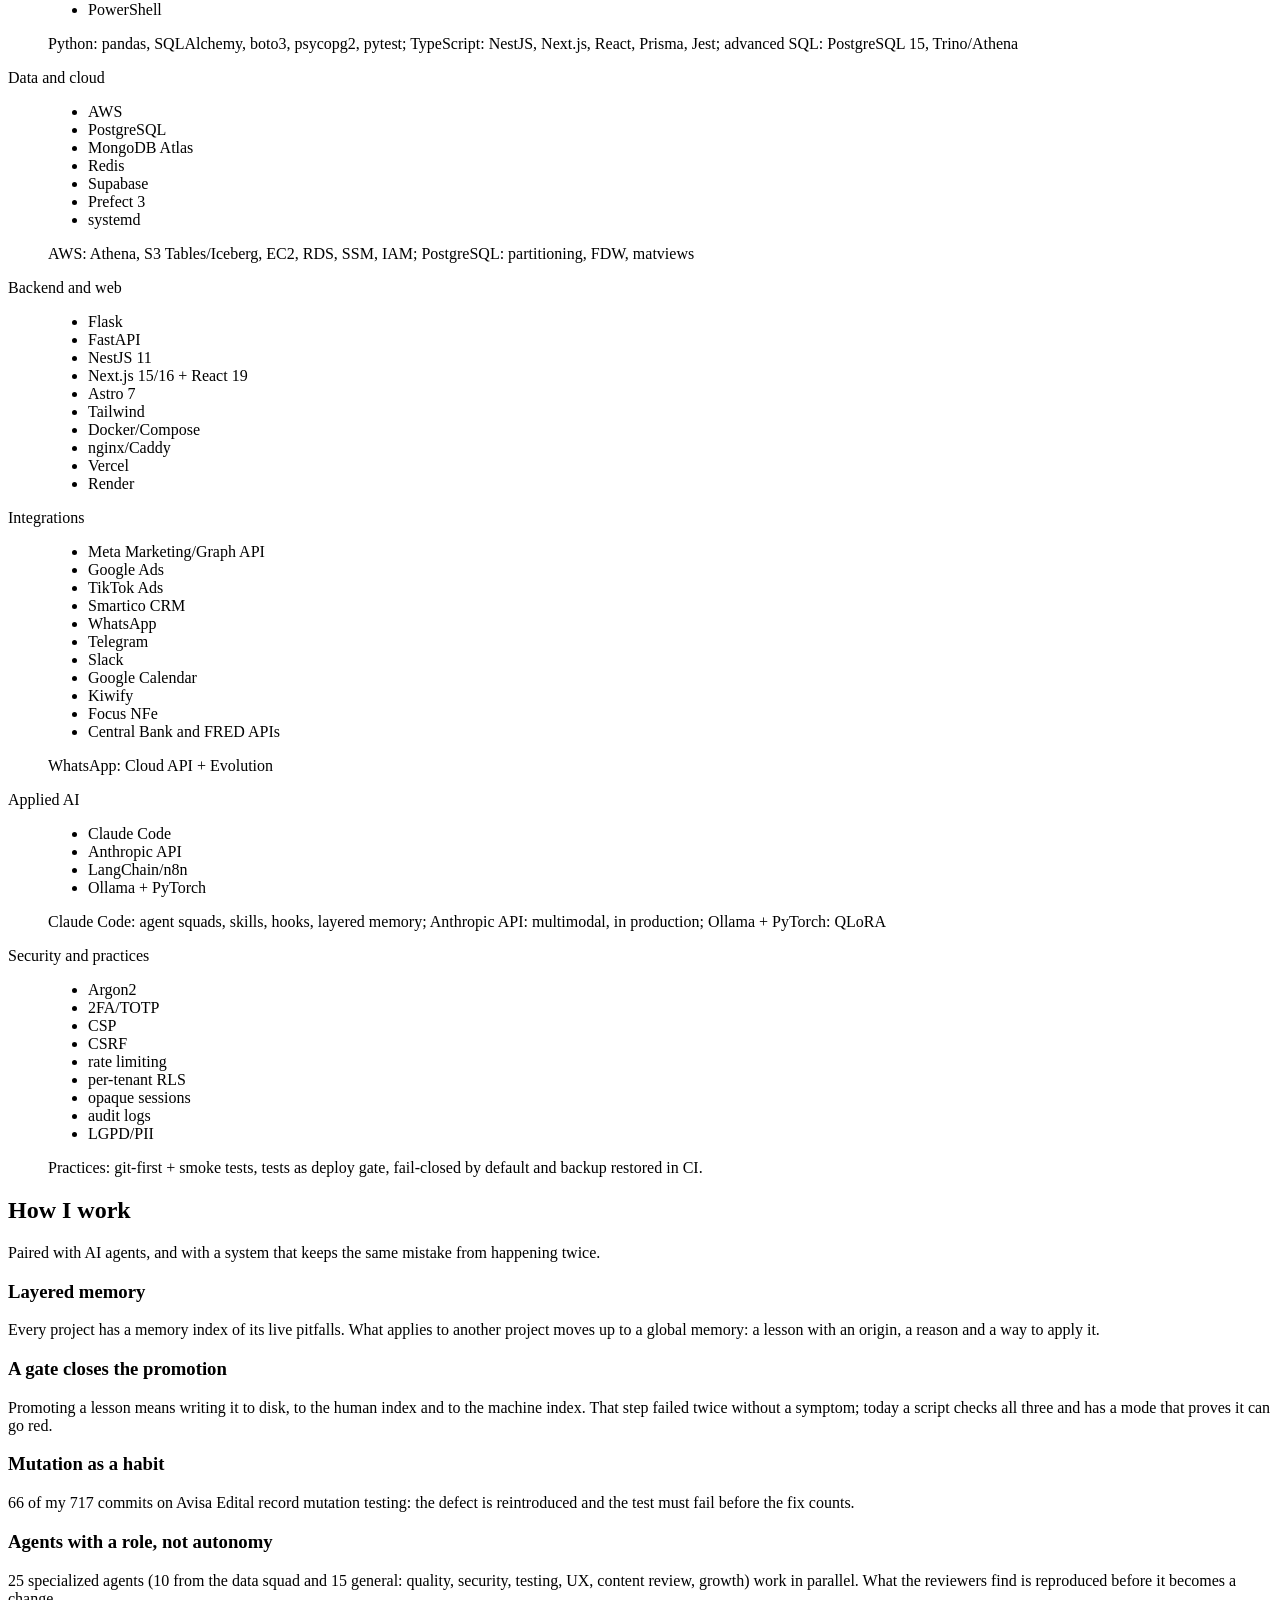
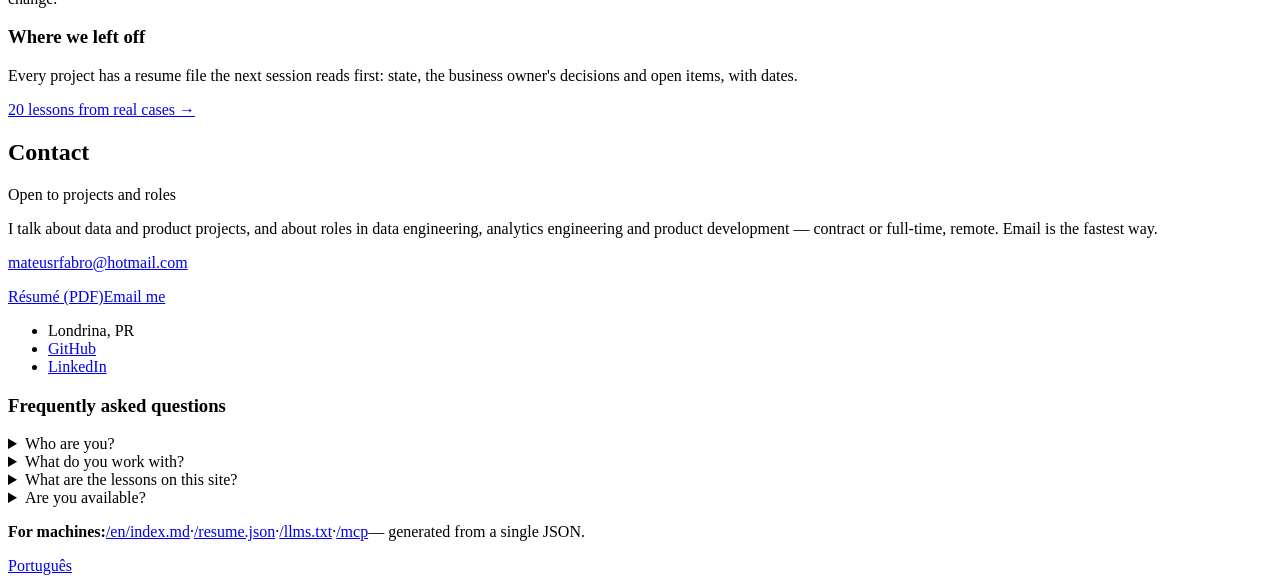
==== commit ed3ad4d9: "idiomas como no LinkedIn (ingles profissional, espanhol intermediario); PDF em 2 paginas tambem na c" ====
--- a/public/en/index.html
+++ b/public/en/index.html
@@ -23,11 +23,11 @@
 <meta name="twitter:description" content="Mateus Fabro, data &amp; analytics engineer in Londrina, Brazil: pipelines, anti-fraud, media attribution and his own products in Python, SQL and TypeScript.">
 <meta name="theme-color" content="#0E5A63">
 <link rel="icon" href="/favicon.svg" type="image/svg+xml">
-<meta property="og:image" content="https://mateusfabro.vercel.app/og.png">
+<meta property="og:image" content="https://mateusfabro.vercel.app/og-en.png">
 <meta property="og:image:width" content="1200">
 <meta property="og:image:height" content="630">
 <meta property="og:image:alt" content="Mateus Fabro — Data &amp; Analytics Engineer">
-<meta name="twitter:image" content="https://mateusfabro.vercel.app/og.png">
+<meta name="twitter:image" content="https://mateusfabro.vercel.app/og-en.png">
 <link rel="stylesheet" href="/estilo.css">
 <script type="application/ld+json">{"@context": "https://schema.org", "@graph": [{"@type": "Person", "@id": "https://mateusfabro.vercel.app/#pessoa", "name": "Mateus Fabro", "jobTitle": "Data \u0026 Analytics Engineer", "email": "mailto:mateusrfabro@hotmail.com", "url": "https://mateusfabro.vercel.app", "sameAs": ["https://github.com/mateusrfabro", "https://www.linkedin.com/in/mateusrfabro"], "address": {"@type": "PostalAddress", "addressLocality": "Londrina", "addressRegion": "PR", "addressCountry": "BR"}, "knowsAbout": ["Engenharia de dados", "Analytics engineering", "Python", "SQL", "PostgreSQL", "AWS", "TypeScript", "Antifraude", "Agentes de IA", "Next.js", "Flask"], "description": "I build systems that read public sources and production databases and turn them into alerts people can trust. When I get something wrong, I publish the correction — and the mistake becomes a written rule and, whenever possible, a test that enforces it."}, {"@type": "WebSite", "@id": "https://mateusfabro.vercel.app/#site", "url": "https://mateusfabro.vercel.app", "name": "Mateus Fabro — Data \u0026 Analytics Engineer", "inLanguage": "en", "author": {"@id": "https://mateusfabro.vercel.app/#pessoa"}}, {"@type": "ProfilePage", "@id": "https://mateusfabro.vercel.app/en/#pagina", "url": "https://mateusfabro.vercel.app/en/", "name": "Mateus Fabro — Data \u0026 Analytics Engineer", "dateModified": "2026-11-05", "mainEntity": {"@id": "https://mateusfabro.vercel.app/#pessoa"}, "isPartOf": {"@id": "https://mateusfabro.vercel.app/#site"}}, {"@type": "ItemList", "name": "Projetos", "itemListElement": [{"@type": "ListItem", "position": 1, "item": {"@type": "CreativeWork", "name": "Avisa Edital", "description": "Alerts for job calls, appointments and public exam notices for physicians in Paraná and São Paulo, on WhatsApp or Telegram, filtered by specialty and region.", "url": "https://avisaedital.com.br"}}, {"@type": "ListItem", "position": 2, "item": {"@type": "CreativeWork", "name": "Pingado", "description": "Café management: counter sales in three taps, tabs, store credit, stock and the month's results."}}, {"@type": "ListItem", "position": 3, "item": {"@type": "CreativeWork", "name": "Nous Clinical", "description": "Clinic management: scheduling, medical records, exams, finance and patient follow-ups."}}, {"@type": "ListItem", "position": 4, "item": {"@type": "CreativeWork", "name": "Aggron", "description": "Group buying for burger restaurants: orders pooled into rounds and suppliers bidding for the lot."}}, {"@type": "ListItem", "position": 5, "item": {"@type": "CreativeWork", "name": "DumpAI", "description": "AI picks the best 10 of 30 photos for an Instagram photo dump.", "url": "https://dumpai-omega.vercel.app"}}, {"@type": "ListItem", "position": 6, "item": {"@type": "CreativeWork", "name": "WhatsApp Receptionist", "description": "A WhatsApp receptionist with a real calendar for self-employed professionals."}}, {"@type": "ListItem", "position": 7, "item": {"@type": "CreativeWork", "name": "Credit SaaS (under NDA)", "description": "Multi-tenant credit management: a staff panel and a customer portal as a PWA."}}, {"@type": "ListItem", "position": 8, "item": {"@type": "CreativeWork", "name": "Content portals fed by official data", "description": "Five static portals on finance and labor rights, with indicators that refresh themselves from official sources.", "url": "https://radardoinvestidor.com.br"}}, {"@type": "ListItem", "position": 9, "item": {"@type": "CreativeWork", "name": "Super Nova Gaming / MultiBet (PGX Group)", "description": "Pipelines, data lake migration, anti-fraud, media attribution and dashboards for three operations in three countries."}}]}, {"@type": "FAQPage", "mainEntity": [{"@type": "Question", "name": "Who are you?", "acceptedAnswer": {"@type": "Answer", "text": "A data and analytics engineer in Londrina, Brazil. I work with data for three iGaming operations and I build my own products: Avisa Edital, Pingado, Nous Clinical, Aggron, DumpAI, WhatsApp Receptionist, five content portals and a credit SaaS under NDA."}}, {"@type": "Question", "name": "What do you work with?", "acceptedAnswer": {"@type": "Answer", "text": "I work with Python, SQL and TypeScript: pipelines, data lake migration, anti-fraud, media attribution, Telegram bots and SaaS in Flask and Next.js, with AI agents (Claude Code) as a multiplier."}}, {"@type": "Question", "name": "What are the lessons on this site?", "acceptedAnswer": {"@type": "Answer", "text": "Mistakes I made in real cases, with dates, in the format “for … read …”, and the rule that stayed from each one."}}, {"@type": "Question", "name": "Are you available?", "acceptedAnswer": {"@type": "Answer", "text": "Yes, for projects and roles. Contact me by email: mateusrfabro@hotmail.com."}}]}]}</script>
 </head>
@@ -84,7 +84,7 @@
 </li><li class="linha-item">
   <p class="quando">2018 – 2021</p>
   <div><h3>Accounting</h3><p class="funcao">Universidade Estadual de Londrina (UEL)</p><p class="resumo">Incomplete</p></div>
-</li><li class="linha-item"><p class="quando">Languages</p><div><p class="idiomas">Portuguese (native) · English (intermediate, fluent technical reading) · Spanish (basic)</p></div></li></ul>
+</li><li class="linha-item"><p class="quando">Languages</p><div><p class="idiomas">Portuguese (native) · English (professional working proficiency) · Spanish (limited working proficiency)</p></div></li></ul>
 </div></section>
 
 <section class="secao" id="projetos"><div class="wrap">
@@ -192,7 +192,7 @@
   <p class="maq"><b>For machines:</b><a href="/en/index.md">/en/index.md</a><span aria-hidden="true">·</span><a href="/resume.json">/resume.json</a><span aria-hidden="true">·</span><a href="/llms.txt">/llms.txt</a><span aria-hidden="true">·</span><a href="/mcp">/mcp</a><span class="gerado">— generated from a single JSON.</span></p>
   <a class="idioma" href="/" hreflang="pt" lang="pt">Português</a>
 </div></footer>
-<script type="application/json" id="dados">{"perfil": {"nome": "Mateus Fabro", "cargo": "Data \u0026 Analytics Engineer", "subtitulo": "I build the pipeline and the product around it — Python · SQL · TypeScript · AI agents", "cidade": "Londrina", "estado": "PR", "pais": "Brazil", "email": "mateusrfabro@hotmail.com", "github": "https://github.com/mateusrfabro", "linkedin": "https://www.linkedin.com/in/mateusrfabro", "tese": "I build systems that read public sources and production databases and turn them into alerts people can trust. When I get something wrong, I publish the correction — and the mistake becomes a written rule and, whenever possible, a test that enforces it.", "frase_hero": "I build the pipeline and the product around it: from production databases to the alert, dashboard or SaaS the team uses — Python · SQL · TypeScript · AI agents.", "resumo": ["I have worked with data in iGaming since October 2025 — three operations, three countries and three currencies, in a four-person squad: pipelines, the consumer layer of a data lake migration, anti-fraud, media attribution and dashboards.", "Outside work, I built my own products and run the ones that are live: an alert service for physicians' public-sector job calls (PR and SP), a café management system with a real customer in production, a clinic SaaS, a group-buying platform, an AI photo app, five content portals fed by official data and a credit SaaS under NDA.", "I work paired with AI agents (Claude Code) and with a memory system of my own: every fixed mistake that applies to another project becomes a lesson with an origin, a reason and a way to apply it — and a script proves the index forgot none."], "formacao": [{"curso": "Business Administration", "instituicao": "Universidade Anhembi Morumbi", "inicio": "2022", "fim": "2025", "status": "completed"}, {"curso": "Accounting", "instituicao": "Universidade Estadual de Londrina (UEL)", "inicio": "2018", "fim": "2021", "status": "incomplete"}], "idiomas": ["Portuguese (native)", "English (intermediate, fluent technical reading)", "Spanish (basic)"]}, "numeros": [{"valor": "125", "rotulo": "lessons on record from real cases", "fonte": "global memory, global_index.json (107 general + 18 data)"}, {"valor": "1,734", "rotulo": "of my commits in 2026, across 8 own products", "fonte": "git log of the product repositories, my commits only, excluding automated bot commits"}, {"valor": "6,357", "rotulo": "test functions in the 4 Python products", "fonte": "count of def test_ under tests/ in the products with a pytest suite"}, {"valor": "3", "rotulo": "iGaming operations, in 3 countries and 3 currencies", "fonte": "Super Nova Gaming, since Oct 2025"}, {"valor": "3.07 bn", "rotulo": "records in the data lake I migrated", "fonte": "Iceberg catalog inventory of 07/23/2026: 234 tables"}], "projetos": [{"slug": "avisa-edital", "nome": "Avisa Edital", "tipo": "produto", "linha": "Alerts for job calls, appointments and public exam notices for physicians in Paraná and São Paulo, on WhatsApp or Telegram, filtered by specialty and region.", "para_quem": "Physicians who sat a public exam or selection process and cannot miss a job-call deadline — usually 3 to 5 business days.", "papel": "Partner and developer: I built the collectors, bot, site, payments and monitoring alone. The other partner, a physician, handles sales.", "stack": ["Python", "WhatsApp (Evolution API)", "Telegram Bot API", "VM with systemd", "GitHub Actions", "Vercel (Python functions)", "Upstash Redis", "Kiwify (HMAC webhook)", "pypdf + Tesseract (OCR)"], "fatos": ["717 of my commits between 08/12 and 11/05/2026, plus 85 automated bot commits", "3,372 test functions", "Official gazettes of 213 municipalities in PR and 110 in SP, health departments, SAMU consortia and exam-board sites, read every day; OCR of scanned acts", "Sales cycle inside the bot: 7-day free trial with no card, offer at the end of the trial, reminder for stalled signups, referral codes and plans via Kiwify", "Delivered every day on WhatsApp and Telegram, with a humanized queue, anti-ban guard and a sentinel that alerts the operator"], "status": "Live since August 2026; daily operation since October", "url": "https://avisaedital.com.br", "historia": "Collecting is not publishing. When coverage grows, history enters the archive looking like news; the alert now notifies by the date of the event, silently marks the old ones and only announces what came out afterwards — otherwise a subscriber would get \"13 new call-ups\", 10 of them weeks old."}, {"slug": "pingado", "nome": "Pingado", "tipo": "produto", "linha": "Café management: counter sales in three taps, tabs, store credit, stock and the month's results.", "para_quem": "Small cafés. The first customer has been in production since September 2026, with two stores.", "papel": "Developer and product owner: meetings with the customer and each version delivered within a day of the meeting, from v0.2 on.", "stack": ["Flask", "SQLAlchemy + Alembic", "PostgreSQL (Neon)", "Redis", "Docker", "Render"], "fatos": ["486 of my commits between 07/06 and 11/05/2026", "2,133 test functions", "real customer with two stores in production and an active monthly plan", "NFC-e invoicing implemented with direct issuance to SEFAZ-PR and validated in the sandbox; production issuance awaits the system's enrollment at SEFA-PR"], "status": "In production since September 2026; active monthly plan, two stores", "url": "", "historia": "A counter is not an office: PIN login instead of a password, a sale in a few taps and buttons sized for a finger. The printed store-credit statement is product too — printing the real paper is what surfaced \"Seu tem R$ 29,00\" (see corrections)."}, {"slug": "nous-clinical", "nome": "Nous Clinical", "tipo": "produto", "linha": "Clinic management: scheduling, medical records, exams, finance and patient follow-ups.", "para_quem": "Health clinics, with full data separation between clinics.", "papel": "Developed end to end.", "stack": ["Flask", "PostgreSQL (Neon)", "Redis", "gunicorn + nginx", "Docker", "2FA/TOTP", "NFS-e (service invoices)", "Anthropic API (chatbot)", "encrypted backup (age → R2)"], "fatos": ["197 of my commits between 06/05 and 11/05/2026, plus 7 automated bot commits", "461 test functions", "111 routes", "internal security audit (agents, bandit and pip-audit) with no critical or high finding (07/02/2026)", "backup restore not yet tested"], "status": "Last product version on 10/06/2026; repository maintenance only since", "url": "", "historia": "Anonymization under article 18 of Brazil's data protection law (LGPD) that keeps the financial history, and invoices with a generic description — never the diagnosis."}, {"slug": "aggron", "nome": "Aggron", "tipo": "produto", "linha": "Group buying for burger restaurants: orders pooled into rounds and suppliers bidding for the lot.", "para_quem": "Burger restaurants in Londrina that buy little alone and well together.", "papel": "Tech lead and developer, with a partner as product owner.", "stack": ["Flask", "PostgreSQL", "Telegram Bot API", "Docker", "contract PDF"], "fatos": ["196 of my commits between 04/14 and 11/05/2026, plus 7 automated bot commits", "391 test functions", "109 routes", "origin of the Flask platform that Nous and Pingado reuse"], "status": "Complete MVP; paused since 05/28/2026 (repository maintenance only since)", "url": "", "historia": "I fixed a cross-customer leak: the round page showed a restaurant the round's totals, and from there another restaurant's order could be deduced by subtraction. Migrations became idempotent after a clean install broke."}, {"slug": "dumpai", "nome": "DumpAI", "tipo": "produto", "linha": "AI picks the best 10 of 30 photos for an Instagram photo dump.", "para_quem": "People who post carousels and lose half an hour choosing photos.", "papel": "Live the day after the first commit; payments, rate limiting and a security audit within 12 days.", "stack": ["Next.js 16", "React 19", "Tailwind v4", "Claude (multimodal)", "Kiwify", "Upstash (rate limit)", "Vercel"], "fatos": ["23 of my commits between 06/10 and 11/05/2026", "live since 06/11/2026", "images compressed in the browser before upload"], "status": "Live; low revenue", "url": "https://dumpai-omega.vercel.app", "historia": "The product went live in two days and revenue stayed low. The lesson was about business, not engineering: the bottleneck was distribution."}, {"slug": "atendimento-whatsapp", "nome": "WhatsApp Receptionist", "tipo": "produto", "linha": "A WhatsApp receptionist with a real calendar for self-employed professionals.", "para_quem": "Psychologists, lawyers and other professionals who work alone.", "papel": "Architecture and implementation, with a squad of 5 AI agents.", "stack": ["n8n", "Evolution API", "PostgreSQL 16", "Redis 7", "LangChain", "Google Calendar"], "fatos": ["9 of my commits between 09/16 and 11/05/2026", "project started on 04/15/2026; first version running locally on 04/27", "hand-off to a human with a lock on the conversation", "per-customer configuration in YAML (multi-customer version)", "never completed an end-to-end conversation with a customer"], "status": "Pilot paused (Google authorization)", "url": "", "historia": "A customer's configuration field enters the prompt with system privilege — so it is an injection surface: enums, sanitization and explicit negation."}, {"slug": "credito-nda", "nome": "Credit SaaS (under NDA)", "tipo": "produto", "linha": "Multi-tenant credit management: a staff panel and a customer portal as a PWA.", "para_quem": "Small credit operations. Business details under a non-disclosure agreement.", "papel": "End-to-end architecture and implementation, with a partner as product owner.", "stack": ["Next.js 16 + TypeScript", "PWA with per-tenant branding", "PostgreSQL (Supabase) with per-tenant RLS", "GitHub Actions", "Docker (e2e in a container)", "Vercel"], "fatos": ["66 of my commits between 10/13 and 11/05/2026", "daily backup restored into a throwaway database and checked in CI: row counts, migrations and isolation policies", "public signup flow with validations and one-click approval"], "status": "Pilot live since October 2026", "url": "", "historia": "When the OS application control blocked the native password-hashing binary, development moved into a container — and the e2e suite with it."}, {"slug": "portais-conteudo", "nome": "Content portals fed by official data", "tipo": "produto", "linha": "Five static portals on finance and labor rights, with indicators that refresh themselves from official sources.", "para_quem": "Brazilian readers (credit, fixed income, labor rights, dollar finance) and a U.S. audience (personal finance).", "papel": "Built all five: indicator collection, build, AI-assisted editorial review with human approval, and publication on their own domains.", "stack": ["Astro 7", "TypeScript", "GitHub Actions", "Official APIs", "Vercel"], "fatos": ["40 of my commits between 10/20 and 11/03/2026", "33 to 45 guides per portal, each with a primary source", "indicators recomputed by workflow, never typed in", "sources: Central Bank/SGS, FRED, IBGE, Treasury, ANP"], "status": "Live since October 2026; monetization under evaluation", "url": "https://radardoinvestidor.com.br", "historia": "The first version of one of them carried the photo and credentials of an author who did not exist, generated by AI. They came out before publication: text signed by a person, or unsigned."}, {"slug": "igaming-dados", "nome": "Super Nova Gaming / MultiBet (PGX Group)", "tipo": "trabalho", "linha": "Pipelines, data lake migration, anti-fraud, media attribution and dashboards for three operations in three countries.", "para_quem": "Four-person data squad serving three iGaming operations.", "papel": "Data analyst since Oct 2025, with end-to-end engineering work.", "stack": ["Python", "SQL (PostgreSQL and distributed engines)", "AWS", "NestJS + Next.js", "systemd", "Slack / Telegram / WhatsApp"], "fatos": ["1,408 of my commits between 03/12 and 11/04/2026", "data lake migration (3.07 bn records, 234 tables): a single-source connection layer with one-variable rollback, keeping the interface of the consumer pipelines", "media cost (Meta, Google Ads, TikTok) in a multi-tenant attribution tracker, replacing a paid vendor", "daily risk service and a player credit score", "fail-closed multi-tenant linter: exception list cut from 43 to 3", "critical query from 240 s to 21 s, with equivalence proven by set comparison"], "status": "Current job", "url": "", "historia": "Most of the lessons published on this site were born here. The numbers are real; client names are left out."}], "retificacoes": [{"protocolo": "RET-2026-0728", "data": "2026-07-28", "contexto": "Checker for an automated alert", "onde_se_le": "24 green checks: fix validated.", "leia_se": "The checker let 3 of 7 reversions of the bug slip through. Since then, every important test is proven by mutation: I revert the fix in a copy and require the suite to go red.", "regra": "Mutation testing: prove the test can fail"}, {"protocolo": "RET-2026-0727", "data": "2026-07-27", "contexto": "Financial reconciliation", "onde_se_le": "0 duplicate credits.", "leia_se": "A UNIQUE constraint made the zero mandatory: the control just repeated the schema. The case that could actually happen was not being measured — and it had candidates.", "regra": "A control with a forced result is not a control"}, {"protocolo": "RET-2026-0819", "data": "2026-08-19", "contexto": "One exchange with the infrastructure team", "onde_se_le": "Six statements, each backed by a query.", "leia_se": "Six wrong statements. No query was wrong: in every one, the sentence claimed more than the predicate measured. The person on the other side was right on the detail every single time.", "regra": "The conclusion cannot be wider than the test"}, {"protocolo": "RET-2026-0716", "data": "2026-07-16", "contexto": "Pingado, printed store-credit statement", "onde_se_le": "347 green tests.", "leia_se": "The paper said \"Seu tem R$ 29,00 de crédito\" (roughly \"Mr has … in credit\"): the code cut the name at the first space, and at a Brazilian café half the regulars are \"Seu\" or \"Dona\" somebody. Only printing the real artifact caught it.", "regra": "Render the artifact the user receives"}, {"protocolo": "RET-2026-0821", "data": "2026-08-21", "contexto": "Avisa Edital, Telegram bot", "onde_se_le": "SEO redirect: just domain canonicalization.", "leia_se": "The bot's webhook started getting 308 and the bot went silent for 3h30. The API route left the redirect, a test reads the configuration and a sentinel watches for silence.", "regra": "A canonicalization redirect swallows webhooks"}, {"protocolo": "RET-2026-0824", "data": "2026-08-24", "contexto": "Avisa Edital, the bot's reply", "onde_se_le": "We don't watch your city yet.", "leia_se": "We watched 192; production saw 11. The canonical list lived in a git-ignored folder that only existed on my machine.", "regra": "Reference data lives with the code, not in the ignored folder"}, {"protocolo": "RET-2026-0824-B", "data": "2026-08-24", "contexto": "Avisa Edital, 90-day backfill", "onde_se_le": "Backfill in 7-day slices, one per night in the cloud, until complete.", "leia_se": "Slices were computed from today, so their edges moved one day per day: 0 of 13 slices in common between two consecutive days. The step timed out without ever saving progress — about 30% of the monthly CI allowance spent on work that could never finish.", "regra": "Progress only persists if its key is stable over time"}, {"protocolo": "RET-2026-0921", "data": "2026-09-21", "contexto": "Avisa Edital, per-platform alarm", "onde_se_le": "If a gazette platform goes down entirely, the dashboard names it.", "leia_se": "The adapter swallowed the failure and returned an empty list: the five cities looked alive, and the alarm would never fire in the one case it was built for. The dashboard also filtered out the platform name. Found in a review of what I myself had shipped four days earlier.", "regra": "An exception path only exists if it is exercised on purpose"}, {"protocolo": "RET-2026-0923", "data": "2026-09-23", "contexto": "This site, the day before going live", "onde_se_le": "847 commits across the four products.", "leia_se": "820 of my commits across five products. The four added up to 827 — the 847 included a fifth — and 27 came from the publishing bot. The test that sums the projects caught the first mistake; the fact-check caught the second.", "regra": "A number outside the code ages on its own"}], "disponibilidade": {"status": "open to projects and roles", "texto": "I talk about data and product projects, and about roles in data engineering, analytics engineering and product development — contract or full-time, remote. Email is the fastest way.", "canal": "mateusrfabro@hotmail.com"}}</script>
+<script type="application/json" id="dados">{"perfil": {"nome": "Mateus Fabro", "cargo": "Data \u0026 Analytics Engineer", "subtitulo": "I build the pipeline and the product around it — Python · SQL · TypeScript · AI agents", "cidade": "Londrina", "estado": "PR", "pais": "Brazil", "email": "mateusrfabro@hotmail.com", "github": "https://github.com/mateusrfabro", "linkedin": "https://www.linkedin.com/in/mateusrfabro", "tese": "I build systems that read public sources and production databases and turn them into alerts people can trust. When I get something wrong, I publish the correction — and the mistake becomes a written rule and, whenever possible, a test that enforces it.", "frase_hero": "I build the pipeline and the product around it: from production databases to the alert, dashboard or SaaS the team uses — Python · SQL · TypeScript · AI agents.", "resumo": ["I have worked with data in iGaming since October 2025 — three operations, three countries and three currencies, in a four-person squad: pipelines, the consumer layer of a data lake migration, anti-fraud, media attribution and dashboards.", "Outside work, I built my own products and run the ones that are live: an alert service for physicians' public-sector job calls (PR and SP), a café management system with a real customer in production, a clinic SaaS, a group-buying platform, an AI photo app, five content portals fed by official data and a credit SaaS under NDA.", "I work paired with AI agents (Claude Code) and with a memory system of my own: every fixed mistake that applies to another project becomes a lesson with an origin, a reason and a way to apply it — and a script proves the index forgot none."], "formacao": [{"curso": "Business Administration", "instituicao": "Universidade Anhembi Morumbi", "inicio": "2022", "fim": "2025", "status": "completed"}, {"curso": "Accounting", "instituicao": "Universidade Estadual de Londrina (UEL)", "inicio": "2018", "fim": "2021", "status": "incomplete"}], "idiomas": ["Portuguese (native)", "English (professional working proficiency)", "Spanish (limited working proficiency)"]}, "numeros": [{"valor": "125", "rotulo": "lessons on record from real cases", "fonte": "global memory, global_index.json (107 general + 18 data)"}, {"valor": "1,734", "rotulo": "of my commits in 2026, across 8 own products", "fonte": "git log of the product repositories, my commits only, excluding automated bot commits"}, {"valor": "6,357", "rotulo": "test functions in the 4 Python products", "fonte": "count of def test_ under tests/ in the products with a pytest suite"}, {"valor": "3", "rotulo": "iGaming operations, in 3 countries and 3 currencies", "fonte": "Super Nova Gaming, since Oct 2025"}, {"valor": "3.07 bn", "rotulo": "records in the data lake I migrated", "fonte": "Iceberg catalog inventory of 07/23/2026: 234 tables"}], "projetos": [{"slug": "avisa-edital", "nome": "Avisa Edital", "tipo": "produto", "linha": "Alerts for job calls, appointments and public exam notices for physicians in Paraná and São Paulo, on WhatsApp or Telegram, filtered by specialty and region.", "para_quem": "Physicians who sat a public exam or selection process and cannot miss a job-call deadline — usually 3 to 5 business days.", "papel": "Partner and developer: I built the collectors, bot, site, payments and monitoring alone. The other partner, a physician, handles sales.", "stack": ["Python", "WhatsApp (Evolution API)", "Telegram Bot API", "VM with systemd", "GitHub Actions", "Vercel (Python functions)", "Upstash Redis", "Kiwify (HMAC webhook)", "pypdf + Tesseract (OCR)"], "fatos": ["717 of my commits between 08/12 and 11/05/2026, plus 85 automated bot commits", "3,372 test functions", "Official gazettes of 213 municipalities in PR and 110 in SP, health departments, SAMU consortia and exam-board sites, read every day; OCR of scanned acts", "Sales cycle inside the bot: 7-day free trial with no card, offer at the end of the trial, reminder for stalled signups, referral codes and plans via Kiwify", "Delivered every day on WhatsApp and Telegram, with a humanized queue, anti-ban guard and a sentinel that alerts the operator"], "status": "Live since August 2026; daily operation since October", "url": "https://avisaedital.com.br", "historia": "Collecting is not publishing. When coverage grows, history enters the archive looking like news; the alert now notifies by the date of the event, silently marks the old ones and only announces what came out afterwards — otherwise a subscriber would get \"13 new call-ups\", 10 of them weeks old."}, {"slug": "pingado", "nome": "Pingado", "tipo": "produto", "linha": "Café management: counter sales in three taps, tabs, store credit, stock and the month's results.", "para_quem": "Small cafés. The first customer has been in production since September 2026, with two stores.", "papel": "Developer and product owner: meetings with the customer and each version delivered within a day of the meeting, from v0.2 on.", "stack": ["Flask", "SQLAlchemy + Alembic", "PostgreSQL (Neon)", "Redis", "Docker", "Render"], "fatos": ["486 of my commits between 07/06 and 11/05/2026", "2,133 test functions", "real customer with two stores in production and an active monthly plan", "NFC-e invoicing implemented with direct issuance to SEFAZ-PR and validated in the sandbox; production issuance awaits the system's enrollment at SEFA-PR"], "status": "In production since September 2026; active monthly plan, two stores", "url": "", "historia": "A counter is not an office: PIN login instead of a password, a sale in a few taps and buttons sized for a finger. The printed store-credit statement is product too — printing the real paper is what surfaced \"Seu tem R$ 29,00\" (see corrections)."}, {"slug": "nous-clinical", "nome": "Nous Clinical", "tipo": "produto", "linha": "Clinic management: scheduling, medical records, exams, finance and patient follow-ups.", "para_quem": "Health clinics, with full data separation between clinics.", "papel": "Developed end to end.", "stack": ["Flask", "PostgreSQL (Neon)", "Redis", "gunicorn + nginx", "Docker", "2FA/TOTP", "NFS-e (service invoices)", "Anthropic API (chatbot)", "encrypted backup (age → R2)"], "fatos": ["197 of my commits between 06/05 and 11/05/2026, plus 7 automated bot commits", "461 test functions", "111 routes", "internal security audit (agents, bandit and pip-audit) with no critical or high finding (07/02/2026)", "backup restore not yet tested"], "status": "Last product version on 10/06/2026; repository maintenance only since", "url": "", "historia": "Anonymization under article 18 of Brazil's data protection law (LGPD) that keeps the financial history, and invoices with a generic description — never the diagnosis."}, {"slug": "aggron", "nome": "Aggron", "tipo": "produto", "linha": "Group buying for burger restaurants: orders pooled into rounds and suppliers bidding for the lot.", "para_quem": "Burger restaurants in Londrina that buy little alone and well together.", "papel": "Tech lead and developer, with a partner as product owner.", "stack": ["Flask", "PostgreSQL", "Telegram Bot API", "Docker", "contract PDF"], "fatos": ["196 of my commits between 04/14 and 11/05/2026, plus 7 automated bot commits", "391 test functions", "109 routes", "origin of the Flask platform that Nous and Pingado reuse"], "status": "Complete MVP; paused since 05/28/2026 (repository maintenance only since)", "url": "", "historia": "I fixed a cross-customer leak: the round page showed a restaurant the round's totals, and from there another restaurant's order could be deduced by subtraction. Migrations became idempotent after a clean install broke."}, {"slug": "dumpai", "nome": "DumpAI", "tipo": "produto", "linha": "AI picks the best 10 of 30 photos for an Instagram photo dump.", "para_quem": "People who post carousels and lose half an hour choosing photos.", "papel": "Live the day after the first commit; payments, rate limiting and a security audit within 12 days.", "stack": ["Next.js 16", "React 19", "Tailwind v4", "Claude (multimodal)", "Kiwify", "Upstash (rate limit)", "Vercel"], "fatos": ["23 of my commits between 06/10 and 11/05/2026", "live since 06/11/2026", "images compressed in the browser before upload"], "status": "Live; low revenue", "url": "https://dumpai-omega.vercel.app", "historia": "The product went live in two days and revenue stayed low. The lesson was about business, not engineering: the bottleneck was distribution."}, {"slug": "atendimento-whatsapp", "nome": "WhatsApp Receptionist", "tipo": "produto", "linha": "A WhatsApp receptionist with a real calendar for self-employed professionals.", "para_quem": "Psychologists, lawyers and other professionals who work alone.", "papel": "Architecture and implementation, with a squad of 5 AI agents.", "stack": ["n8n", "Evolution API", "PostgreSQL 16", "Redis 7", "LangChain", "Google Calendar"], "fatos": ["9 of my commits between 09/16 and 11/05/2026", "project started on 04/15/2026; first version running locally on 04/27", "hand-off to a human with a lock on the conversation", "per-customer configuration in YAML (multi-customer version)", "never completed an end-to-end conversation with a customer"], "status": "Pilot paused (Google authorization)", "url": "", "historia": "A customer's configuration field enters the prompt with system privilege — so it is an injection surface: enums, sanitization and explicit negation."}, {"slug": "credito-nda", "nome": "Credit SaaS (under NDA)", "tipo": "produto", "linha": "Multi-tenant credit management: a staff panel and a customer portal as a PWA.", "para_quem": "Small credit operations. Business details under a non-disclosure agreement.", "papel": "End-to-end architecture and implementation, with a partner as product owner.", "stack": ["Next.js 16 + TypeScript", "PWA with per-tenant branding", "PostgreSQL (Supabase) with per-tenant RLS", "GitHub Actions", "Docker (e2e in a container)", "Vercel"], "fatos": ["66 of my commits between 10/13 and 11/05/2026", "daily backup restored into a throwaway database and checked in CI: row counts, migrations and isolation policies", "public signup flow with validations and one-click approval"], "status": "Pilot live since October 2026", "url": "", "historia": "When the OS application control blocked the native password-hashing binary, development moved into a container — and the e2e suite with it."}, {"slug": "portais-conteudo", "nome": "Content portals fed by official data", "tipo": "produto", "linha": "Five static portals on finance and labor rights, with indicators that refresh themselves from official sources.", "para_quem": "Brazilian readers (credit, fixed income, labor rights, dollar finance) and a U.S. audience (personal finance).", "papel": "Built all five: indicator collection, build, AI-assisted editorial review with human approval, and publication on their own domains.", "stack": ["Astro 7", "TypeScript", "GitHub Actions", "Official APIs", "Vercel"], "fatos": ["40 of my commits between 10/20 and 11/03/2026", "33 to 45 guides per portal, each with a primary source", "indicators recomputed by workflow, never typed in", "sources: Central Bank/SGS, FRED, IBGE, Treasury, ANP"], "status": "Live since October 2026; monetization under evaluation", "url": "https://radardoinvestidor.com.br", "historia": "The first version of one of them carried the photo and credentials of an author who did not exist, generated by AI. They came out before publication: text signed by a person, or unsigned."}, {"slug": "igaming-dados", "nome": "Super Nova Gaming / MultiBet (PGX Group)", "tipo": "trabalho", "linha": "Pipelines, data lake migration, anti-fraud, media attribution and dashboards for three operations in three countries.", "para_quem": "Four-person data squad serving three iGaming operations.", "papel": "Data analyst since Oct 2025, with end-to-end engineering work.", "stack": ["Python", "SQL (PostgreSQL and distributed engines)", "AWS", "NestJS + Next.js", "systemd", "Slack / Telegram / WhatsApp"], "fatos": ["1,408 of my commits between 03/12 and 11/04/2026", "data lake migration (3.07 bn records, 234 tables): a single-source connection layer with one-variable rollback, keeping the interface of the consumer pipelines", "media cost (Meta, Google Ads, TikTok) in a multi-tenant attribution tracker, replacing a paid vendor", "daily risk service and a player credit score", "fail-closed multi-tenant linter: exception list cut from 43 to 3", "critical query from 240 s to 21 s, with equivalence proven by set comparison"], "status": "Current job", "url": "", "historia": "Most of the lessons published on this site were born here. The numbers are real; client names are left out."}], "retificacoes": [{"protocolo": "RET-2026-0728", "data": "2026-07-28", "contexto": "Checker for an automated alert", "onde_se_le": "24 green checks: fix validated.", "leia_se": "The checker let 3 of 7 reversions of the bug slip through. Since then, every important test is proven by mutation: I revert the fix in a copy and require the suite to go red.", "regra": "Mutation testing: prove the test can fail"}, {"protocolo": "RET-2026-0727", "data": "2026-07-27", "contexto": "Financial reconciliation", "onde_se_le": "0 duplicate credits.", "leia_se": "A UNIQUE constraint made the zero mandatory: the control just repeated the schema. The case that could actually happen was not being measured — and it had candidates.", "regra": "A control with a forced result is not a control"}, {"protocolo": "RET-2026-0819", "data": "2026-08-19", "contexto": "One exchange with the infrastructure team", "onde_se_le": "Six statements, each backed by a query.", "leia_se": "Six wrong statements. No query was wrong: in every one, the sentence claimed more than the predicate measured. The person on the other side was right on the detail every single time.", "regra": "The conclusion cannot be wider than the test"}, {"protocolo": "RET-2026-0716", "data": "2026-07-16", "contexto": "Pingado, printed store-credit statement", "onde_se_le": "347 green tests.", "leia_se": "The paper said \"Seu tem R$ 29,00 de crédito\" (roughly \"Mr has … in credit\"): the code cut the name at the first space, and at a Brazilian café half the regulars are \"Seu\" or \"Dona\" somebody. Only printing the real artifact caught it.", "regra": "Render the artifact the user receives"}, {"protocolo": "RET-2026-0821", "data": "2026-08-21", "contexto": "Avisa Edital, Telegram bot", "onde_se_le": "SEO redirect: just domain canonicalization.", "leia_se": "The bot's webhook started getting 308 and the bot went silent for 3h30. The API route left the redirect, a test reads the configuration and a sentinel watches for silence.", "regra": "A canonicalization redirect swallows webhooks"}, {"protocolo": "RET-2026-0824", "data": "2026-08-24", "contexto": "Avisa Edital, the bot's reply", "onde_se_le": "We don't watch your city yet.", "leia_se": "We watched 192; production saw 11. The canonical list lived in a git-ignored folder that only existed on my machine.", "regra": "Reference data lives with the code, not in the ignored folder"}, {"protocolo": "RET-2026-0824-B", "data": "2026-08-24", "contexto": "Avisa Edital, 90-day backfill", "onde_se_le": "Backfill in 7-day slices, one per night in the cloud, until complete.", "leia_se": "Slices were computed from today, so their edges moved one day per day: 0 of 13 slices in common between two consecutive days. The step timed out without ever saving progress — about 30% of the monthly CI allowance spent on work that could never finish.", "regra": "Progress only persists if its key is stable over time"}, {"protocolo": "RET-2026-0921", "data": "2026-09-21", "contexto": "Avisa Edital, per-platform alarm", "onde_se_le": "If a gazette platform goes down entirely, the dashboard names it.", "leia_se": "The adapter swallowed the failure and returned an empty list: the five cities looked alive, and the alarm would never fire in the one case it was built for. The dashboard also filtered out the platform name. Found in a review of what I myself had shipped four days earlier.", "regra": "An exception path only exists if it is exercised on purpose"}, {"protocolo": "RET-2026-0923", "data": "2026-09-23", "contexto": "This site, the day before going live", "onde_se_le": "847 commits across the four products.", "leia_se": "820 of my commits across five products. The four added up to 827 — the 847 included a fifth — and 27 came from the publishing bot. The test that sums the projects caught the first mistake; the fact-check caught the second.", "regra": "A number outside the code ages on its own"}], "disponibilidade": {"status": "open to projects and roles", "texto": "I talk about data and product projects, and about roles in data engineering, analytics engineering and product development — contract or full-time, remote. Email is the fastest way.", "canal": "mateusrfabro@hotmail.com"}}</script>
 <script src="/app.js" defer></script>
 </body>
 </html>
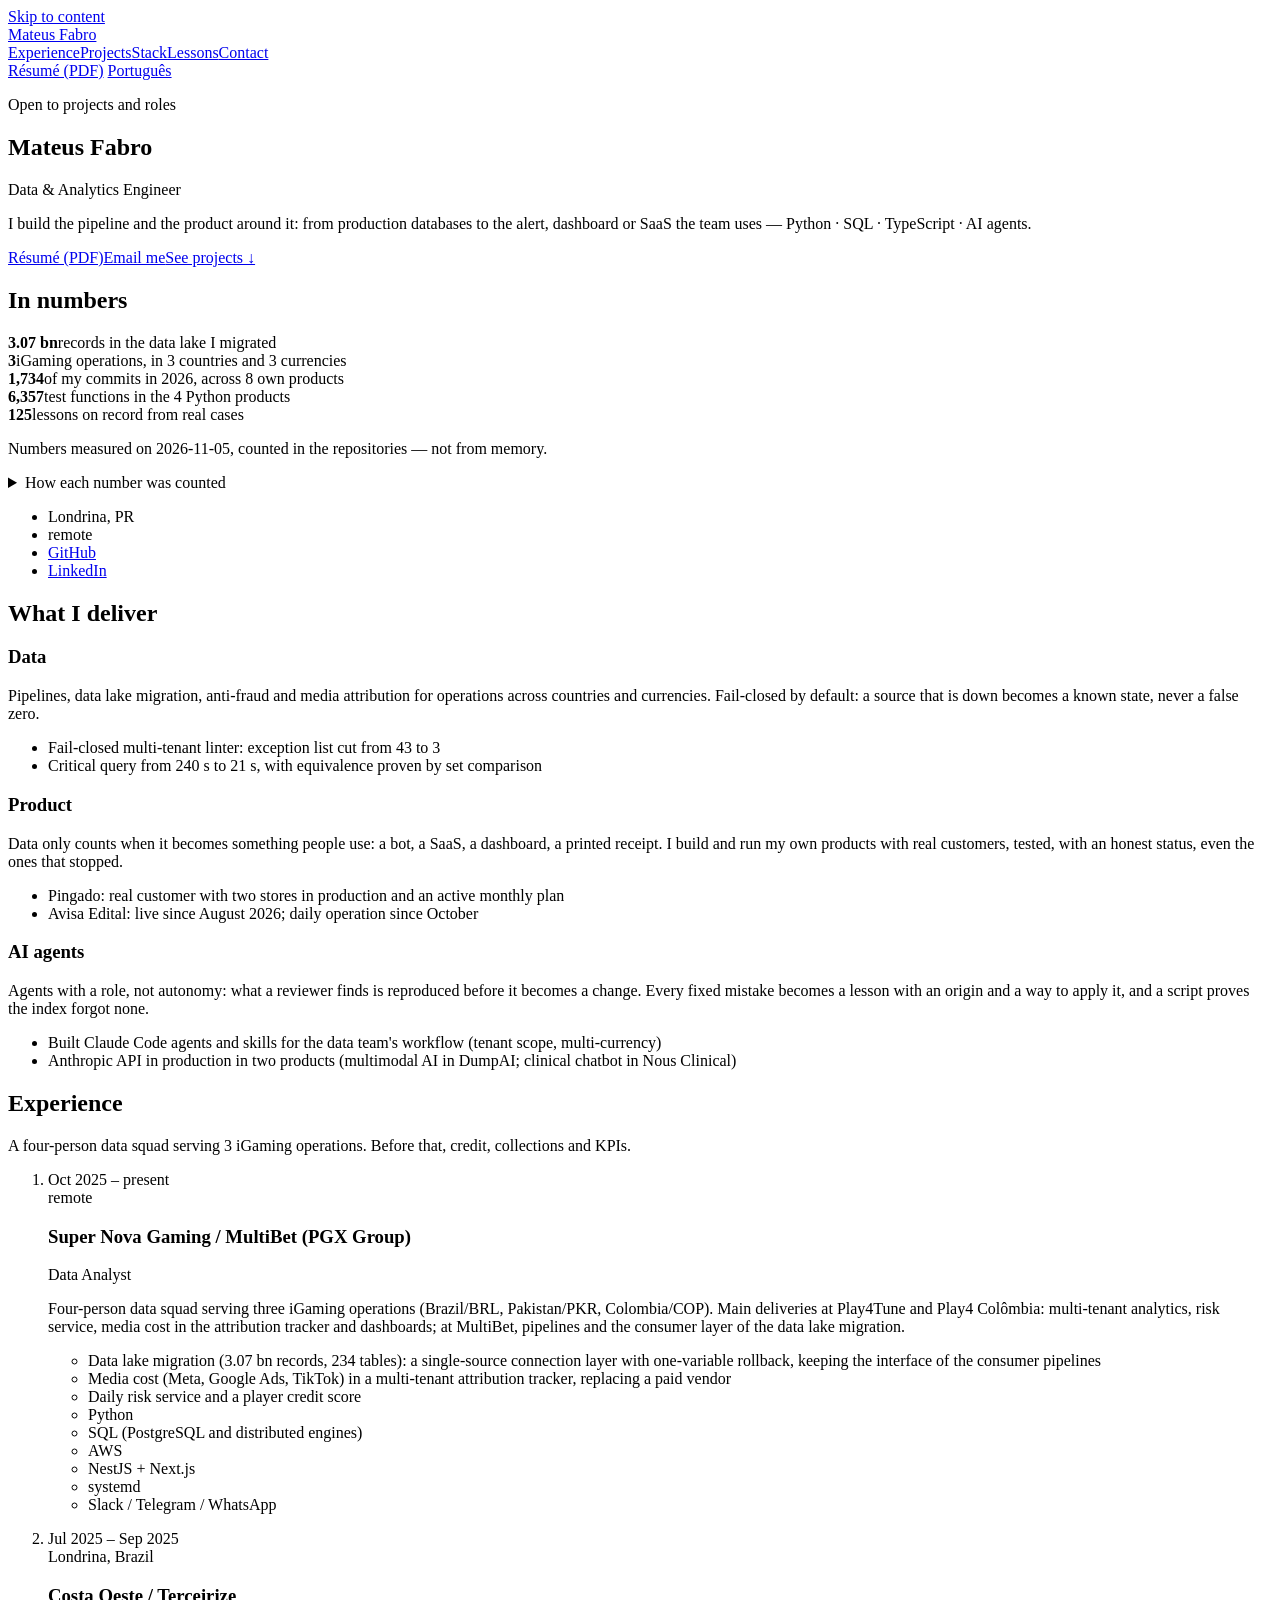
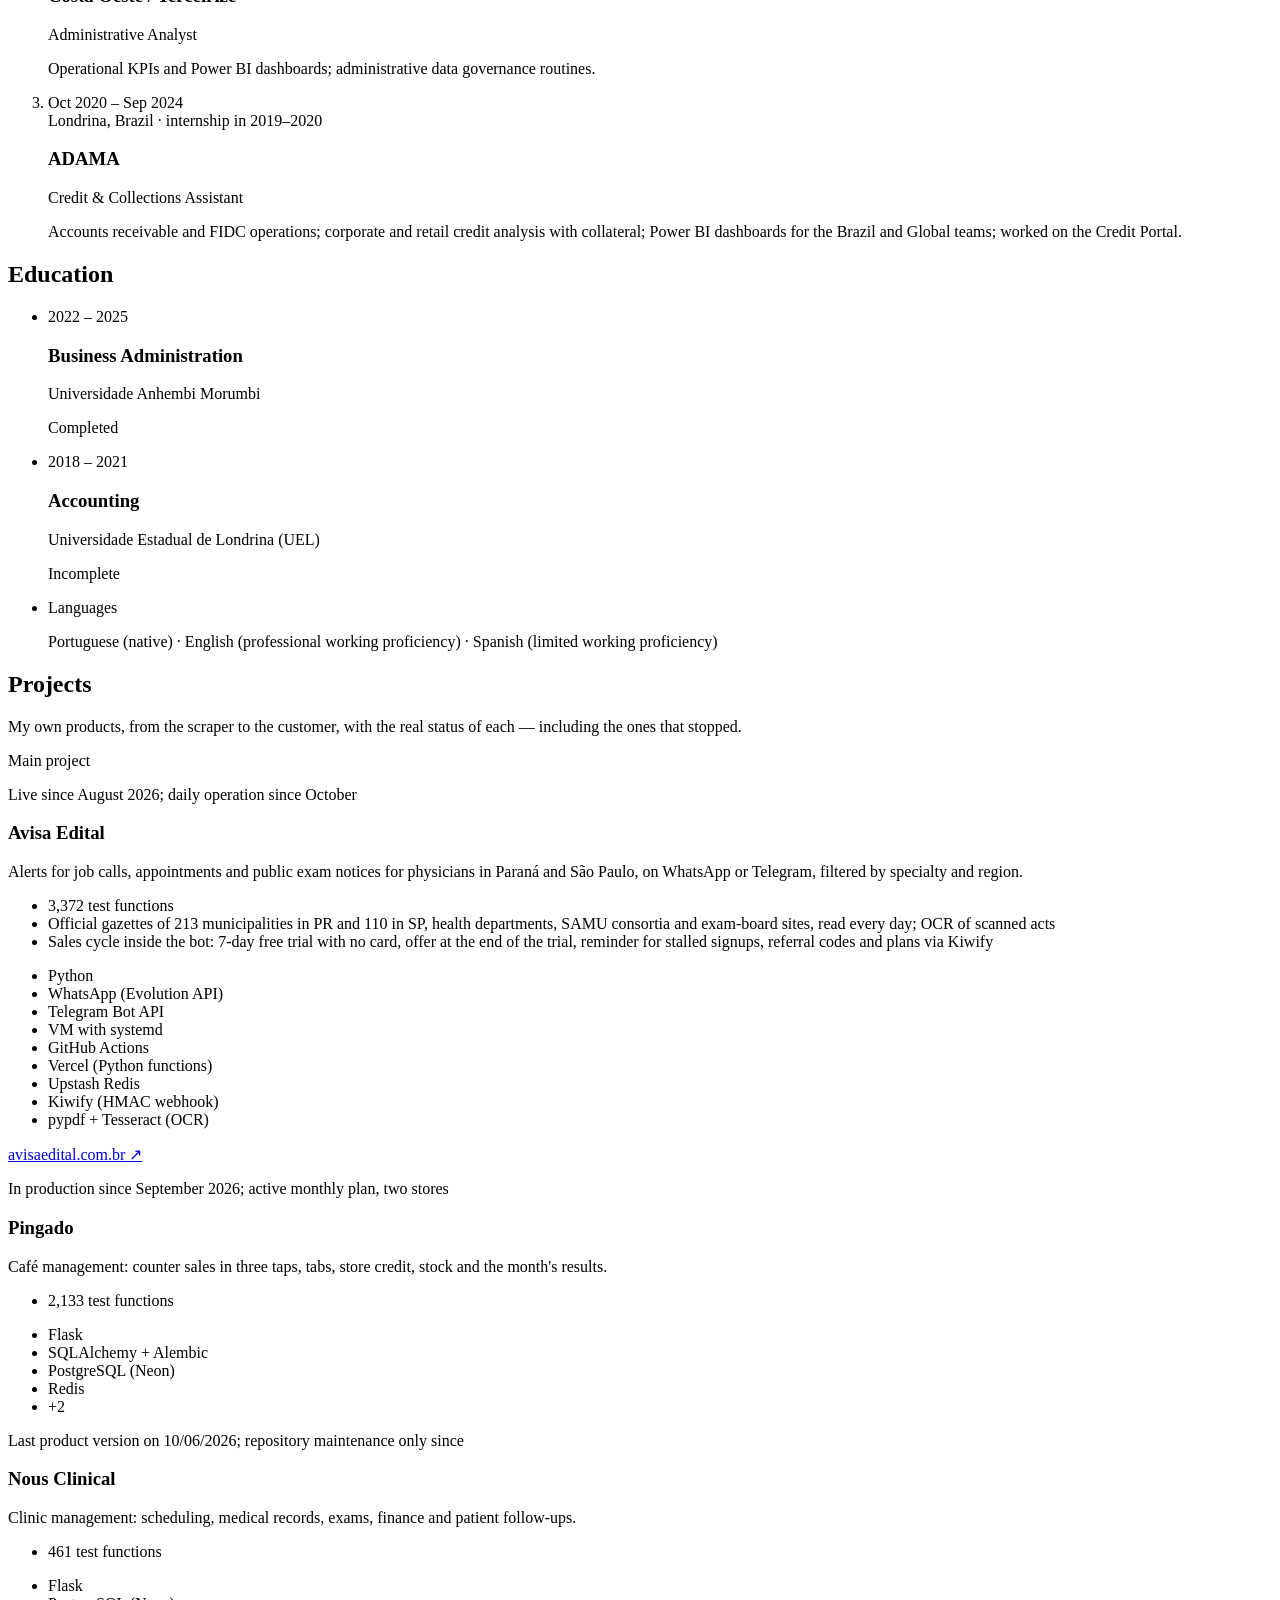
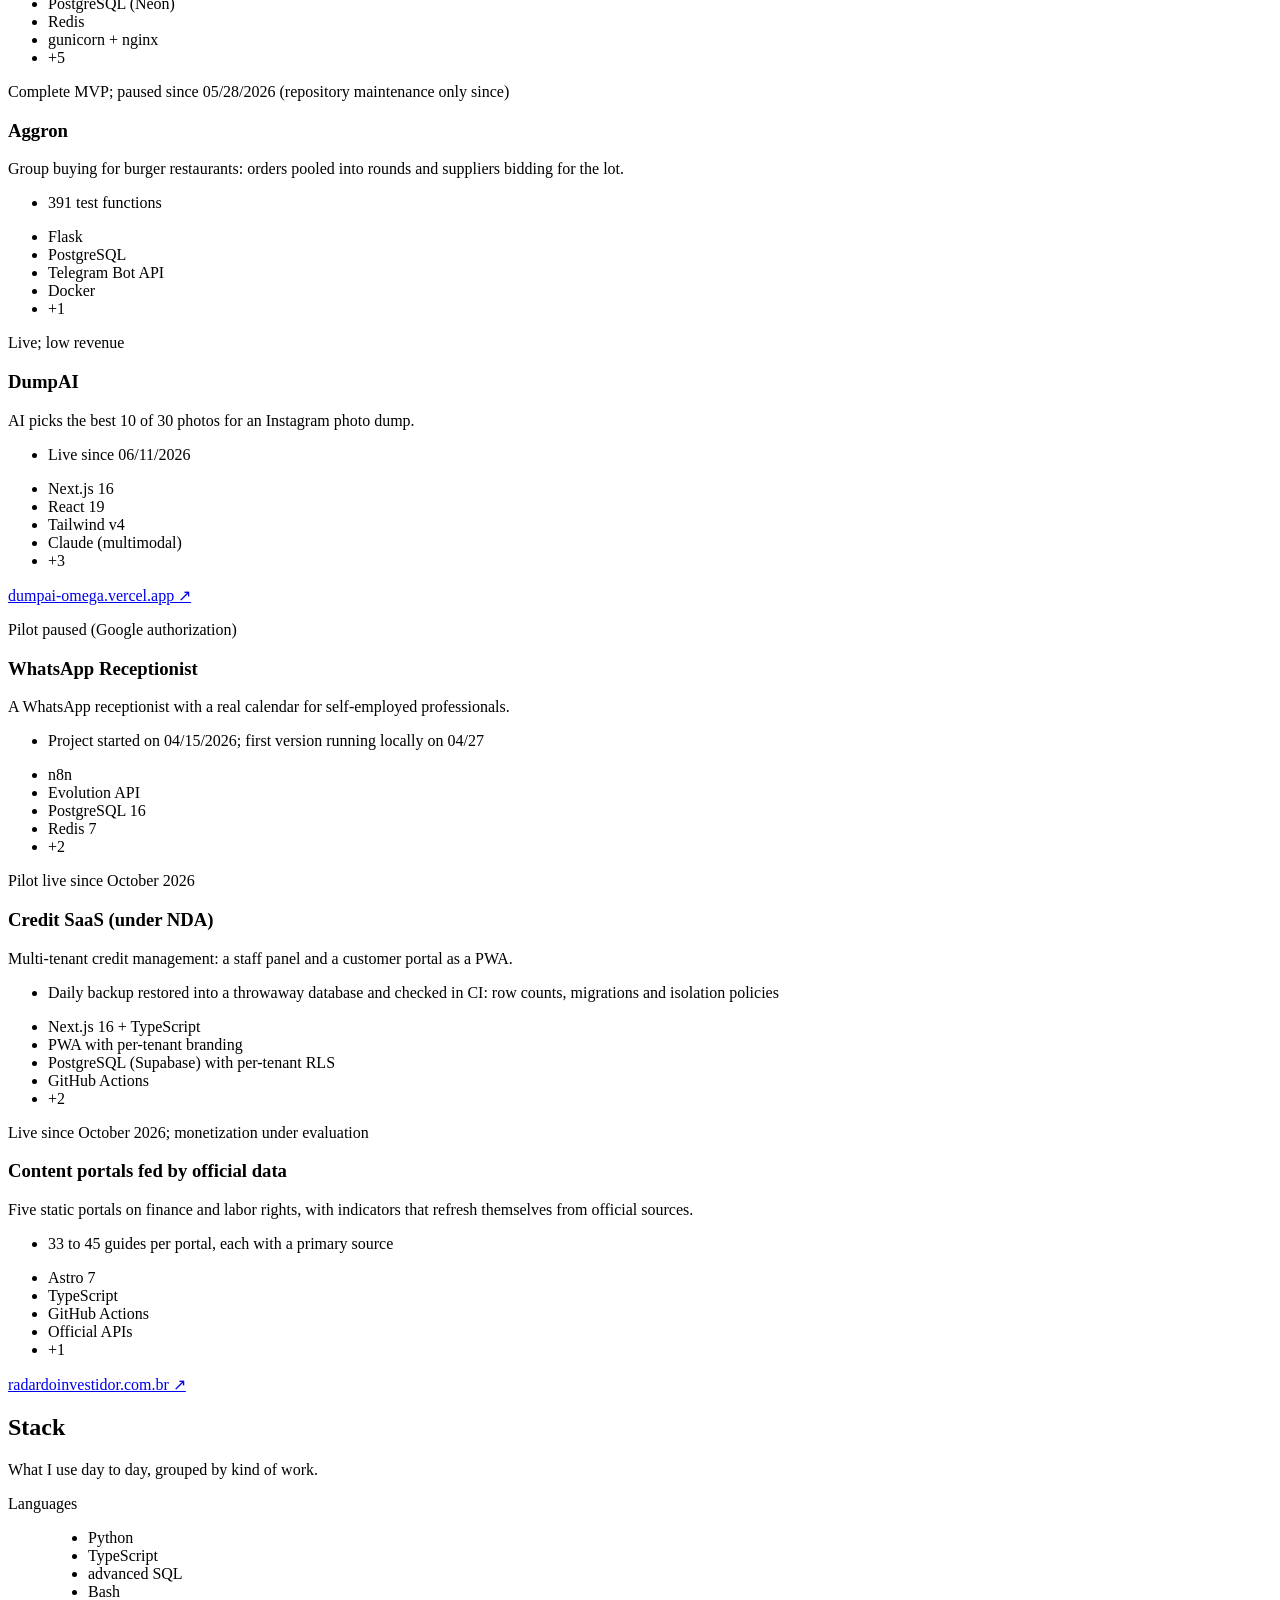
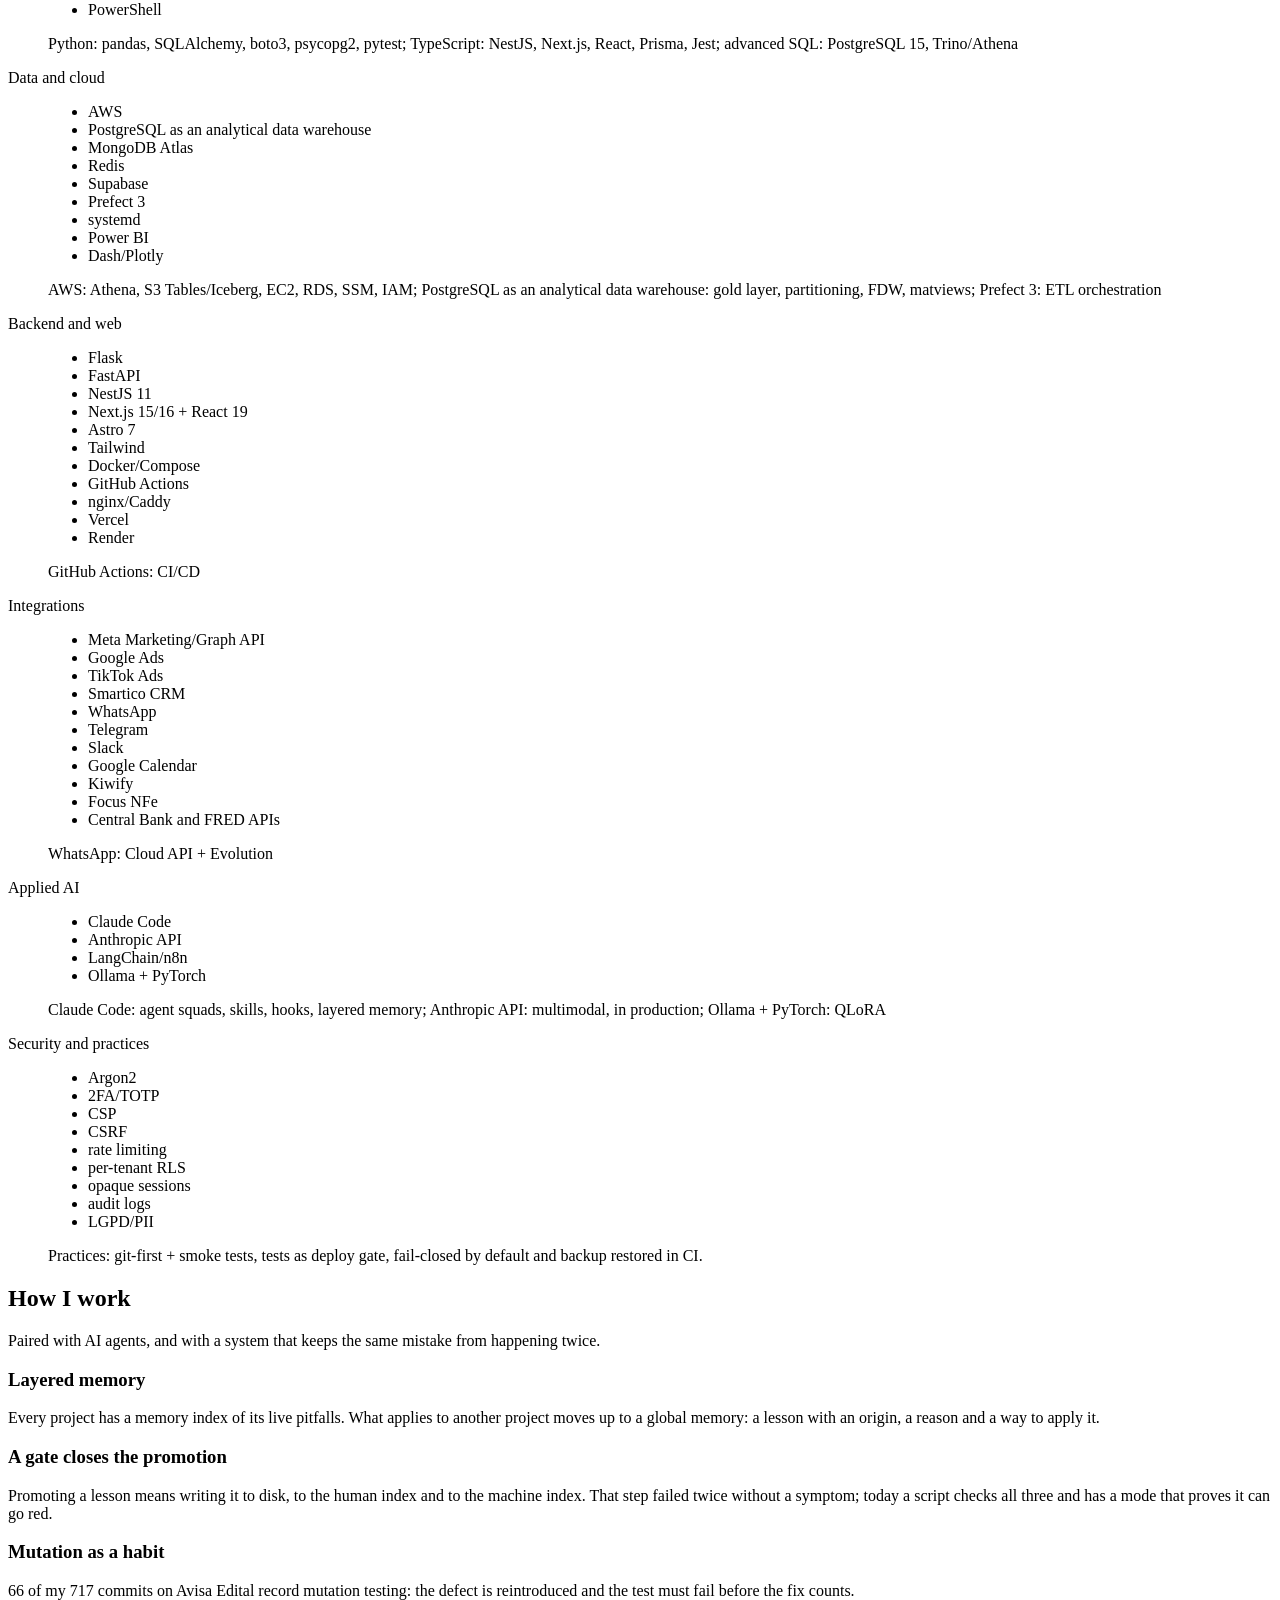
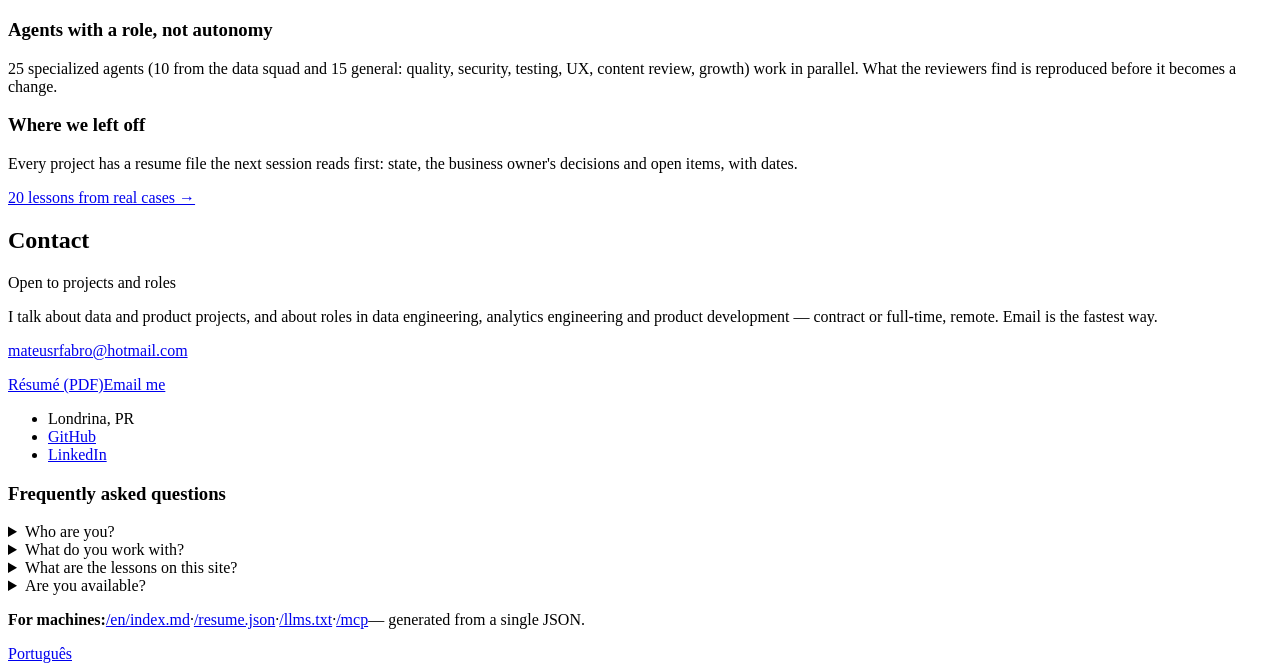
==== commit ba0d4747: "curriculo ATS: secoes padrao, datas MM/AAAA, cargo da vaga no topo, sem tabela, DOCX privado, destaq" ====
--- a/public/en/index.html
+++ b/public/en/index.html
@@ -59,7 +59,7 @@
 
 <section class="secao" id="entrega"><div class="wrap">
   <header class="secao-cab"><h2>What I deliver</h2></header>
-  <div class="pilares"><article class="pilar"><h3>Data</h3><p>Pipelines, data lake migration, anti-fraud and media attribution for operations across countries and currencies. Fail-closed by default: a source that is down becomes a known state, never a false zero.</p><ul class="marcas"><li>Fail-closed multi-tenant linter: exception list cut from 43 to 3</li><li>Critical query from 240 s to 21 s, with equivalence proven by set comparison</li></ul></article><article class="pilar"><h3>Product</h3><p>Data only counts when it becomes something people use: a bot, a SaaS, a dashboard, a printed receipt. I build and run my own products with real customers, tested, with an honest status, even the ones that stopped.</p><ul class="marcas"><li>Pingado: real customer with two stores in production and an active monthly plan</li><li>Avisa Edital: live since August 2026; daily operation since October</li></ul></article><article class="pilar"><h3>AI agents</h3><p>Agents with a role, not autonomy: what a reviewer finds is reproduced before it becomes a change. Every fixed mistake becomes a lesson with an origin and a way to apply it, and a script proves the index forgot none.</p><ul class="marcas"><li>Assembled a squad of 25 Claude Code agents with defined roles (10 from the data squad + 15 general)</li><li>Anthropic API in production in two products (multimodal AI in DumpAI; clinical chatbot in Nous Clinical)</li></ul></article></div>
+  <div class="pilares"><article class="pilar"><h3>Data</h3><p>Pipelines, data lake migration, anti-fraud and media attribution for operations across countries and currencies. Fail-closed by default: a source that is down becomes a known state, never a false zero.</p><ul class="marcas"><li>Fail-closed multi-tenant linter: exception list cut from 43 to 3</li><li>Critical query from 240 s to 21 s, with equivalence proven by set comparison</li></ul></article><article class="pilar"><h3>Product</h3><p>Data only counts when it becomes something people use: a bot, a SaaS, a dashboard, a printed receipt. I build and run my own products with real customers, tested, with an honest status, even the ones that stopped.</p><ul class="marcas"><li>Pingado: real customer with two stores in production and an active monthly plan</li><li>Avisa Edital: live since August 2026; daily operation since October</li></ul></article><article class="pilar"><h3>AI agents</h3><p>Agents with a role, not autonomy: what a reviewer finds is reproduced before it becomes a change. Every fixed mistake becomes a lesson with an origin and a way to apply it, and a script proves the index forgot none.</p><ul class="marcas"><li>Built Claude Code agents and skills for the data team&#x27;s workflow (tenant scope, multi-currency)</li><li>Anthropic API in production in two products (multimodal AI in DumpAI; clinical chatbot in Nous Clinical)</li></ul></article></div>
 </div></section>
 
 <section class="secao" id="experiencia"><div class="wrap">
@@ -166,7 +166,7 @@
 
 <section class="secao" id="stack"><div class="wrap">
   <header class="secao-cab"><h2>Stack</h2><p class="lead">What I use day to day, grouped by kind of work.</p></header>
-  <dl class="stack"><div><dt>Languages</dt><dd><ul class="chips" aria-label="Languages"><li>Python</li><li>TypeScript</li><li>advanced SQL</li><li>Bash</li><li>PowerShell</li></ul><p class="chips-nota">Python: pandas, SQLAlchemy, boto3, psycopg2, pytest; TypeScript: NestJS, Next.js, React, Prisma, Jest; advanced SQL: PostgreSQL 15, Trino/Athena</p></dd></div><div><dt>Data and cloud</dt><dd><ul class="chips" aria-label="Data and cloud"><li>AWS</li><li>PostgreSQL</li><li>MongoDB Atlas</li><li>Redis</li><li>Supabase</li><li>Prefect 3</li><li>systemd</li></ul><p class="chips-nota">AWS: Athena, S3 Tables/Iceberg, EC2, RDS, SSM, IAM; PostgreSQL: partitioning, FDW, matviews</p></dd></div><div><dt>Backend and web</dt><dd><ul class="chips" aria-label="Backend and web"><li>Flask</li><li>FastAPI</li><li>NestJS 11</li><li>Next.js 15/16 + React 19</li><li>Astro 7</li><li>Tailwind</li><li>Docker/Compose</li><li>nginx/Caddy</li><li>Vercel</li><li>Render</li></ul></dd></div><div><dt>Integrations</dt><dd><ul class="chips" aria-label="Integrations"><li>Meta Marketing/Graph API</li><li>Google Ads</li><li>TikTok Ads</li><li>Smartico CRM</li><li>WhatsApp</li><li>Telegram</li><li>Slack</li><li>Google Calendar</li><li>Kiwify</li><li>Focus NFe</li><li>Central Bank and FRED APIs</li></ul><p class="chips-nota">WhatsApp: Cloud API + Evolution</p></dd></div><div><dt>Applied AI</dt><dd><ul class="chips" aria-label="Applied AI"><li>Claude Code</li><li>Anthropic API</li><li>LangChain/n8n</li><li>Ollama + PyTorch</li></ul><p class="chips-nota">Claude Code: agent squads, skills, hooks, layered memory; Anthropic API: multimodal, in production; Ollama + PyTorch: QLoRA</p></dd></div><div><dt>Security and practices</dt><dd><ul class="chips" aria-label="Security and practices"><li>Argon2</li><li>2FA/TOTP</li><li>CSP</li><li>CSRF</li><li>rate limiting</li><li>per-tenant RLS</li><li>opaque sessions</li><li>audit logs</li><li>LGPD/PII</li></ul><p class="chips-nota">Practices: git-first + smoke tests, tests as deploy gate, fail-closed by default and backup restored in CI.</p></dd></div></dl>
+  <dl class="stack"><div><dt>Languages</dt><dd><ul class="chips" aria-label="Languages"><li>Python</li><li>TypeScript</li><li>advanced SQL</li><li>Bash</li><li>PowerShell</li></ul><p class="chips-nota">Python: pandas, SQLAlchemy, boto3, psycopg2, pytest; TypeScript: NestJS, Next.js, React, Prisma, Jest; advanced SQL: PostgreSQL 15, Trino/Athena</p></dd></div><div><dt>Data and cloud</dt><dd><ul class="chips" aria-label="Data and cloud"><li>AWS</li><li>PostgreSQL as an analytical data warehouse</li><li>MongoDB Atlas</li><li>Redis</li><li>Supabase</li><li>Prefect 3</li><li>systemd</li><li>Power BI</li><li>Dash/Plotly</li></ul><p class="chips-nota">AWS: Athena, S3 Tables/Iceberg, EC2, RDS, SSM, IAM; PostgreSQL as an analytical data warehouse: gold layer, partitioning, FDW, matviews; Prefect 3: ETL orchestration</p></dd></div><div><dt>Backend and web</dt><dd><ul class="chips" aria-label="Backend and web"><li>Flask</li><li>FastAPI</li><li>NestJS 11</li><li>Next.js 15/16 + React 19</li><li>Astro 7</li><li>Tailwind</li><li>Docker/Compose</li><li>GitHub Actions</li><li>nginx/Caddy</li><li>Vercel</li><li>Render</li></ul><p class="chips-nota">GitHub Actions: CI/CD</p></dd></div><div><dt>Integrations</dt><dd><ul class="chips" aria-label="Integrations"><li>Meta Marketing/Graph API</li><li>Google Ads</li><li>TikTok Ads</li><li>Smartico CRM</li><li>WhatsApp</li><li>Telegram</li><li>Slack</li><li>Google Calendar</li><li>Kiwify</li><li>Focus NFe</li><li>Central Bank and FRED APIs</li></ul><p class="chips-nota">WhatsApp: Cloud API + Evolution</p></dd></div><div><dt>Applied AI</dt><dd><ul class="chips" aria-label="Applied AI"><li>Claude Code</li><li>Anthropic API</li><li>LangChain/n8n</li><li>Ollama + PyTorch</li></ul><p class="chips-nota">Claude Code: agent squads, skills, hooks, layered memory; Anthropic API: multimodal, in production; Ollama + PyTorch: QLoRA</p></dd></div><div><dt>Security and practices</dt><dd><ul class="chips" aria-label="Security and practices"><li>Argon2</li><li>2FA/TOTP</li><li>CSP</li><li>CSRF</li><li>rate limiting</li><li>per-tenant RLS</li><li>opaque sessions</li><li>audit logs</li><li>LGPD/PII</li></ul><p class="chips-nota">Practices: git-first + smoke tests, tests as deploy gate, fail-closed by default and backup restored in CI.</p></dd></div></dl>
 </div></section>
 
 <section class="secao" id="metodo"><div class="wrap">
